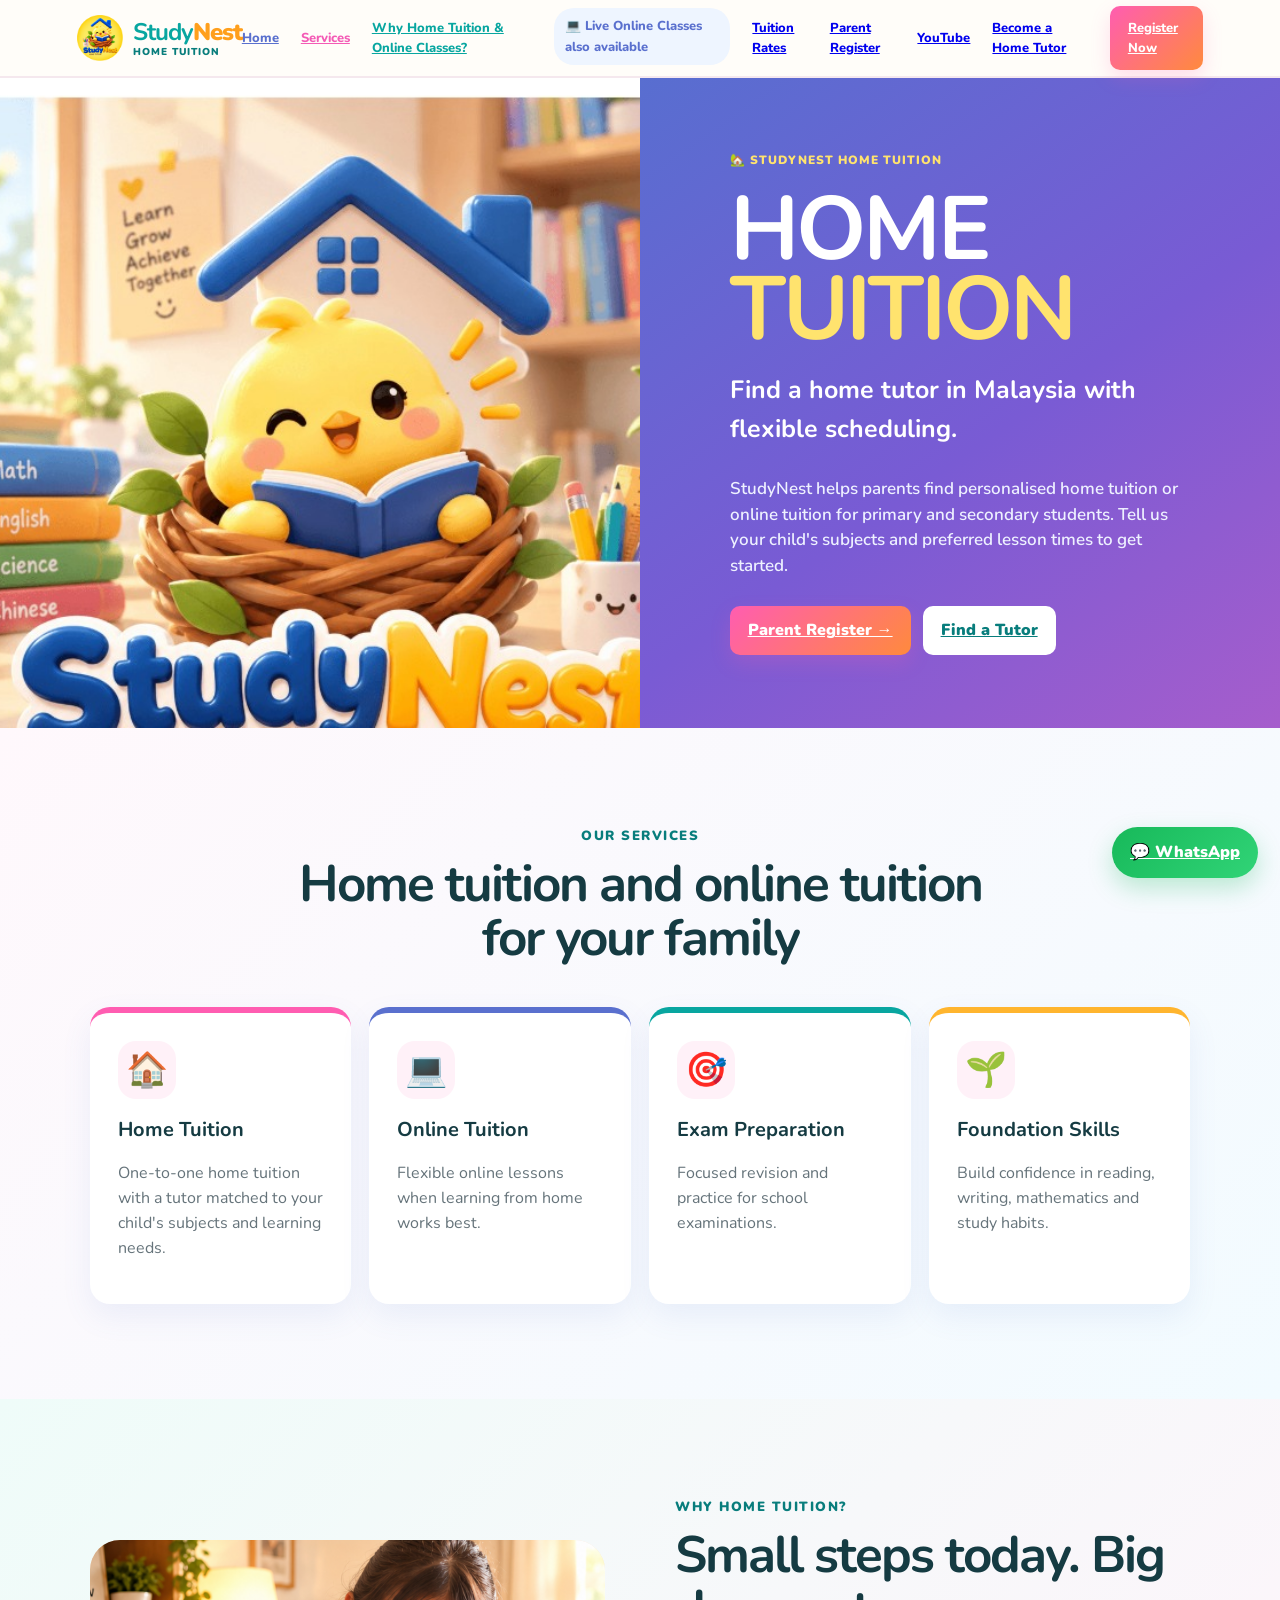
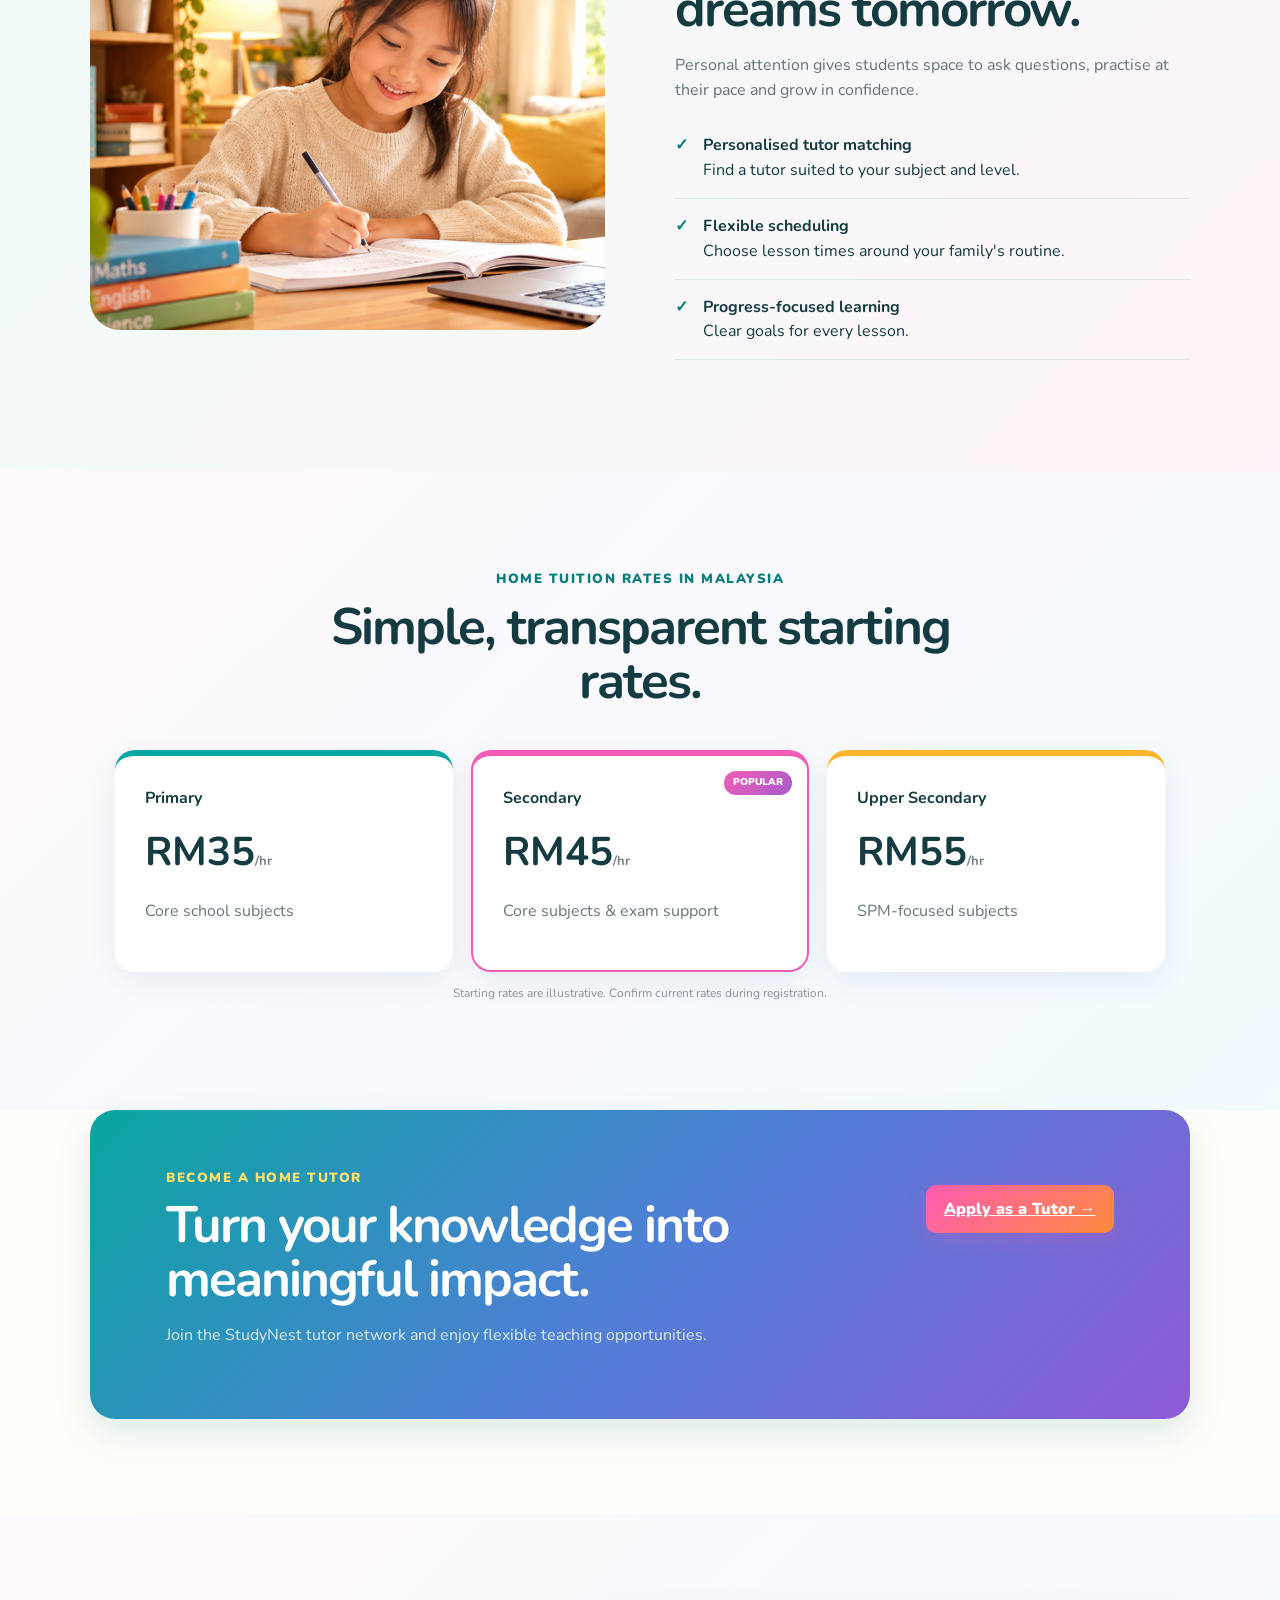
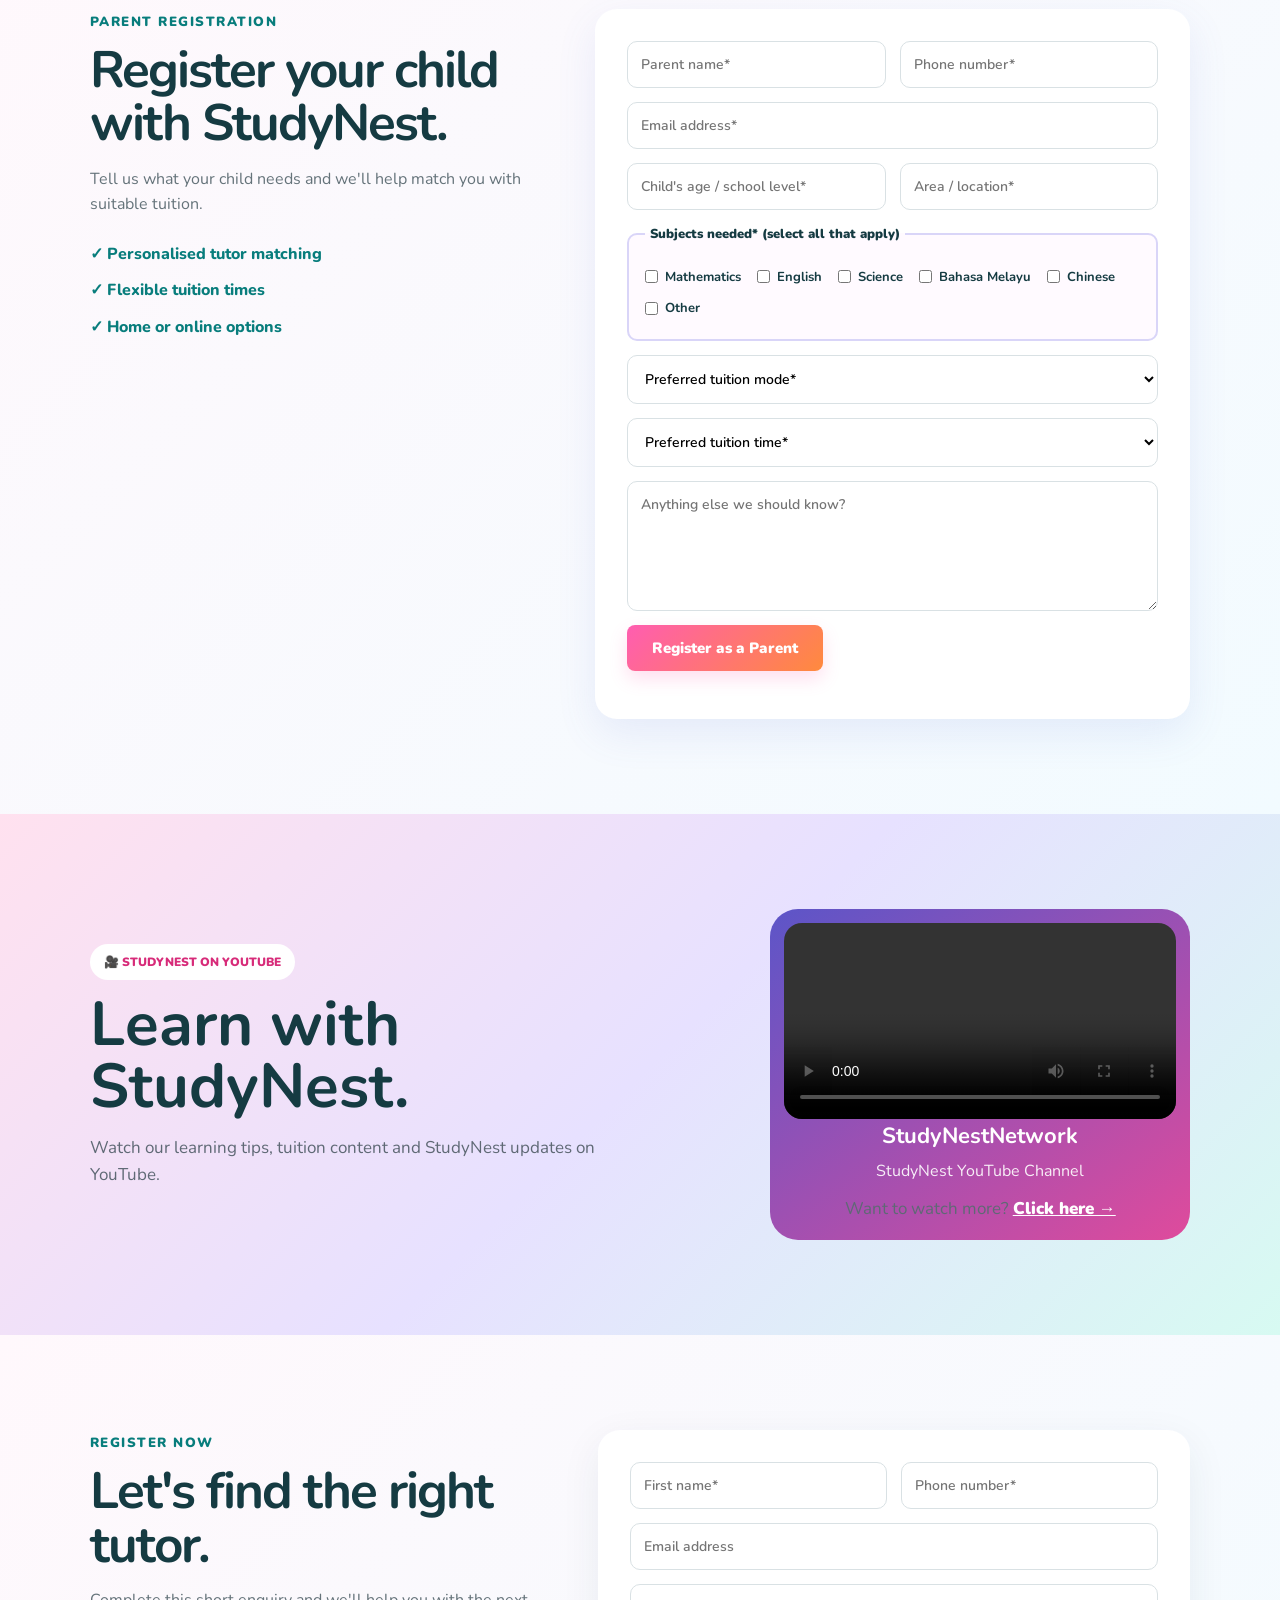
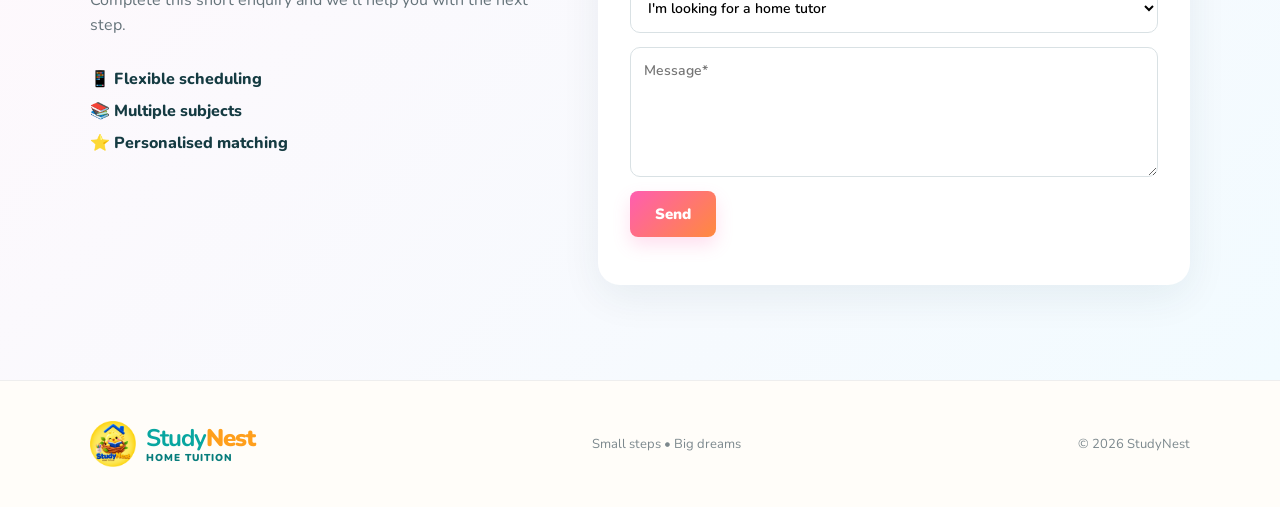
==== index.html @ 2bc78fc0 "Add files via upload" ====
<!DOCTYPE html>
<html lang="en-MY">
<head>
<meta charset="UTF-8">
<meta name="viewport" content="width=device-width,initial-scale=1">
<title>Home Tuition &amp; Online Tuition in Malaysia | StudyNest</title>
<meta name="description" content="Find a home tutor with StudyNest. Explore personalised home tuition, online tuition and exam preparation for primary and secondary students in Malaysia. Register as a parent or tutor.">
<link rel="canonical" href="https://studynest.cc/">
<link rel="icon" type="image/png" href="./favicon.png">
<link rel="preconnect" href="https://fonts.googleapis.com">
<link rel="preconnect" href="https://fonts.gstatic.com" crossorigin>
<link href="https://fonts.googleapis.com/css2?family=Nunito:wght@400;600;700;800;900&display=swap" rel="stylesheet">
<link rel="stylesheet" href="./styles.css">
</head>
<body>
<header>
  <a class="logo" href="#home"><img class="brand-mark" src="./favicon.png" alt=""><span class="brand-words"><span class="brand-name"><b>Study</b><span>Nest</span></span><small>Home Tuition</small></span></a>
  <button class="menu" aria-label="Menu">☰</button>
  <nav>
    <a href="#home">Home</a><a href="#services">Services</a><a href="#why">Why Home Tuition &amp; Online Classes?</a><p class="service-note">💻 Live Online Classes also available</p>
    <a href="#rates">Tuition Rates</a><a href="#parent-register">Parent Register</a><a href="#youtube">YouTube</a><a href="#tutor">Become a Home Tutor</a><a class="register" href="#contact">Register Now</a>
  </nav>
</header>

<main>
<section id="home" class="hero">
  <div class="hero-image"><img src="./studynest-hero.jpg" alt="StudyNest learning scene"></div>
  <div class="hero-content">
    <div class="badge">🏡 STUDYNEST HOME TUITION</div>
    <h1>HOME <span>TUITION</span></h1>
    <p>Find a home tutor in Malaysia with flexible scheduling.</p>
    <p class="sub">StudyNest helps parents find personalised home tuition or online tuition for primary and secondary students. Tell us your child's subjects and preferred lesson times to get started.</p>
    <div class="hero-buttons"><a class="cta" href="#parent-register">Parent Register →</a><a class="secondary-cta" href="#contact">Find a Tutor</a></div>
  </div>
</section>

<section id="services" class="section">
  <div class="heading"><small>OUR SERVICES</small><h2>Home tuition and online tuition for your family</h2></div>
  <div class="grid">
    <article><i>🏠</i><h3>Home Tuition</h3><p>One-to-one home tuition with a tutor matched to your child's subjects and learning needs.</p></article>
    <article><i>💻</i><h3>Online Tuition</h3><p>Flexible online lessons when learning from home works best.</p></article>
    <article><i>🎯</i><h3>Exam Preparation</h3><p>Focused revision and practice for school examinations.</p></article>
    <article><i>🌱</i><h3>Foundation Skills</h3><p>Build confidence in reading, writing, mathematics and study habits.</p></article>
  </div>
</section>

<section id="why" class="section why">
  <div class="why-art why-photo"><img src="./study-subjects.png" alt="Student studying at home with Maths, English and Science books"></div>
  <div><small>WHY HOME TUITION?</small><h2>Small steps today. Big dreams tomorrow.</h2>
  <p>Personal attention gives students space to ask questions, practise at their pace and grow in confidence.</p>
  <ul><li><b>Personalised tutor matching</b><br>Find a tutor suited to your subject and level.</li>
  <li><b>Flexible scheduling</b><br>Choose lesson times around your family's routine.</li>
  <li><b>Progress-focused learning</b><br>Clear goals for every lesson.</li></ul></div>
</section>

<section id="rates" class="section rates">
  <div class="heading"><small>HOME TUITION RATES IN MALAYSIA</small><h2>Simple, transparent starting rates.</h2></div>
  <div class="prices">
    <div><b>Primary</b><strong>RM35<em>/hr</em></strong><p>Core school subjects</p></div>
    <div class="featured"><label>POPULAR</label><b>Secondary</b><strong>RM45<em>/hr</em></strong><p>Core subjects &amp; exam support</p></div>
    <div><b>Upper Secondary</b><strong>RM55<em>/hr</em></strong><p>SPM-focused subjects</p></div>
  </div>
  <p class="note">Starting rates are illustrative. Confirm current rates during registration.</p>
</section>

<section id="tutor" class="tutor">
  <div><small>BECOME A HOME TUTOR</small><h2>Turn your knowledge into meaningful impact.</h2><p>Join the StudyNest tutor network and enjoy flexible teaching opportunities.</p></div>
  <a class="cta" href="#contact">Apply as a Tutor →</a>
</section>

<section id="parent-register" class="parent-register section">
  <div class="parent-intro">
    <small>PARENT REGISTRATION</small>
    <h2>Register your child with StudyNest.</h2>
    <p>Tell us what your child needs and we'll help match you with suitable tuition.</p>
    <div class="parent-benefits">
      <div>✓ Personalised tutor matching</div>
      <div>✓ Flexible tuition times</div>
      <div>✓ Home or online options</div>
    </div>
  </div>
  <form id="parentForm">
    <div class="row">
      <input required name="parentName" placeholder="Parent name*">
      <input required name="phone" placeholder="Phone number*">
    </div>
    <input required name="email" type="email" placeholder="Email address*">
    <div class="row">
      <input required name="childLevel" placeholder="Child's age / school level*">
      <input required name="location" placeholder="Area / location*">
    </div>
    <fieldset class="subjects">
      <legend>Subjects needed* (select all that apply)</legend>
      <label><input type="checkbox" name="subjects" value="Mathematics"> Mathematics</label>
      <label><input type="checkbox" name="subjects" value="English"> English</label>
      <label><input type="checkbox" name="subjects" value="Science"> Science</label>
      <label><input type="checkbox" name="subjects" value="Bahasa Melayu"> Bahasa Melayu</label>
      <label><input type="checkbox" name="subjects" value="Chinese"> Chinese</label>
      <label><input type="checkbox" name="subjects" value="Other"> Other</label>
    </fieldset>
    <select required name="classMode">
      <option value="">Preferred tuition mode*</option>
      <option>Home Tuition</option>
      <option>Online Class</option>
      <option>Either Home Tuition or Online Class</option>
    </select>
    <select required name="time">
      <option value="">Preferred tuition time*</option>
      <option>Weekday morning</option>
      <option>Weekday afternoon</option>
      <option>Weekday evening</option>
      <option>Weekend</option>
      <option>Flexible</option>
    </select>
    <textarea name="message" placeholder="Anything else we should know?"></textarea>
    <button class="send" type="submit">Register as a Parent</button>
    <p id="parentStatus"></p>
  </form>
</section>

<section id="youtube" class="youtube-section section">
  <div class="youtube-copy">
    <span class="youtube-kicker">🎥 STUDYNEST ON YOUTUBE</span>
    <h2>Learn with StudyNest.</h2>
    <p>Watch our learning tips, tuition content and StudyNest updates on YouTube.</p>
  </div>
  <div class="youtube-card">
    <div style="width:100%;padding:14px 14px 0;">
      <video controls playsinline preload="metadata" style="width:100%;border-radius:18px;display:block;">
        <source src="./Squishy%20squad_1%20short.mp4" type="video/mp4">
        Your browser does not support video playback.
      </video>
    </div>
    <strong>StudyNestNetwork</strong>
    <span>StudyNest YouTube Channel</span>
    <p style="margin:12px 0 18px;text-align:center;">
      Want to watch more?
      <a href="https://www.youtube.com/@StudyNest-CC" target="_blank" rel="noopener" style="color:#fff;text-decoration:underline;font-weight:900;">Click here →</a>
    </p>
  </div>
</section>

<section id="contact" class="contact section">
  <div><small>REGISTER NOW</small><h2>Let's find the right tutor.</h2><p>Complete this short enquiry and we'll help you with the next step.</p><div class="contact-info">📱 Flexible scheduling<br>📚 Multiple subjects<br>⭐ Personalised matching</div></div>
  <form id="form">
    <div class="row"><input required name="name" placeholder="First name*"><input required name="phone" placeholder="Phone number*"></div>
    <input name="email" type="email" placeholder="Email address">
    <select name="interest"><option>I'm looking for a home tutor</option><option>I'm interested in online tuition</option><option>I want to become a tutor</option></select>
    <textarea name="message" required placeholder="Message*"></textarea>
    <button class="send" type="submit">Send</button><p id="status"></p>
  </form>
</section>
<a class="whatsapp-button" href="#" onclick="openStudyNestWhatsApp(event)" aria-label="Chat with StudyNest on WhatsApp">💬 WhatsApp</a>
</main>

<footer><a class="logo" href="#home"><img class="brand-mark" src="./favicon.png" alt=""><span class="brand-words"><span class="brand-name"><b>Study</b><span>Nest</span></span><small>Home Tuition</small></span></a><p>Small steps • Big dreams</p><p>© <span id="year">2026</span> StudyNest</p></footer>

<script>
document.querySelector('.menu').onclick=()=>document.querySelector('nav').classList.toggle('open');
document.querySelectorAll('nav a').forEach(a=>a.onclick=()=>document.querySelector('nav').classList.remove('open'));
document.getElementById('year').textContent=new Date().getFullYear();
document.getElementById('form').onsubmit=e=>{e.preventDefault();document.getElementById('status').textContent='Thank you! Your enquiry has been recorded on this demo page.';e.target.reset()}
document.getElementById('parentForm').onsubmit=e=>{
  e.preventDefault();
  const selected=[...document.querySelectorAll('#parentForm input[name="subjects"]:checked')];
  if(!selected.length){document.getElementById('parentStatus').textContent='Please select at least one subject.';return;}
  document.getElementById('parentStatus').textContent='Thank you! Your parent registration is ready. Connect this form to email/WhatsApp before using it for real registrations.';
  e.target.reset();
};
function shareStudyNest(){
  const url='https://www.youtube.com/@StudyNest121';
  if(navigator.share){
    navigator.share({title:'StudyNest on YouTube',text:'Watch StudyNest learning content on YouTube.',url:url}).catch(()=>{});
  }else if(navigator.clipboard){
    navigator.clipboard.writeText(url).then(()=>{
      const s=document.getElementById('shareStatus');
      if(s) s.textContent='YouTube link copied — share it with your friends!';
    });
  }else{
    const s=document.getElementById('shareStatus');
    if(s) s.textContent=url;
  }
}
function openStudyNestWhatsApp(e){
  e.preventDefault();
  const choice = prompt("How can we help you?\n\n1 = Home Tuition\n2 = Online Class\n3 = Subjects & Fees\n4 = Become a Tutor\n\nPlease enter 1, 2, 3 or 4:");
  const messages = {
    "1":"Hi StudyNestNetwork, I would like to ask about Home Tuition.",
    "2":"Hi StudyNestNetwork, I would like to ask about Online Class.",
    "3":"Hi StudyNestNetwork, I would like to ask about Subjects & Fees.",
    "4":"Hi StudyNestNetwork, I would like to ask about becoming a Tutor."
  };
  if(messages[choice]){
    window.open("https://wa.me/60162818368?text="+encodeURIComponent(messages[choice]), "_blank");
  }
}
</script>
</body>
</html>
---- styles.css ----
*{box-sizing:border-box}html{scroll-behavior:smooth}body{margin:0;font-family:Nunito,Arial,sans-serif;color:#153b42;background:#fff;line-height:1.55}header{height:78px;padding:0 6vw;display:flex;align-items:center;justify-content:space-between;border-bottom:1px solid #eee;position:sticky;top:0;background:#fff;z-index:10}.logo{font-size:26px;font-weight:900;letter-spacing:-1px}.logo b{color:#087d7c}.logo span{color:#f2ad17}nav{display:flex;gap:22px;align-items:center;font-weight:800;font-size:13px}nav a:hover{color:#087d7c}.register,.cta{background:#f45bb6;color:#fff!important;padding:12px 18px;border-radius:10px}.menu{display:none;border:0;background:none;font-size:25px}.hero{min-height:650px;display:grid;grid-template-columns:1fr 1fr;background:#f7d2e8}.hero-image{overflow:hidden}.hero-image img{width:100%;height:100%;object-fit:cover}.hero-content{padding:70px 7vw;display:flex;flex-direction:column;justify-content:center;background:#5a70ce;color:white}.badge{font-size:12px;font-weight:900;letter-spacing:1px;margin-bottom:20px}.hero h1{font-size:clamp(52px,7vw,92px);line-height:.9;margin:0;letter-spacing:-3px}.hero h1 span{color:#ffe06a}.hero-content>p{font-size:25px;font-weight:700;margin:20px 0 8px}.hero-content .sub{font-size:17px;line-height:1.5;font-weight:600;max-width:580px;color:#eef1ff}.cta{display:inline-flex;align-self:flex-start;margin-top:20px;font-weight:900}.section{padding:95px 7vw}.heading{text-align:center;max-width:750px;margin:auto  auto 42px}.heading small,.section small,.tutor small{font-weight:900;letter-spacing:1.5px;color:#087d7c}.heading h2,.why h2,.contact h2,.tutor h2{font-size:clamp(34px,4vw,54px);line-height:1.05;letter-spacing:-2px;margin:10px 0}.grid{display:grid;grid-template-columns:repeat(4,1fr);gap:18px;max-width:1200px;margin:auto}.grid article{padding:28px;border:1px solid #e6ecee;border-radius:20px;box-shadow:0 10px 30px #153b4210}.grid i{font-size:34px;font-style:normal}.grid h3{font-size:20px;margin:15px 0 5px}.grid p,.why p,.contact p{color:#65737a}.why{display:grid;grid-template-columns:1fr 1fr;gap:70px;align-items:center;background:#f6faf9}.why-art{height:390px;position:relative;background:#dff2ef;border-radius:30px;overflow:hidden}.circle{position:absolute;right:65px;top:50px;font-size:110px}.book{position:absolute;left:55px;width:230px;padding:12px 18px;border-radius:7px;color:white;font-weight:900}.b1{bottom:120px;background:#5a70ce}.b2{bottom:75px;background:#f45bb6}.b3{bottom:30px;background:#67a955}.why ul{list-style:none;padding:0}.why li{padding:15px 0 15px 28px;border-bottom:1px solid #dbe6e4;position:relative}.why li:before{content:'✓';position:absolute;left:0;color:#087d7c;font-weight:900}.prices{display:grid;grid-template-columns:repeat(3,1fr);gap:18px;max-width:1050px;margin:auto}.prices>div{border:1px solid #e0e8e8;border-radius:20px;padding:30px;background:white;position:relative}.prices .featured{border:2px solid #f45bb6}.prices label{position:absolute;right:15px;top:15px;background:#f45bb6;color:white;border-radius:20px;padding:4px 9px;font-size:10px;font-weight:900}.prices b{display:block}.prices strong{display:block;font-size:40px;margin:10px 0}.prices em{font-size:13px;font-style:normal;color:#758087}.prices p{color:#68767c}.note{text-align:center;color:#899499;font-size:12px}.tutor{margin:0 7vw 95px;border-radius:25px;padding:55px 6vw;background:#087d7c;color:white;display:flex;align-items:center;justify-content:space-between;gap:30px}.tutor small{color:#ffe06a}.tutor h2{max-width:700px}.tutor p{color:#dceceb}.contact{background:#f7f8fb;display:grid;grid-template-columns:.85fr 1.15fr;gap:70px}.contact-info{margin-top:25px;line-height:2;font-weight:800}form{background:#fff;border-radius:22px;padding:32px;box-shadow:0 12px 40px #153b4212}input,select,textarea{display:block;width:100%;margin-bottom:14px;border:1px solid #d9e1e4;border-radius:10px;padding:13px;font:600 14px Nunito;background:white}textarea{min-height:130px;resize:vertical}.row{display:grid;grid-template-columns:1fr 1fr;gap:14px}.send{border:0;background:#f45bb6;color:white;padding:13px 25px;font:900 15px Nunito;cursor:pointer;border-radius:8px}#status{font-weight:800;color:#087d7c}footer{padding:40px 7vw;border-top:1px solid #eee;display:flex;gap:35px;align-items:center;justify-content:space-between}footer p{color:#7c888d;font-size:13px}@media(max-width:900px){nav{gap:10px}.grid{grid-template-columns:1fr 1fr}.hero{grid-template-columns:1fr}.hero-image{height:420px}.why,.contact{grid-template-columns:1fr}.prices{grid-template-columns:1fr}.tutor{margin-left:0;margin-right:0;border-radius:0}footer{flex-wrap:wrap}}@media(max-width:700px){header{height:68px}.menu{display:block}nav{display:none;position:absolute;top:68px;left:0;right:0;background:white;padding:15px 6vw;flex-direction:column;align-items:stretch;box-shadow:0 15px 30px #0001}nav.open{display:flex}.hero-content{padding:55px 7vw}.hero-image{height:330px}.grid{grid-template-columns:1fr}.section{padding:70px 7vw}.row{grid-template-columns:1fr}.tutor{padding:45px 7vw;display:block}.tutor .cta{margin-top:10px}footer{display:block}footer>*{margin:10px 0}}

.hero-buttons{display:flex;gap:12px;flex-wrap:wrap;align-items:center}
.secondary-cta{display:inline-flex;align-self:flex-start;margin-top:20px;background:#fff;color:#087d7c!important;padding:12px 18px;border-radius:10px;font-weight:900}
.parent-register{background:#eef8f6;display:grid;grid-template-columns:.85fr 1.15fr;gap:65px;align-items:start}
.parent-register h2{font-size:clamp(34px,4vw,54px);line-height:1.05;letter-spacing:-2px;margin:10px 0 14px}
.parent-register .parent-intro>p{color:#65737a}
.parent-benefits{display:grid;gap:12px;margin-top:25px;font-weight:800;color:#087d7c}
.parent-register form{margin:0}
.parent-register #parentStatus{font-weight:800;color:#087d7c}
.subjects{border:1px solid #d9e1e4;border-radius:10px;padding:16px;margin:0 0 14px;background:#fff}
.subjects legend{font-weight:900;font-size:13px;padding:0 5px}
.subjects label{display:inline-flex;align-items:center;gap:7px;margin:7px 12px 3px 0;font-weight:700;font-size:13px}
.subjects input{width:auto;margin:0}
.whatsapp-button{position:fixed;right:22px;bottom:22px;z-index:30;background:#20b95a;color:#fff!important;padding:13px 18px;border-radius:30px;font-weight:900;box-shadow:0 10px 25px rgba(0,0,0,.18)}
@media(max-width:900px){.parent-register{grid-template-columns:1fr;gap:35px}}
@media(max-width:700px){.hero-buttons{flex-direction:column;align-items:flex-start}.whatsapp-button{right:14px;bottom:14px}}

/* StudyNest colourful refresh */
body{background:#fffdf9}
header{background:#fffdf9;border-bottom:2px solid #f5e8ee}
.logo b{color:#08a6a0}.logo span{color:#ff9f1c}
nav a{transition:.2s}
nav a:nth-child(1){color:#5a70ce}nav a:nth-child(2){color:#f45bb6}nav a:nth-child(3){color:#08a6a0}
.register,.cta{background:linear-gradient(135deg,#ff5db1,#ff8a3d);box-shadow:0 8px 20px #ff5db133}
.hero{background:linear-gradient(135deg,#ffd7eb 0%,#e1ddff 50%,#d5f8f0 100%)}
.hero-content{background:linear-gradient(145deg,#586ed0,#795bd4 55%,#a65dcc)}
.hero h1 span{color:#ffe36e}
.badge{color:#ffe36e}
.section:nth-of-type(even){background:linear-gradient(135deg,#fff8fc,#f2fbff)}
.grid article{background:#fff;border:0;box-shadow:0 12px 30px #5a70ce18;transition:transform .2s,box-shadow .2s}
.grid article:hover{transform:translateY(-6px);box-shadow:0 18px 35px #f45bb633}
.grid article:nth-child(1){border-top:6px solid #ff5db1}.grid article:nth-child(2){border-top:6px solid #5a70ce}.grid article:nth-child(3){border-top:6px solid #08a6a0}.grid article:nth-child(4){border-top:6px solid #ffb52e}
.grid i{display:inline-flex;width:58px;height:58px;align-items:center;justify-content:center;border-radius:18px;background:#fff1f8}
.why{background:linear-gradient(135deg,#effcf9,#fff4fb)}
.why-art{background:linear-gradient(145deg,#d8f7f0,#e8ddff,#ffdceb)}
.b1{background:#5a70ce}.b2{background:#f45bb6}.b3{background:#08a6a0}
.prices>div{border:0;box-shadow:0 10px 30px #153b4212}
.prices>div:nth-child(1){border-top:6px solid #08a6a0}.prices>div:nth-child(2){border-top:6px solid #f45bb6}.prices>div:nth-child(3){border-top:6px solid #ffb52e}
.prices .featured{border-left:2px solid #f45bb6;border-right:2px solid #f45bb6}
.prices label{background:linear-gradient(135deg,#f45bb6,#a65dcc)}
.tutor{background:linear-gradient(135deg,#08a6a0,#4f7fd6,#8d5bd6);box-shadow:0 15px 35px #087d7c22}
.contact{background:linear-gradient(135deg,#f5fbff,#fff5fa)}
.parent-register{background:linear-gradient(135deg,#fff0f8,#eef5ff,#eafff8)}
.parent-register form{box-shadow:0 15px 40px #5a70ce1c}
.subjects{border:2px solid #d9d5f8;background:#fffaff}
.send{background:linear-gradient(135deg,#ff5db1,#ff8a3d);box-shadow:0 8px 18px #ff5db133}
.whatsapp-button{background:linear-gradient(135deg,#17b95a,#31d477);box-shadow:0 10px 25px #17b95a44}
footer{background:#fffdf9}
.logo{display:inline-flex;align-items:center;gap:10px;text-decoration:none;white-space:nowrap;line-height:1}
.brand-mark{width:46px;height:46px;object-fit:contain;flex:none}
.brand-words{display:flex;flex-direction:column;gap:3px}
.brand-name{display:block;font-size:24px;font-weight:900}
.brand-words small{font-size:10px;font-weight:900;letter-spacing:1px;color:#087d7c;text-transform:uppercase}
.why-photo{background:#f9e9d7}
.why-photo img{width:100%;height:100%;object-fit:cover;object-position:center 76%;display:block;transform:scale(1.45)}
@media(max-width:700px){.brand-mark{width:38px;height:38px}.brand-name{font-size:21px}.brand-words small{font-size:9px}.why-art{height:330px}}

.youtube-section{background:linear-gradient(135deg,#ffe1ef,#e7e1ff,#d7faf2);display:grid;grid-template-columns:1.2fr .8fr;gap:50px;align-items:center}
.youtube-kicker{display:inline-block;background:#fff;border-radius:30px;padding:9px 14px;font-size:12px;font-weight:900;color:#d72b79}
.youtube-section h2{font-size:clamp(38px,5vw,62px);line-height:1;margin:14px 0}
.youtube-section p{color:#5f6975;max-width:520px;font-size:17px}
.youtube-button{display:inline-flex;margin-top:16px;padding:14px 20px;border-radius:12px;background:linear-gradient(135deg,#ff3d78,#ff5a3d);color:#fff!important;font-weight:900}
.youtube-card{min-height:240px;border-radius:28px;background:linear-gradient(145deg,#5c55c8,#df4b9c);display:flex;flex-direction:column;align-items:center;justify-content:center;color:#fff}
.youtube-icon{width:76px;height:54px;border-radius:17px;background:#fff;color:#ef3e58;display:flex;align-items:center;justify-content:center;font-size:28px;margin-bottom:18px}
.youtube-card strong{font-size:22px}.youtube-card span{margin-top:6px;opacity:.9}
@media(max-width:900px){.youtube-section{grid-template-columns:1fr;gap:30px}}

.service-note{display:inline-block;margin-top:10px;padding:8px 11px;border-radius:20px;background:#eef5ff;color:#5a70ce;font-weight:800;font-size:13px}

.youtube-support{margin-top:28px;padding-top:24px;border-top:1px solid #ffffff66}
.youtube-support h3{margin:0 0 7px;font-size:22px}.youtube-support p{font-size:14px;margin:0 0 14px}
.youtube-actions{display:flex;gap:10px;flex-wrap:wrap}
.youtube-actions a,.youtube-actions button{border:0;text-decoration:none!important;padding:11px 14px;border-radius:10px;font-weight:900;font:inherit;cursor:pointer}
.share-video{background:#fff;color:#5c55c8}.subscribe-video{background:#ff416c;color:#fff!important}.support-video{background:#ffd75a;color:#4a3b00!important}
.share-status{margin-top:10px!important;font-weight:800!important}
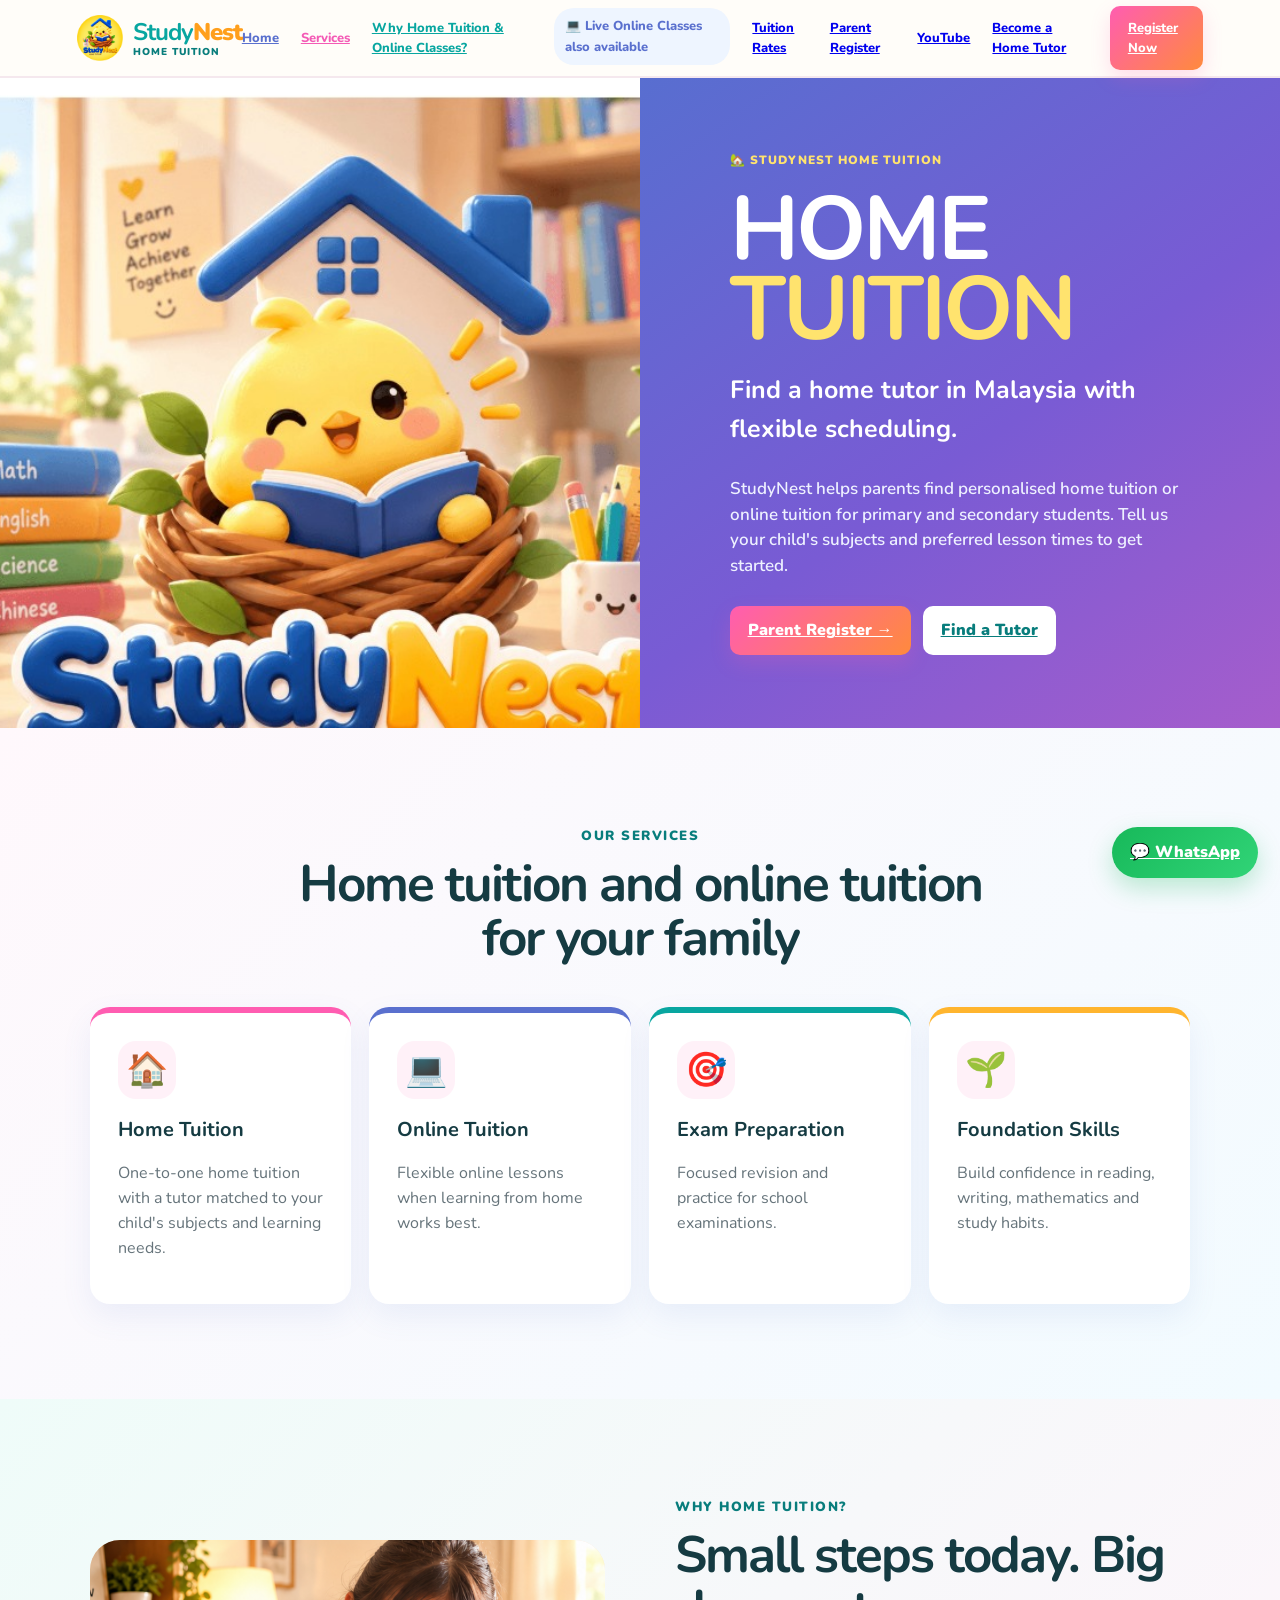
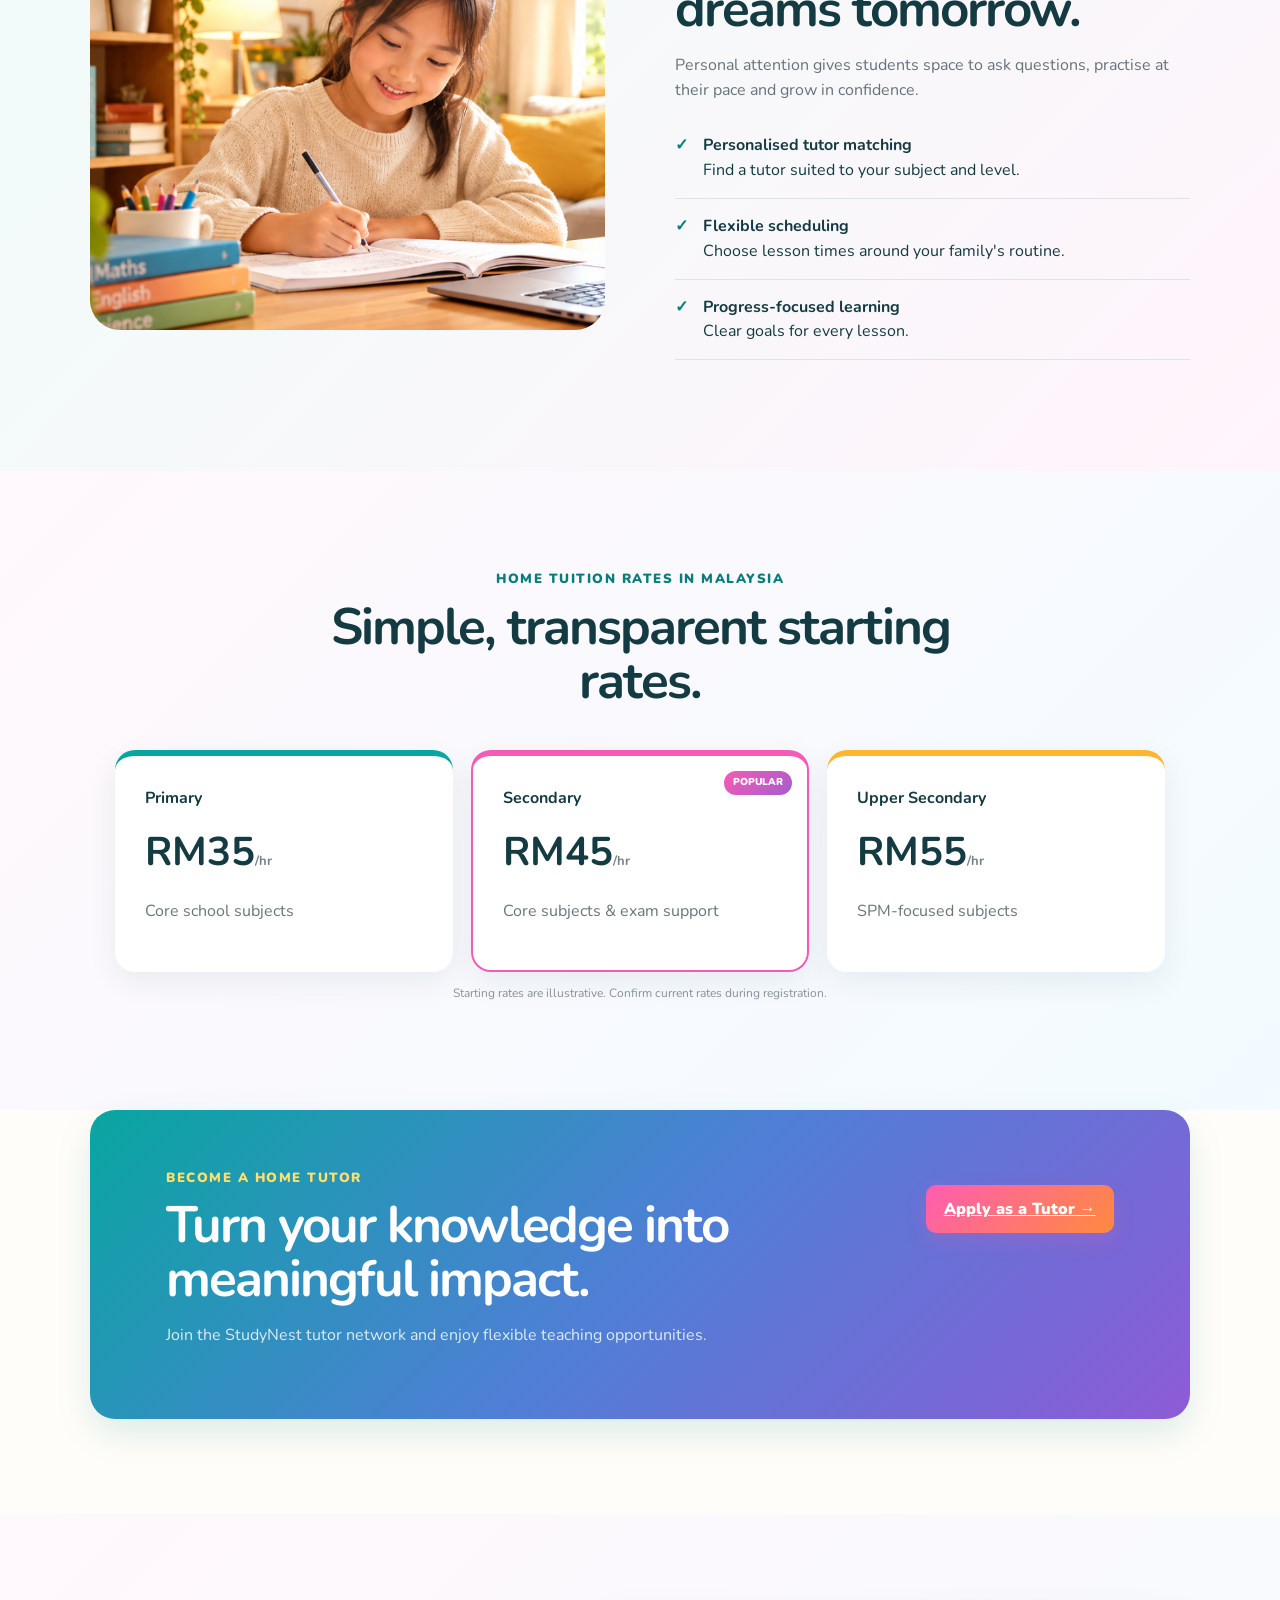
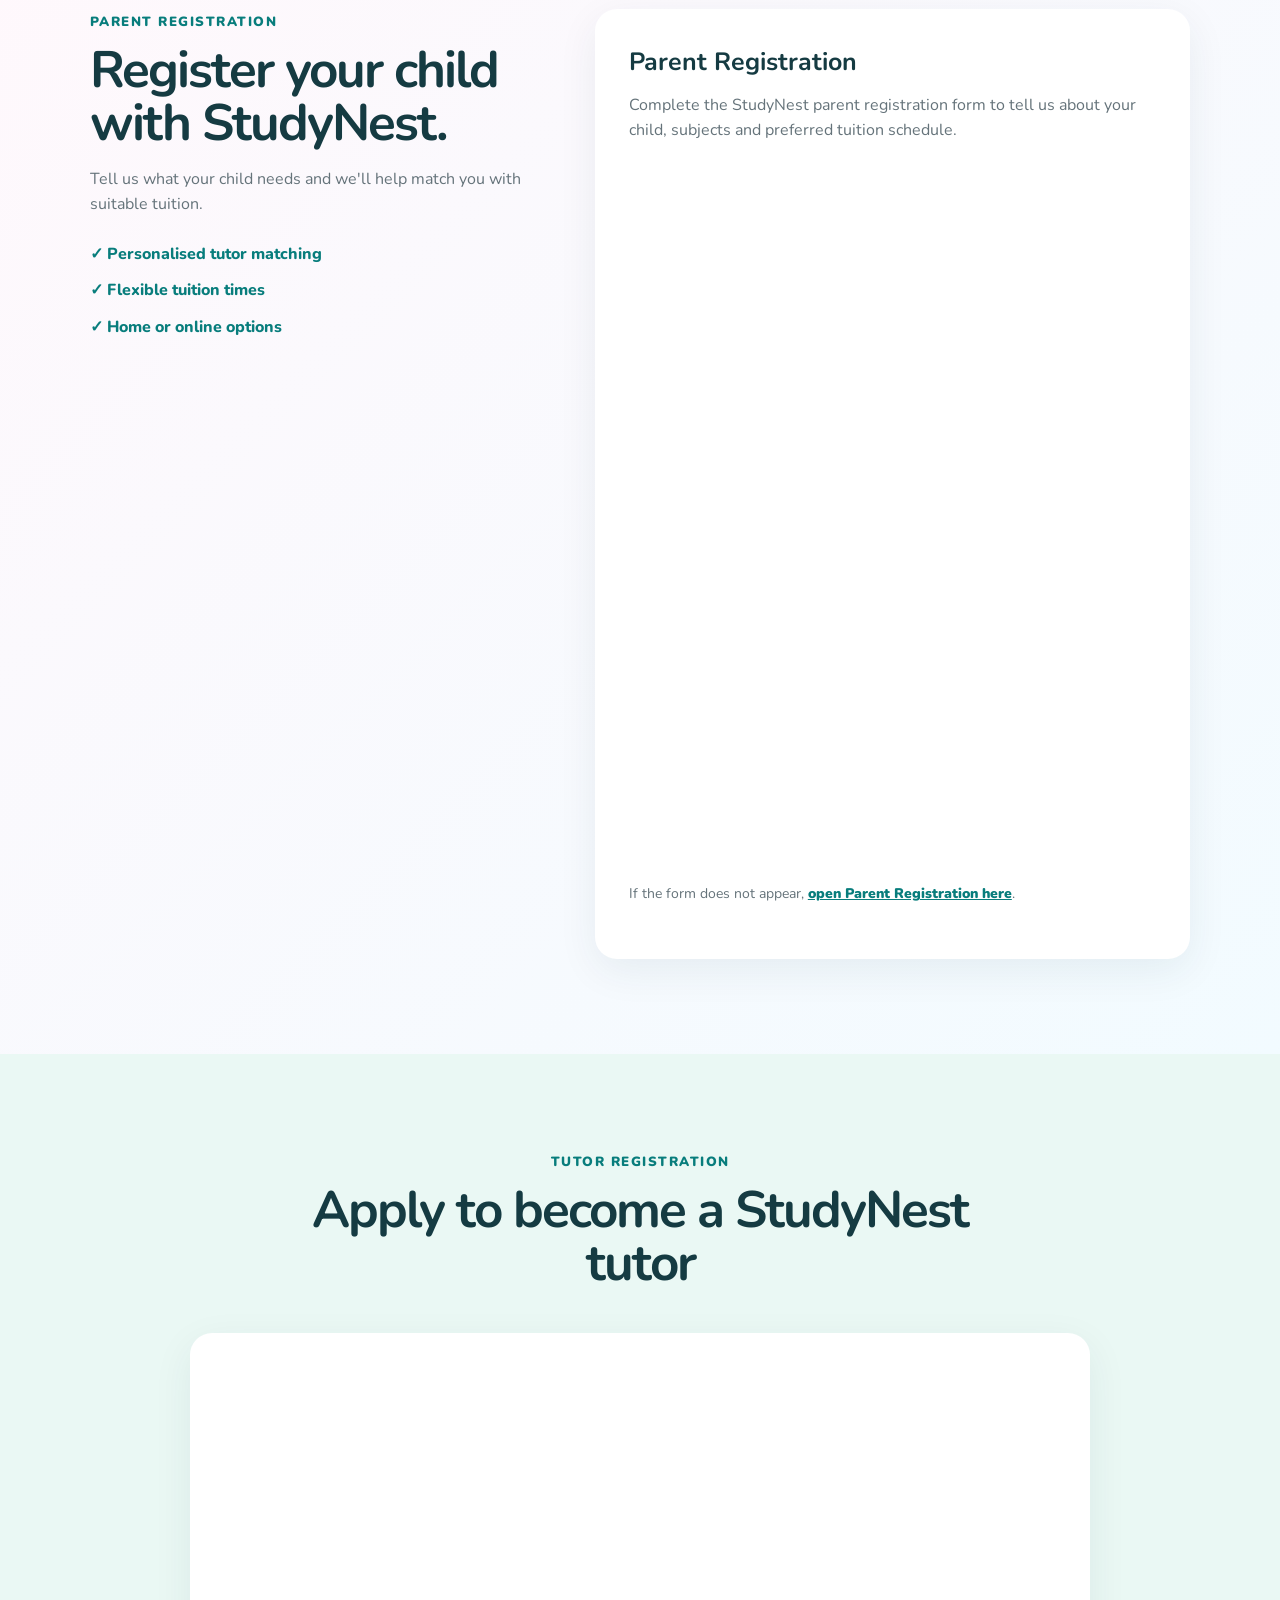
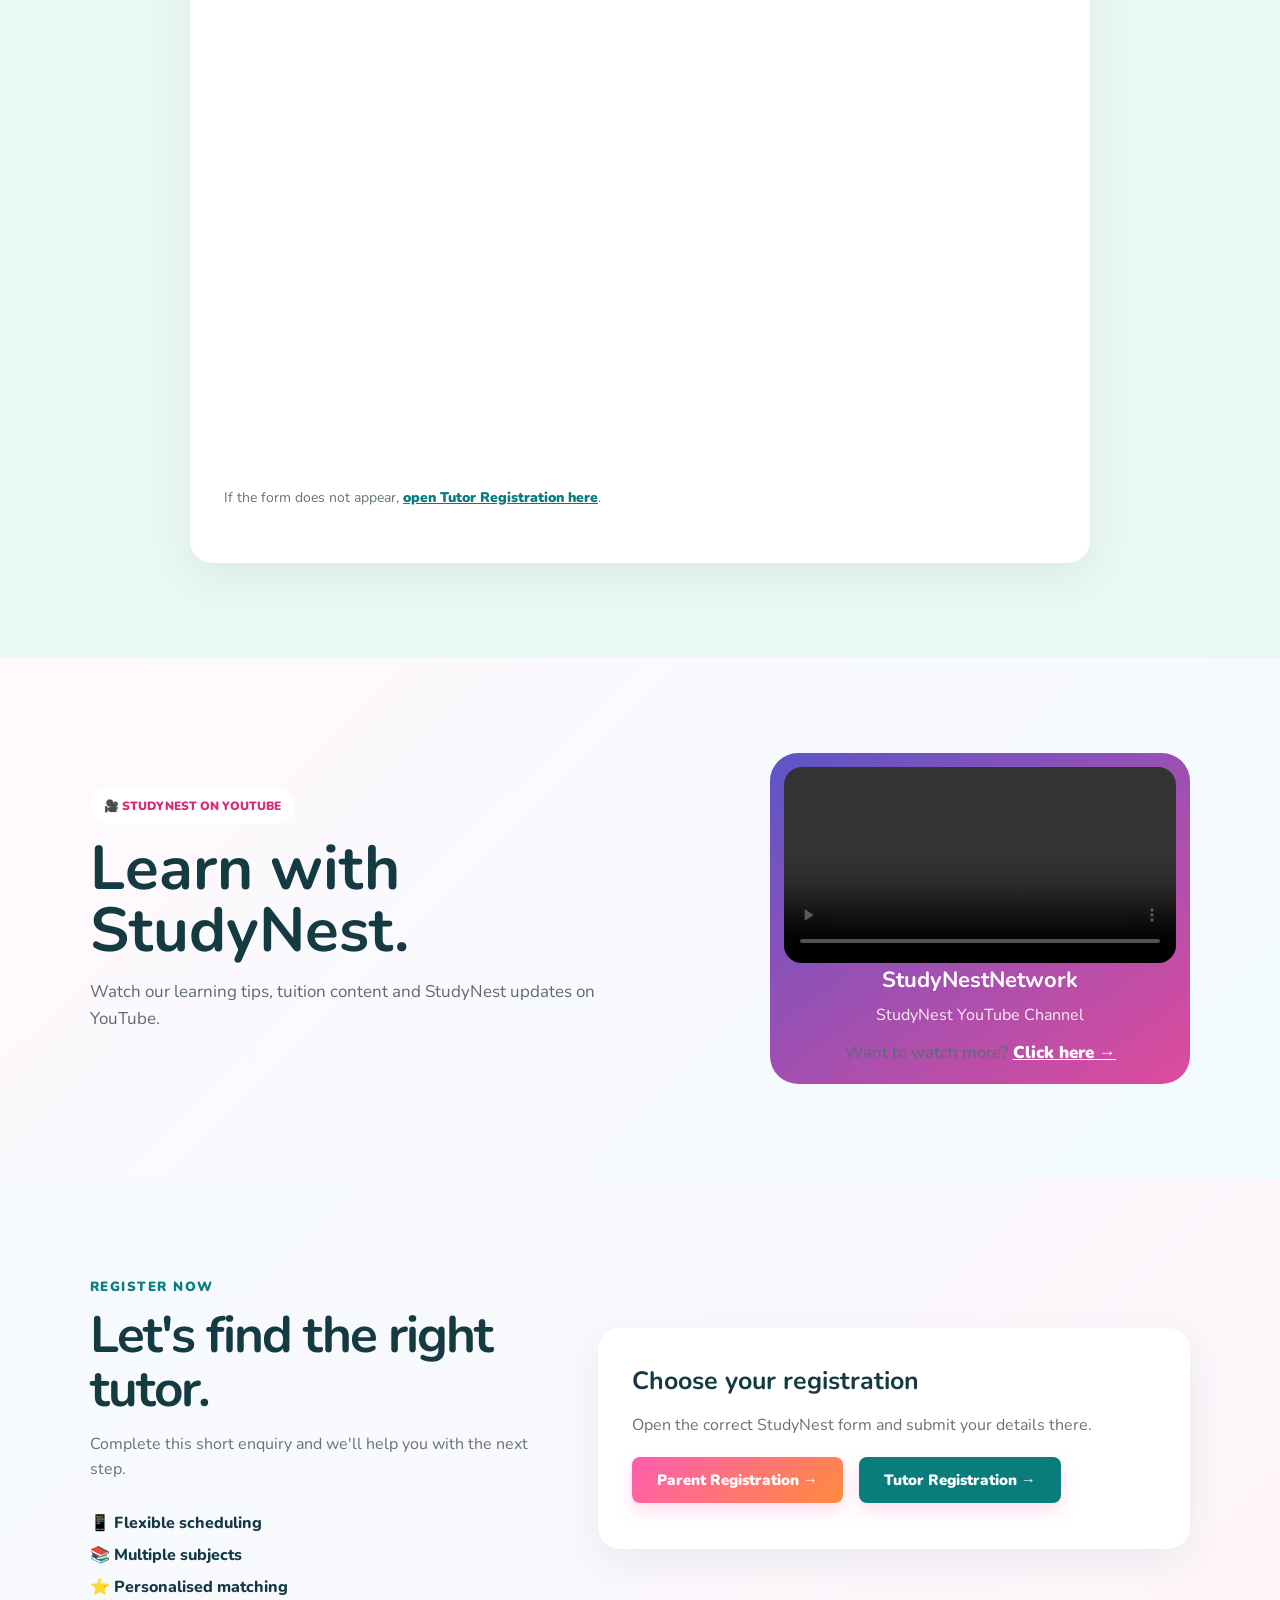
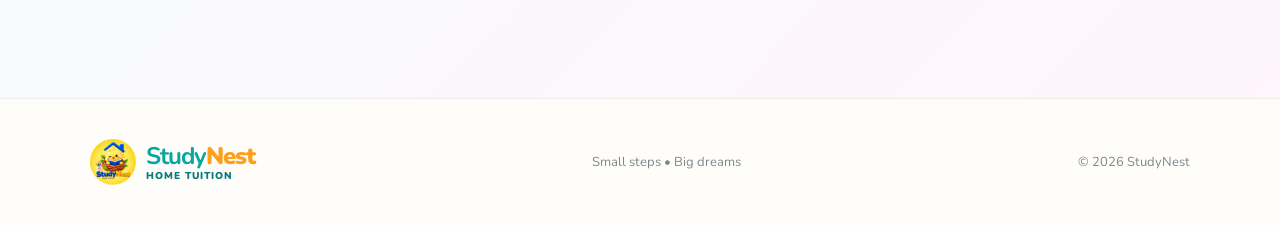
==== commit fc50c28c: "Add files via upload" ====
--- a/index.html
+++ b/index.html
@@ -65,7 +65,7 @@
 
 <section id="tutor" class="tutor">
   <div><small>BECOME A HOME TUTOR</small><h2>Turn your knowledge into meaningful impact.</h2><p>Join the StudyNest tutor network and enjoy flexible teaching opportunities.</p></div>
-  <a class="cta" href="#contact">Apply as a Tutor →</a>
+  <a class="cta" href="#tutor-register">Apply as a Tutor →</a>
 </section>
 
 <section id="parent-register" class="parent-register section">
@@ -79,43 +79,20 @@
       <div>✓ Home or online options</div>
     </div>
   </div>
-  <form id="parentForm">
-    <div class="row">
-      <input required name="parentName" placeholder="Parent name*">
-      <input required name="phone" placeholder="Phone number*">
-    </div>
-    <input required name="email" type="email" placeholder="Email address*">
-    <div class="row">
-      <input required name="childLevel" placeholder="Child's age / school level*">
-      <input required name="location" placeholder="Area / location*">
-    </div>
-    <fieldset class="subjects">
-      <legend>Subjects needed* (select all that apply)</legend>
-      <label><input type="checkbox" name="subjects" value="Mathematics"> Mathematics</label>
-      <label><input type="checkbox" name="subjects" value="English"> English</label>
-      <label><input type="checkbox" name="subjects" value="Science"> Science</label>
-      <label><input type="checkbox" name="subjects" value="Bahasa Melayu"> Bahasa Melayu</label>
-      <label><input type="checkbox" name="subjects" value="Chinese"> Chinese</label>
-      <label><input type="checkbox" name="subjects" value="Other"> Other</label>
-    </fieldset>
-    <select required name="classMode">
-      <option value="">Preferred tuition mode*</option>
-      <option>Home Tuition</option>
-      <option>Online Class</option>
-      <option>Either Home Tuition or Online Class</option>
-    </select>
-    <select required name="time">
-      <option value="">Preferred tuition time*</option>
-      <option>Weekday morning</option>
-      <option>Weekday afternoon</option>
-      <option>Weekday evening</option>
-      <option>Weekend</option>
-      <option>Flexible</option>
-    </select>
-    <textarea name="message" placeholder="Anything else we should know?"></textarea>
-    <button class="send" type="submit">Register as a Parent</button>
-    <p id="parentStatus"></p>
-  </form>
+  <div class="google-form-card">
+    <h3>Parent Registration</h3>
+    <p>Complete the StudyNest parent registration form to tell us about your child, subjects and preferred tuition schedule.</p>
+    <iframe class="registration-frame" title="StudyNest Parent Registration" src="https://docs.google.com/forms/d/11pi2UzPlisWPpMq-Kglst6LLaXJRZHJDyqkiLo8fSUY/viewform?embedded=true" loading="lazy">Loading Parent Registration…</iframe>
+    <p class="form-fallback">If the form does not appear, <a href="https://docs.google.com/forms/d/11pi2UzPlisWPpMq-Kglst6LLaXJRZHJDyqkiLo8fSUY/viewform" target="_blank" rel="noopener">open Parent Registration here</a>.</p>
+  </div>
+</section>
+
+<section id="tutor-register" class="section tutor-registration">
+  <div class="heading"><small>TUTOR REGISTRATION</small><h2>Apply to become a StudyNest tutor</h2></div>
+  <div class="google-form-card">
+    <iframe class="registration-frame" title="StudyNest Tutor Registration" src="https://docs.google.com/forms/d/1vL3PT4thulQlzmq-fTE9Gz2mO_TA7KZsceokpOAn-kY/viewform?embedded=true" loading="lazy">Loading Tutor Registration…</iframe>
+    <p class="form-fallback">If the form does not appear, <a href="https://docs.google.com/forms/d/1vL3PT4thulQlzmq-fTE9Gz2mO_TA7KZsceokpOAn-kY/viewform" target="_blank" rel="noopener">open Tutor Registration here</a>.</p>
+  </div>
 </section>
 
 <section id="youtube" class="youtube-section section">
@@ -142,13 +119,12 @@
 
 <section id="contact" class="contact section">
   <div><small>REGISTER NOW</small><h2>Let's find the right tutor.</h2><p>Complete this short enquiry and we'll help you with the next step.</p><div class="contact-info">📱 Flexible scheduling<br>📚 Multiple subjects<br>⭐ Personalised matching</div></div>
-  <form id="form">
-    <div class="row"><input required name="name" placeholder="First name*"><input required name="phone" placeholder="Phone number*"></div>
-    <input name="email" type="email" placeholder="Email address">
-    <select name="interest"><option>I'm looking for a home tutor</option><option>I'm interested in online tuition</option><option>I want to become a tutor</option></select>
-    <textarea name="message" required placeholder="Message*"></textarea>
-    <button class="send" type="submit">Send</button><p id="status"></p>
-  </form>
+  <div class="google-form-card contact-actions">
+    <h3>Choose your registration</h3>
+    <p>Open the correct StudyNest form and submit your details there.</p>
+    <a class="send google-form-button" href="https://docs.google.com/forms/d/11pi2UzPlisWPpMq-Kglst6LLaXJRZHJDyqkiLo8fSUY/viewform" target="_blank" rel="noopener">Parent Registration →</a>
+    <a class="send google-form-button tutor-form-button" href="https://docs.google.com/forms/d/1vL3PT4thulQlzmq-fTE9Gz2mO_TA7KZsceokpOAn-kY/viewform" target="_blank" rel="noopener">Tutor Registration →</a>
+  </div>
 </section>
 <a class="whatsapp-button" href="#" onclick="openStudyNestWhatsApp(event)" aria-label="Chat with StudyNest on WhatsApp">💬 WhatsApp</a>
 </main>
@@ -159,16 +135,8 @@
 document.querySelector('.menu').onclick=()=>document.querySelector('nav').classList.toggle('open');
 document.querySelectorAll('nav a').forEach(a=>a.onclick=()=>document.querySelector('nav').classList.remove('open'));
 document.getElementById('year').textContent=new Date().getFullYear();
-document.getElementById('form').onsubmit=e=>{e.preventDefault();document.getElementById('status').textContent='Thank you! Your enquiry has been recorded on this demo page.';e.target.reset()}
-document.getElementById('parentForm').onsubmit=e=>{
-  e.preventDefault();
-  const selected=[...document.querySelectorAll('#parentForm input[name="subjects"]:checked')];
-  if(!selected.length){document.getElementById('parentStatus').textContent='Please select at least one subject.';return;}
-  document.getElementById('parentStatus').textContent='Thank you! Your parent registration is ready. Connect this form to email/WhatsApp before using it for real registrations.';
-  e.target.reset();
-};
 function shareStudyNest(){
-  const url='https://www.youtube.com/@StudyNest121';
+  const url='https://www.youtube.com/@StudyNest-CC';
   if(navigator.share){
     navigator.share({title:'StudyNest on YouTube',text:'Watch StudyNest learning content on YouTube.',url:url}).catch(()=>{});
   }else if(navigator.clipboard){
@@ -191,7 +159,7 @@
     "4":"Hi StudyNestNetwork, I would like to ask about becoming a Tutor."
   };
   if(messages[choice]){
-    window.open("https://wa.me/60162818368?text="+encodeURIComponent(messages[choice]), "_blank");
+    window.open("https://wa.me/60166013282?text="+encodeURIComponent(messages[choice]), "_blank");
   }
 }
 </script>
--- a/styles.css
+++ b/styles.css
@@ -74,3 +74,14 @@
 .youtube-actions a,.youtube-actions button{border:0;text-decoration:none!important;padding:11px 14px;border-radius:10px;font-weight:900;font:inherit;cursor:pointer}
 .share-video{background:#fff;color:#5c55c8}.subscribe-video{background:#ff416c;color:#fff!important}.support-video{background:#ffd75a;color:#4a3b00!important}
 .share-status{margin-top:10px!important;font-weight:800!important}
+
+.google-form-card{background:#fff;border-radius:22px;padding:34px;box-shadow:0 12px 40px #153b4212;align-self:center}
+.google-form-card h3{font-size:25px;margin:0 0 12px}.google-form-card p{color:#65737a;margin:0 0 20px}
+.google-form-button{display:inline-block;text-decoration:none;color:#fff!important;font-weight:900}
+
+.contact-actions .google-form-button{margin:0 12px 12px 0}.tutor-form-button{background:#087d7c}
+
+.registration-frame{display:block;width:100%;height:720px;border:0;background:#fff;border-radius:12px}
+.form-fallback{font-size:14px}.form-fallback a{color:#087d7c;font-weight:900}
+.tutor-registration{background:#eaf8f4}.tutor-registration .google-form-card{max-width:900px;margin:auto}
+@media(max-width:700px){.registration-frame{height:780px}.google-form-card{padding:14px}}
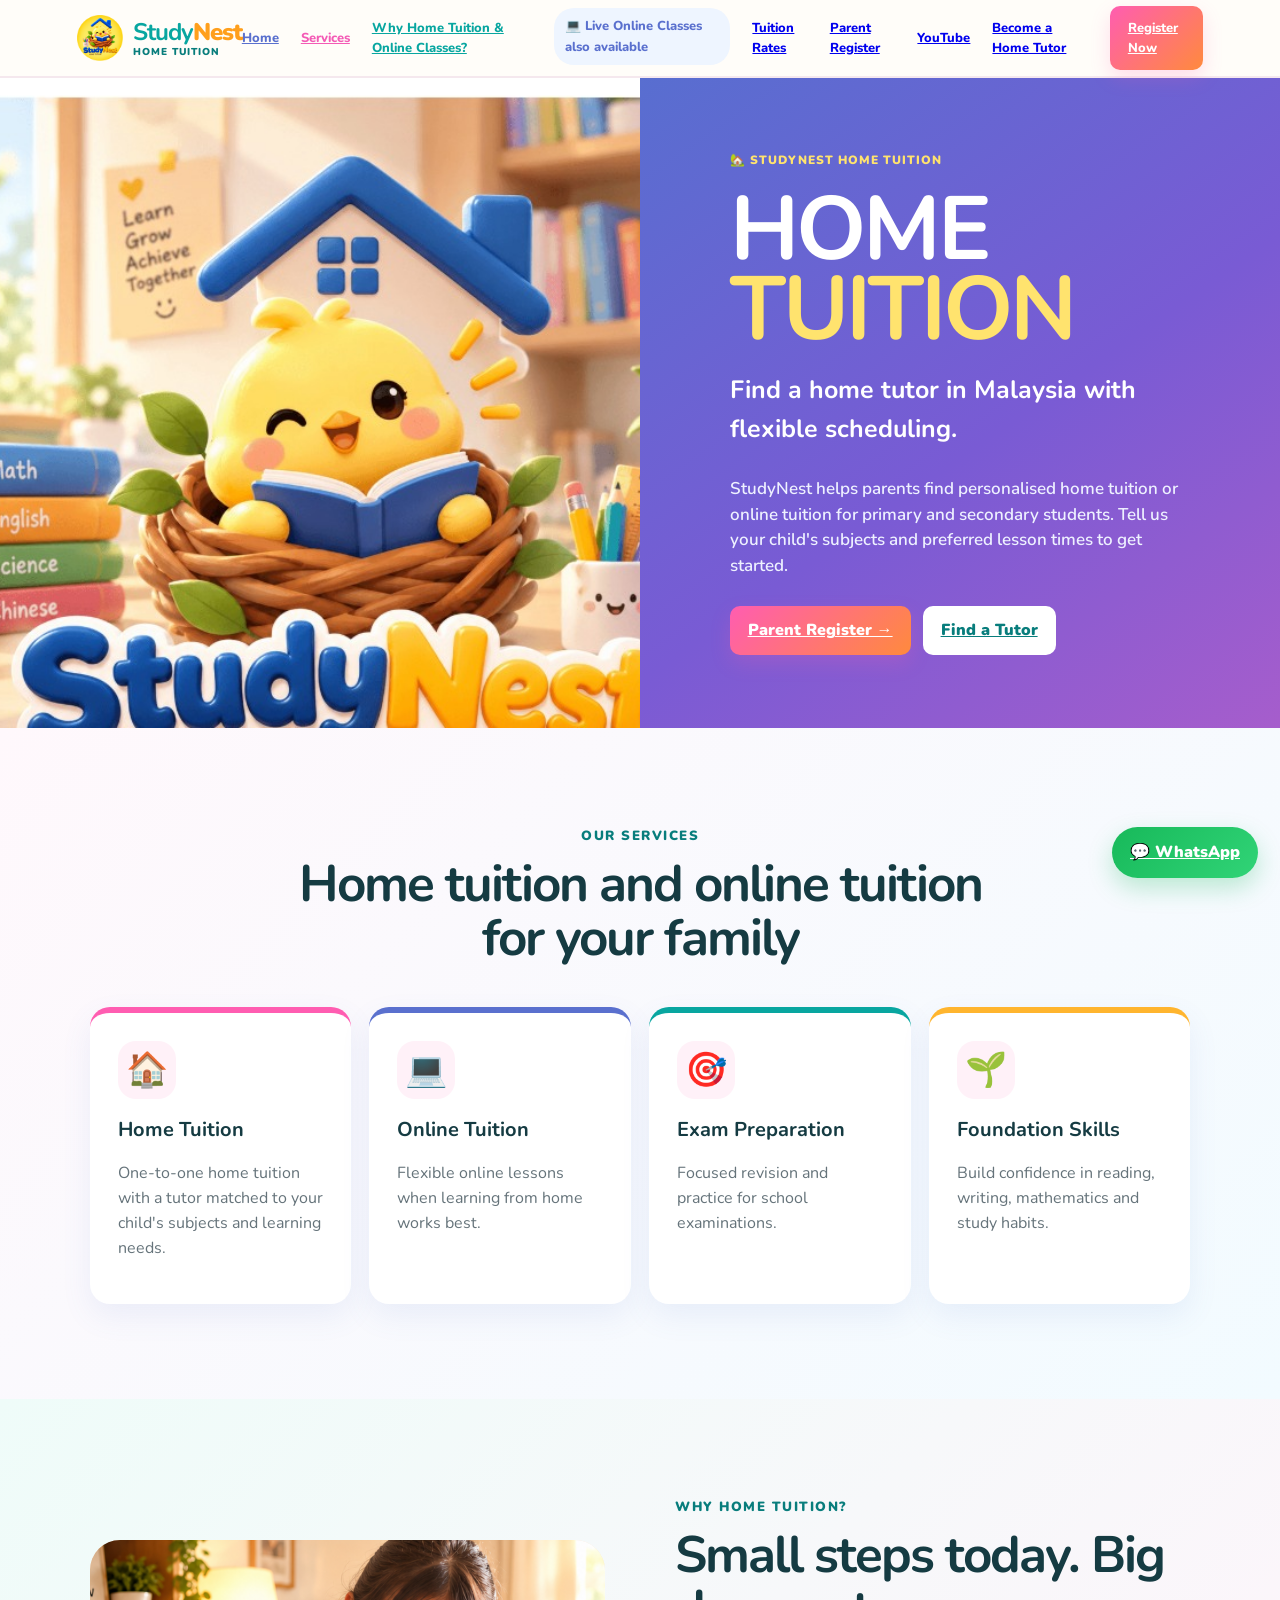
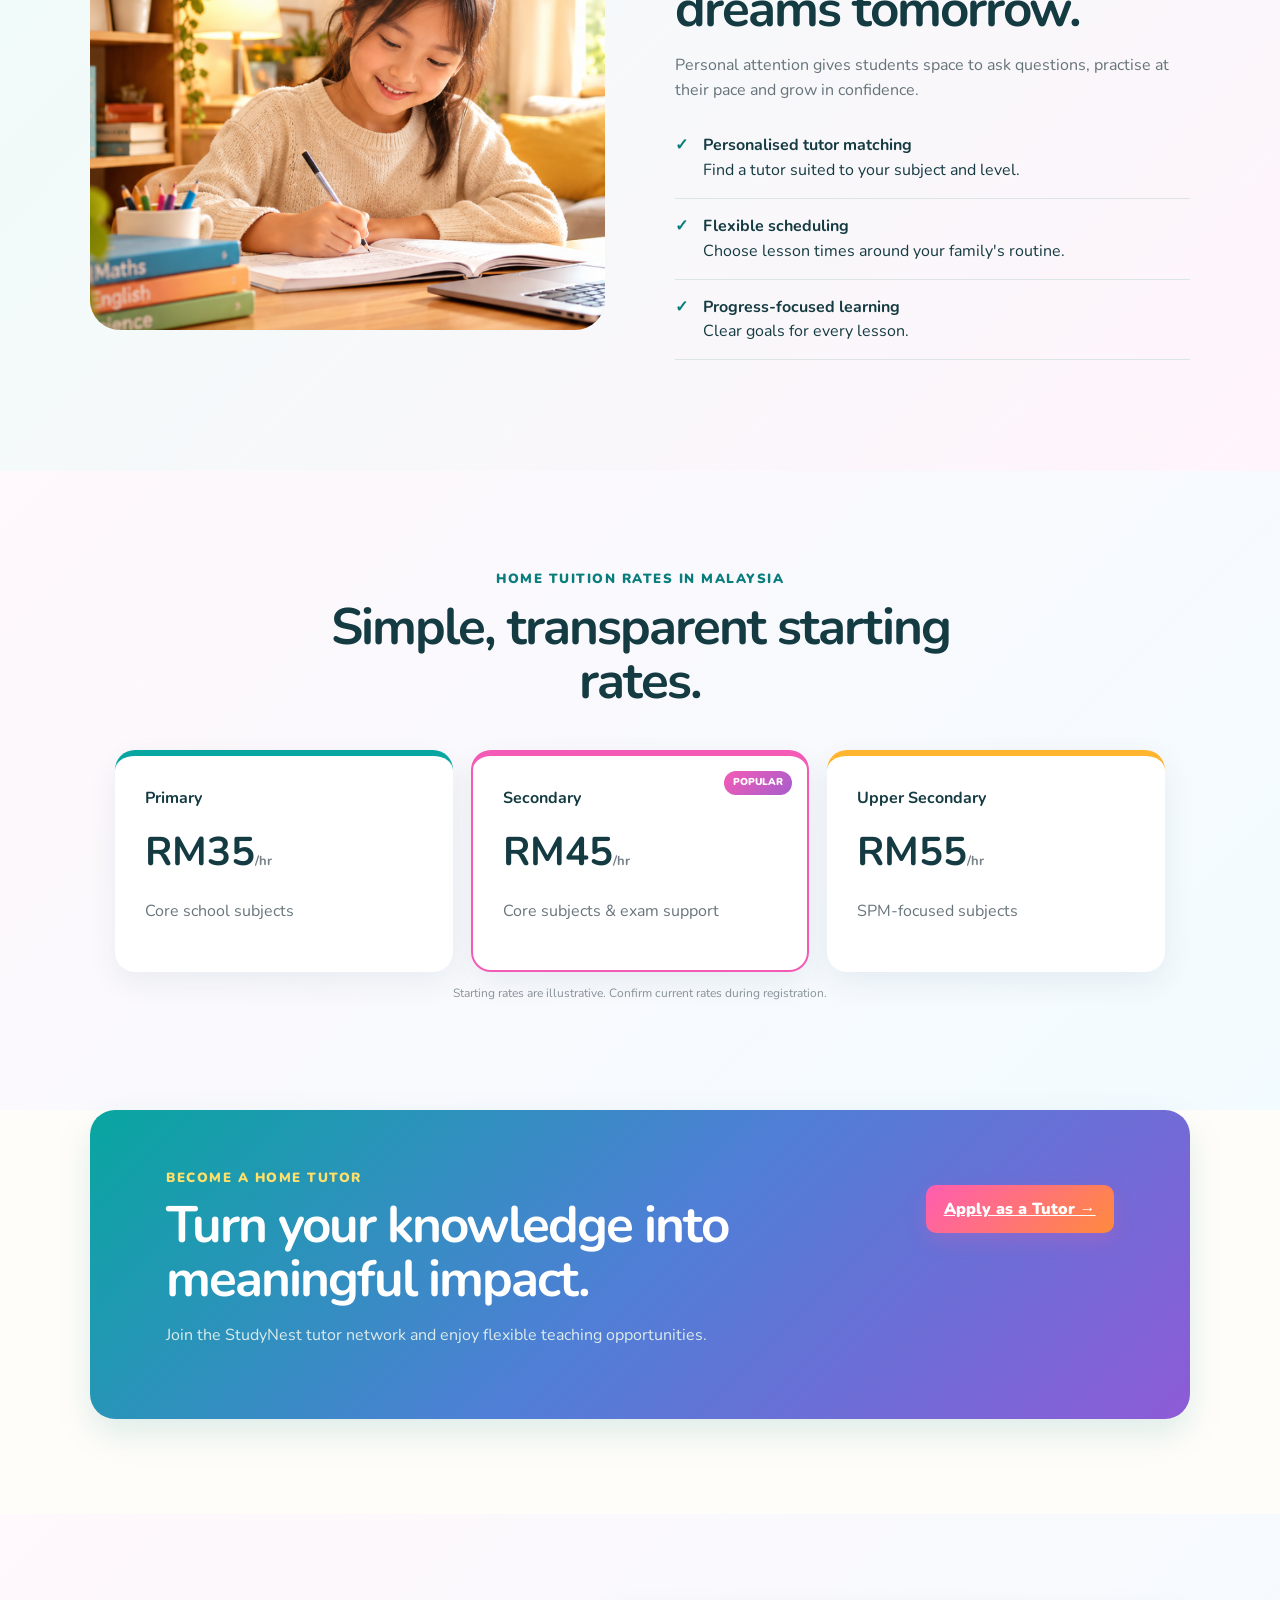
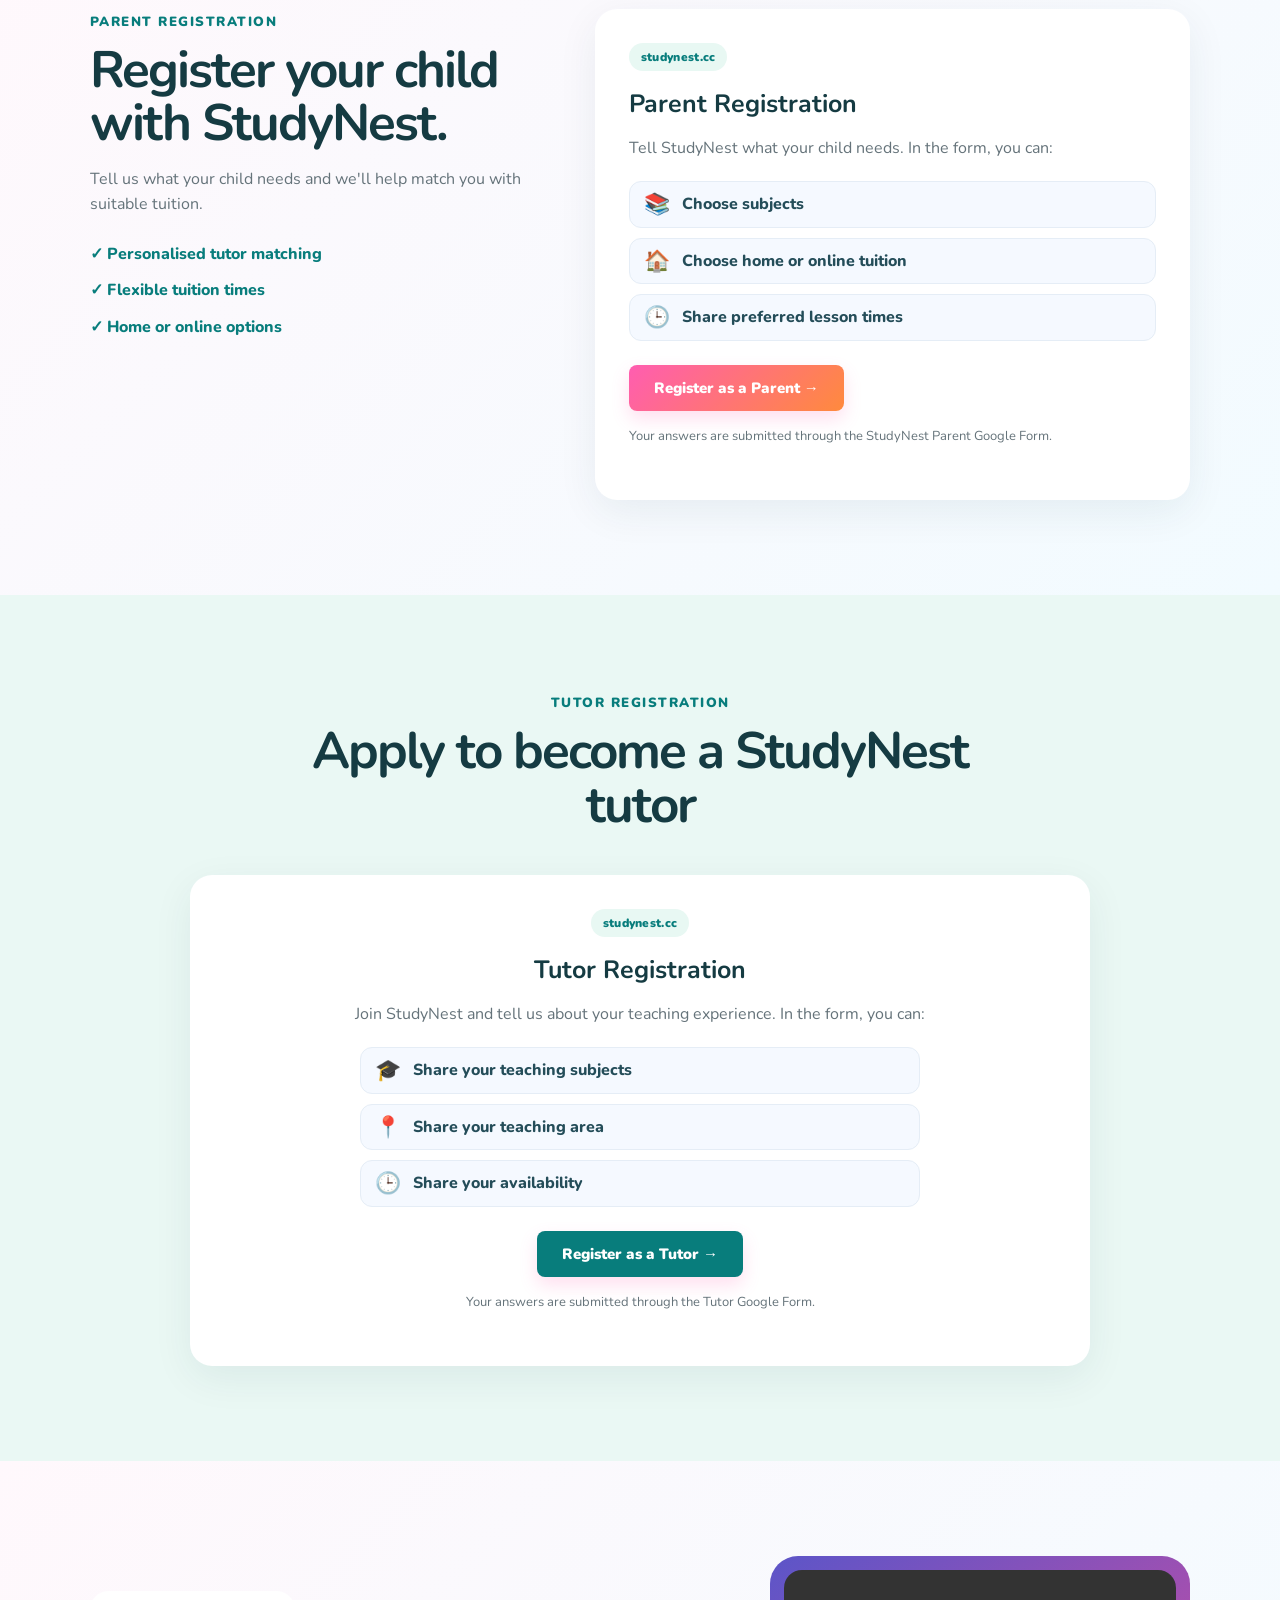
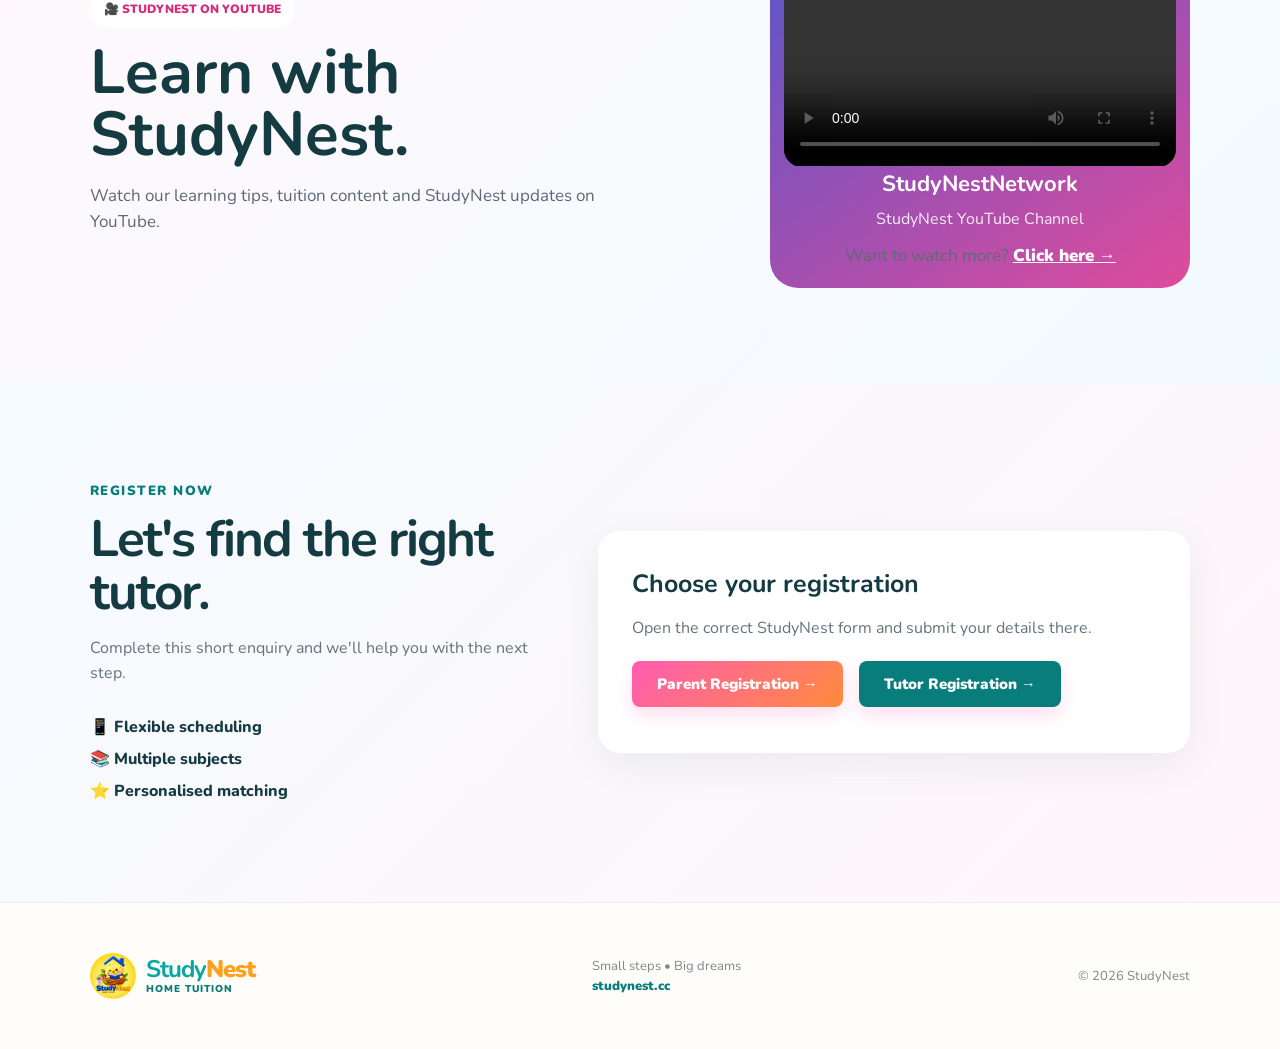
==== commit 036f1b9f: "Add files via upload" ====
--- a/index.html
+++ b/index.html
@@ -80,18 +80,32 @@
     </div>
   </div>
   <div class="google-form-card">
+    <span class="card-domain">studynest.cc</span>
     <h3>Parent Registration</h3>
-    <p>Complete the StudyNest parent registration form to tell us about your child, subjects and preferred tuition schedule.</p>
-    <iframe class="registration-frame" title="StudyNest Parent Registration" src="https://docs.google.com/forms/d/11pi2UzPlisWPpMq-Kglst6LLaXJRZHJDyqkiLo8fSUY/viewform?embedded=true" loading="lazy">Loading Parent Registration…</iframe>
-    <p class="form-fallback">If the form does not appear, <a href="https://docs.google.com/forms/d/11pi2UzPlisWPpMq-Kglst6LLaXJRZHJDyqkiLo8fSUY/viewform" target="_blank" rel="noopener">open Parent Registration here</a>.</p>
+    <p>Tell StudyNest what your child needs. In the form, you can:</p>
+    <ul class="registration-points">
+      <li><span>📚</span> Choose subjects</li>
+      <li><span>🏠</span> Choose home or online tuition</li>
+      <li><span>🕒</span> Share preferred lesson times</li>
+    </ul>
+    <a class="send google-form-button" href="https://docs.google.com/forms/d/11pi2UzPlisWPpMq-Kglst6LLaXJRZHJDyqkiLo8fSUY/viewform" target="_blank" rel="noopener">Register as a Parent →</a>
+    <p class="form-note">Your answers are submitted through the StudyNest Parent Google Form.</p>
   </div>
 </section>
 
 <section id="tutor-register" class="section tutor-registration">
   <div class="heading"><small>TUTOR REGISTRATION</small><h2>Apply to become a StudyNest tutor</h2></div>
   <div class="google-form-card">
-    <iframe class="registration-frame" title="StudyNest Tutor Registration" src="https://docs.google.com/forms/d/1vL3PT4thulQlzmq-fTE9Gz2mO_TA7KZsceokpOAn-kY/viewform?embedded=true" loading="lazy">Loading Tutor Registration…</iframe>
-    <p class="form-fallback">If the form does not appear, <a href="https://docs.google.com/forms/d/1vL3PT4thulQlzmq-fTE9Gz2mO_TA7KZsceokpOAn-kY/viewform" target="_blank" rel="noopener">open Tutor Registration here</a>.</p>
+    <span class="card-domain">studynest.cc</span>
+    <h3>Tutor Registration</h3>
+    <p>Join StudyNest and tell us about your teaching experience. In the form, you can:</p>
+    <ul class="registration-points">
+      <li><span>🎓</span> Share your teaching subjects</li>
+      <li><span>📍</span> Share your teaching area</li>
+      <li><span>🕒</span> Share your availability</li>
+    </ul>
+    <a class="send google-form-button tutor-form-button" href="https://docs.google.com/forms/d/1vL3PT4thulQlzmq-fTE9Gz2mO_TA7KZsceokpOAn-kY/viewform" target="_blank" rel="noopener">Register as a Tutor →</a>
+    <p class="form-note">Your answers are submitted through the Tutor Google Form.</p>
   </div>
 </section>
 
@@ -129,7 +143,7 @@
 <a class="whatsapp-button" href="#" onclick="openStudyNestWhatsApp(event)" aria-label="Chat with StudyNest on WhatsApp">💬 WhatsApp</a>
 </main>
 
-<footer><a class="logo" href="#home"><img class="brand-mark" src="./favicon.png" alt=""><span class="brand-words"><span class="brand-name"><b>Study</b><span>Nest</span></span><small>Home Tuition</small></span></a><p>Small steps • Big dreams</p><p>© <span id="year">2026</span> StudyNest</p></footer>
+<footer><a class="logo" href="#home"><img class="brand-mark" src="./favicon.png" alt=""><span class="brand-words"><span class="brand-name"><b>Study</b><span>Nest</span></span><small>Home Tuition</small></span></a><p>Small steps • Big dreams<br><a href="https://studynest.cc/">studynest.cc</a></p><p>© <span id="year">2026</span> StudyNest</p></footer>
 
 <script>
 document.querySelector('.menu').onclick=()=>document.querySelector('nav').classList.toggle('open');
--- a/styles.css
+++ b/styles.css
@@ -85,3 +85,11 @@
 .form-fallback{font-size:14px}.form-fallback a{color:#087d7c;font-weight:900}
 .tutor-registration{background:#eaf8f4}.tutor-registration .google-form-card{max-width:900px;margin:auto}
 @media(max-width:700px){.registration-frame{height:780px}.google-form-card{padding:14px}}
+
+.form-note{font-size:13px;margin-top:15px!important}.tutor-registration .google-form-card{text-align:center}
+.card-domain{display:inline-block;color:#087d7c;background:#e8f8f3;border-radius:99px;padding:5px 12px;font-size:12px;font-weight:900;letter-spacing:.3px;margin-bottom:14px}
+.registration-points{list-style:none;padding:0;margin:20px 0 24px;display:grid;gap:10px;text-align:left}
+.registration-points li{display:flex;align-items:center;gap:12px;background:#f5f9ff;border:1px solid #e5edf6;border-radius:12px;padding:10px 14px;font-weight:800;color:#244d59}
+.registration-points li span{font-size:21px;line-height:1}
+.tutor-registration .registration-points{max-width:560px;margin-left:auto;margin-right:auto}
+footer p a{color:#087d7c;font-weight:900;text-decoration:none}
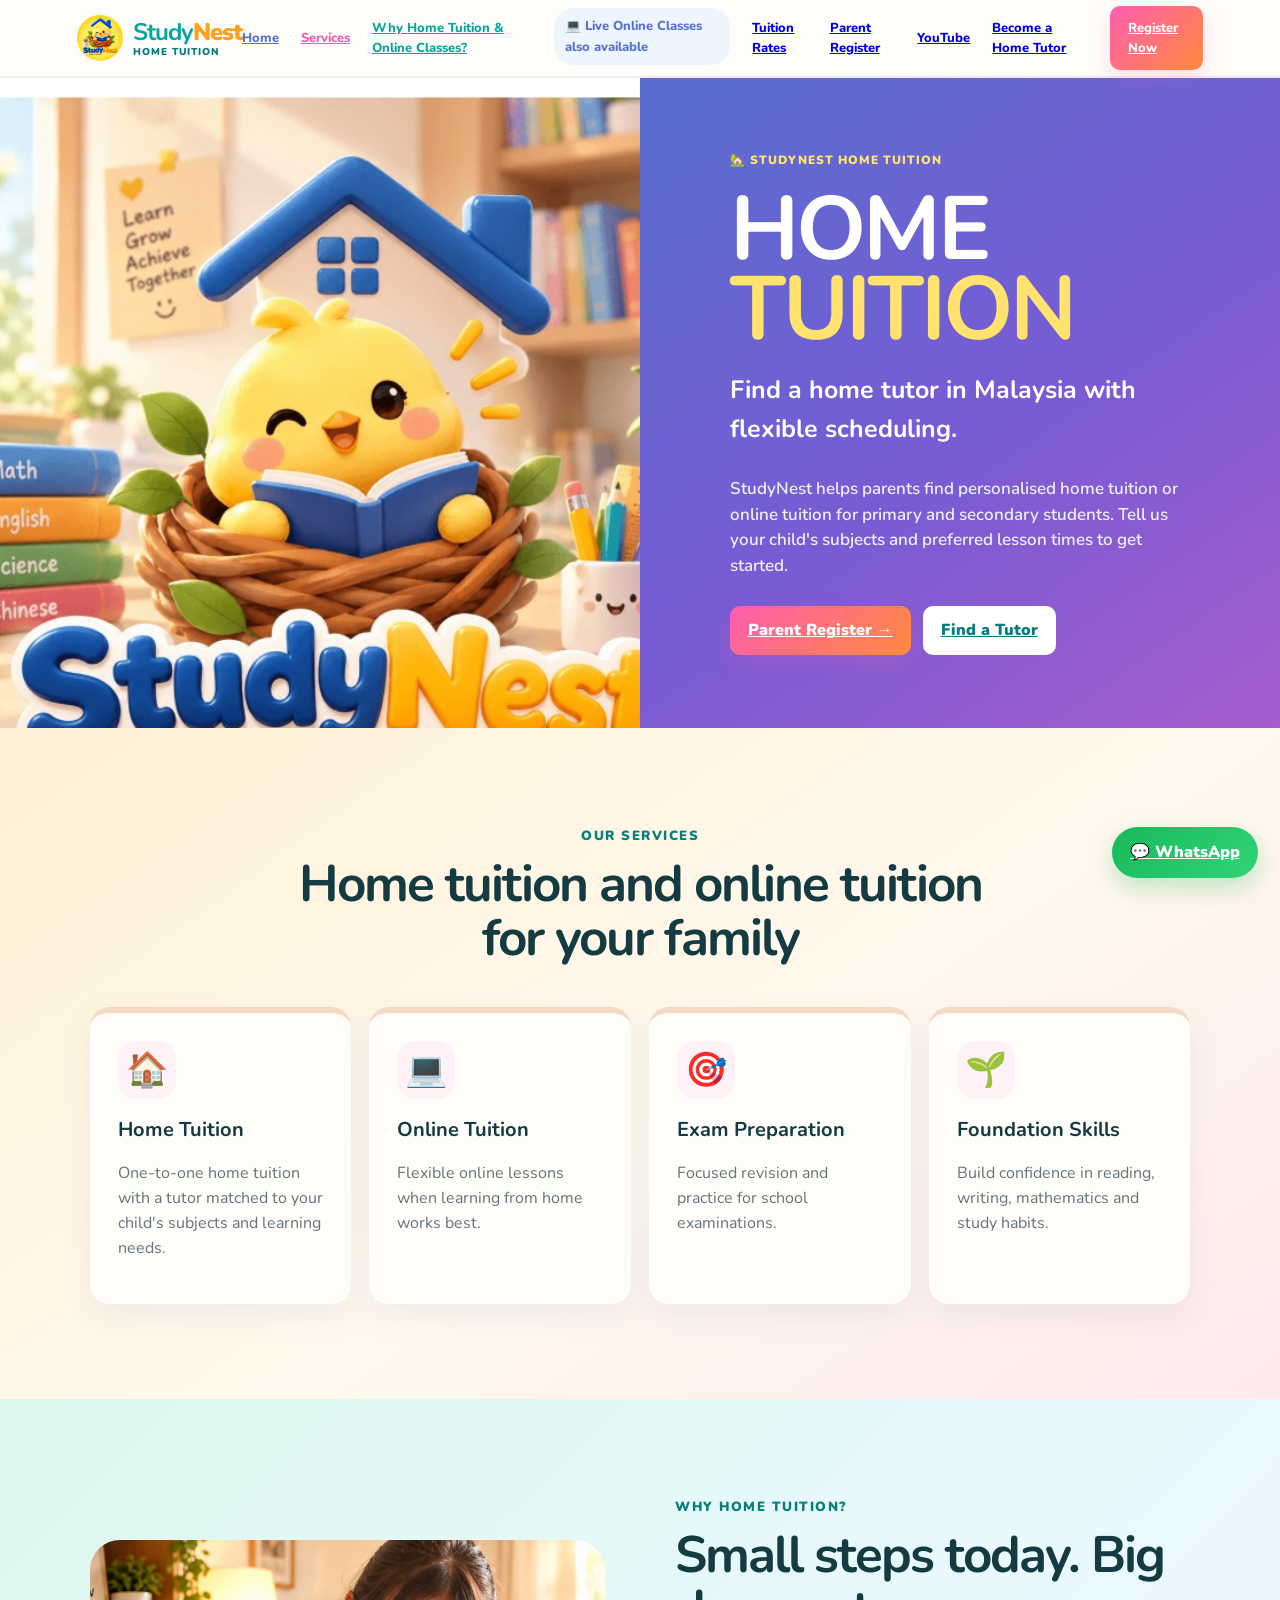
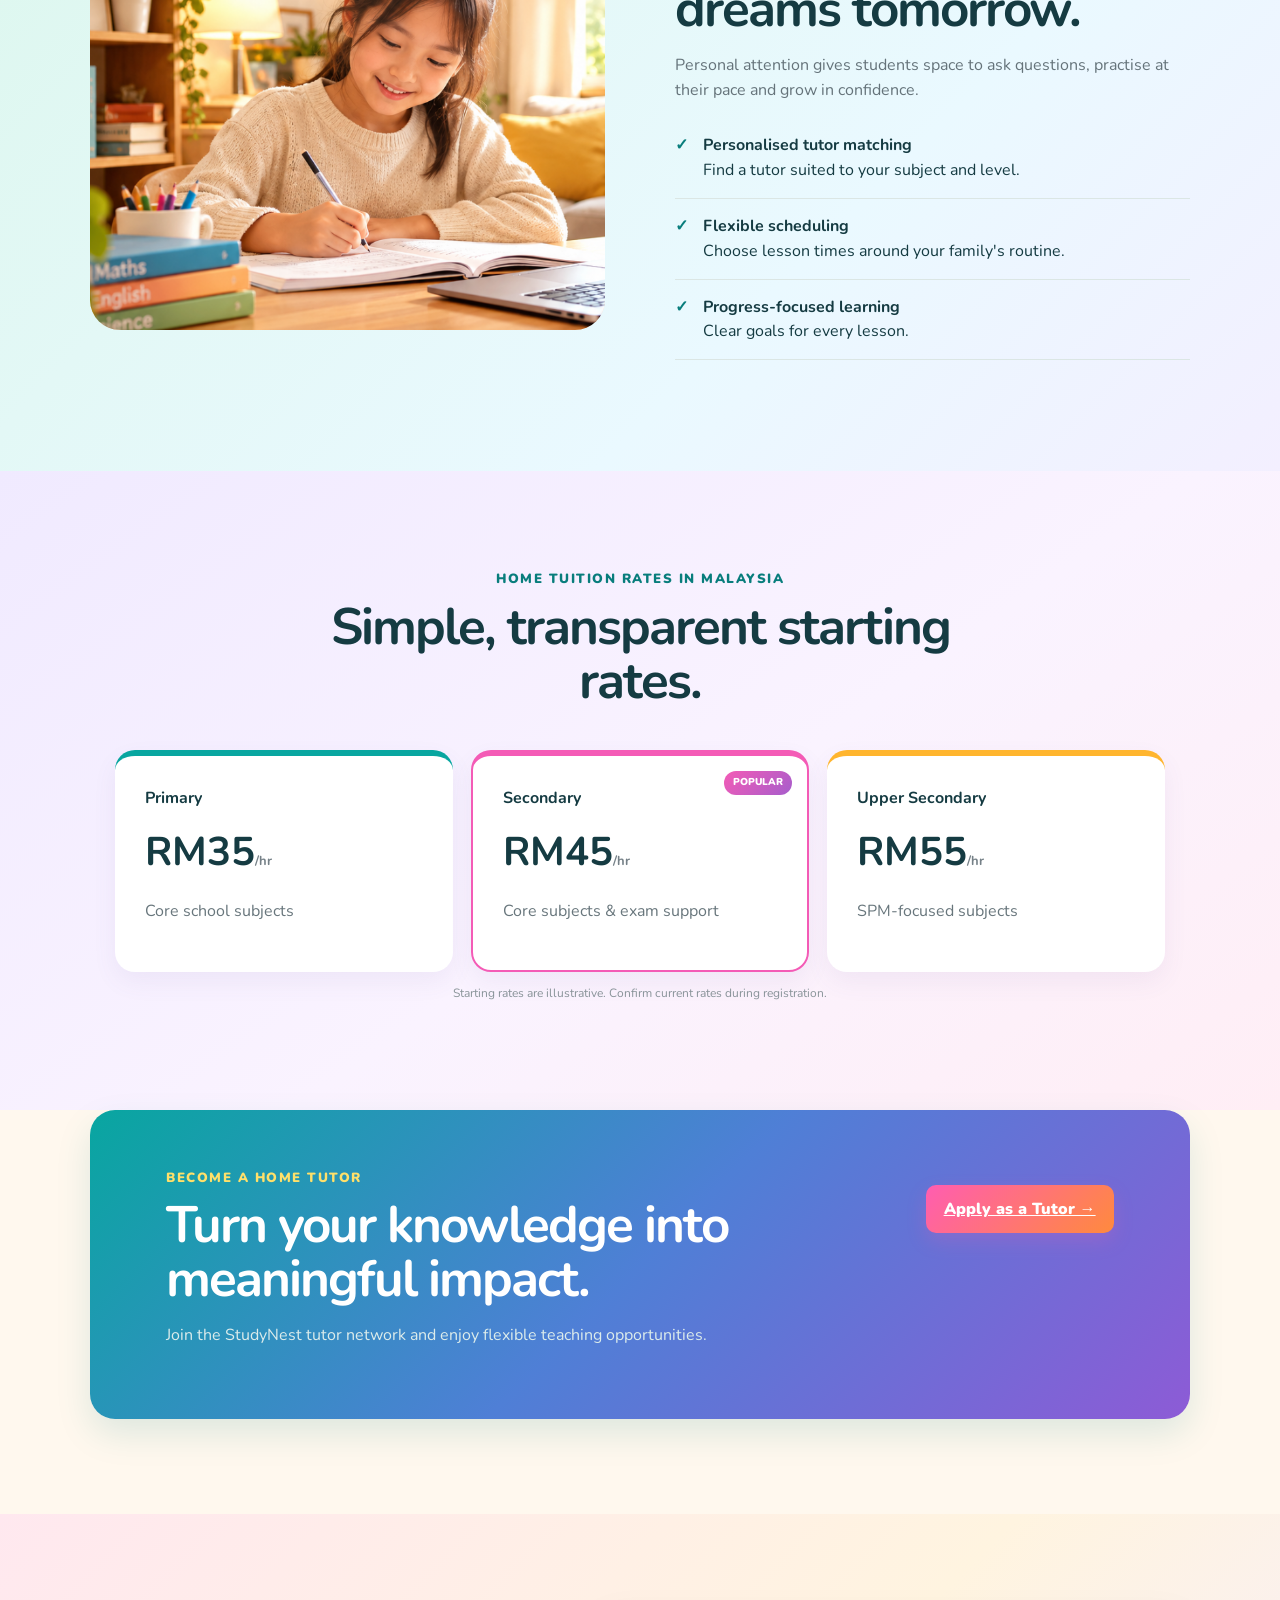
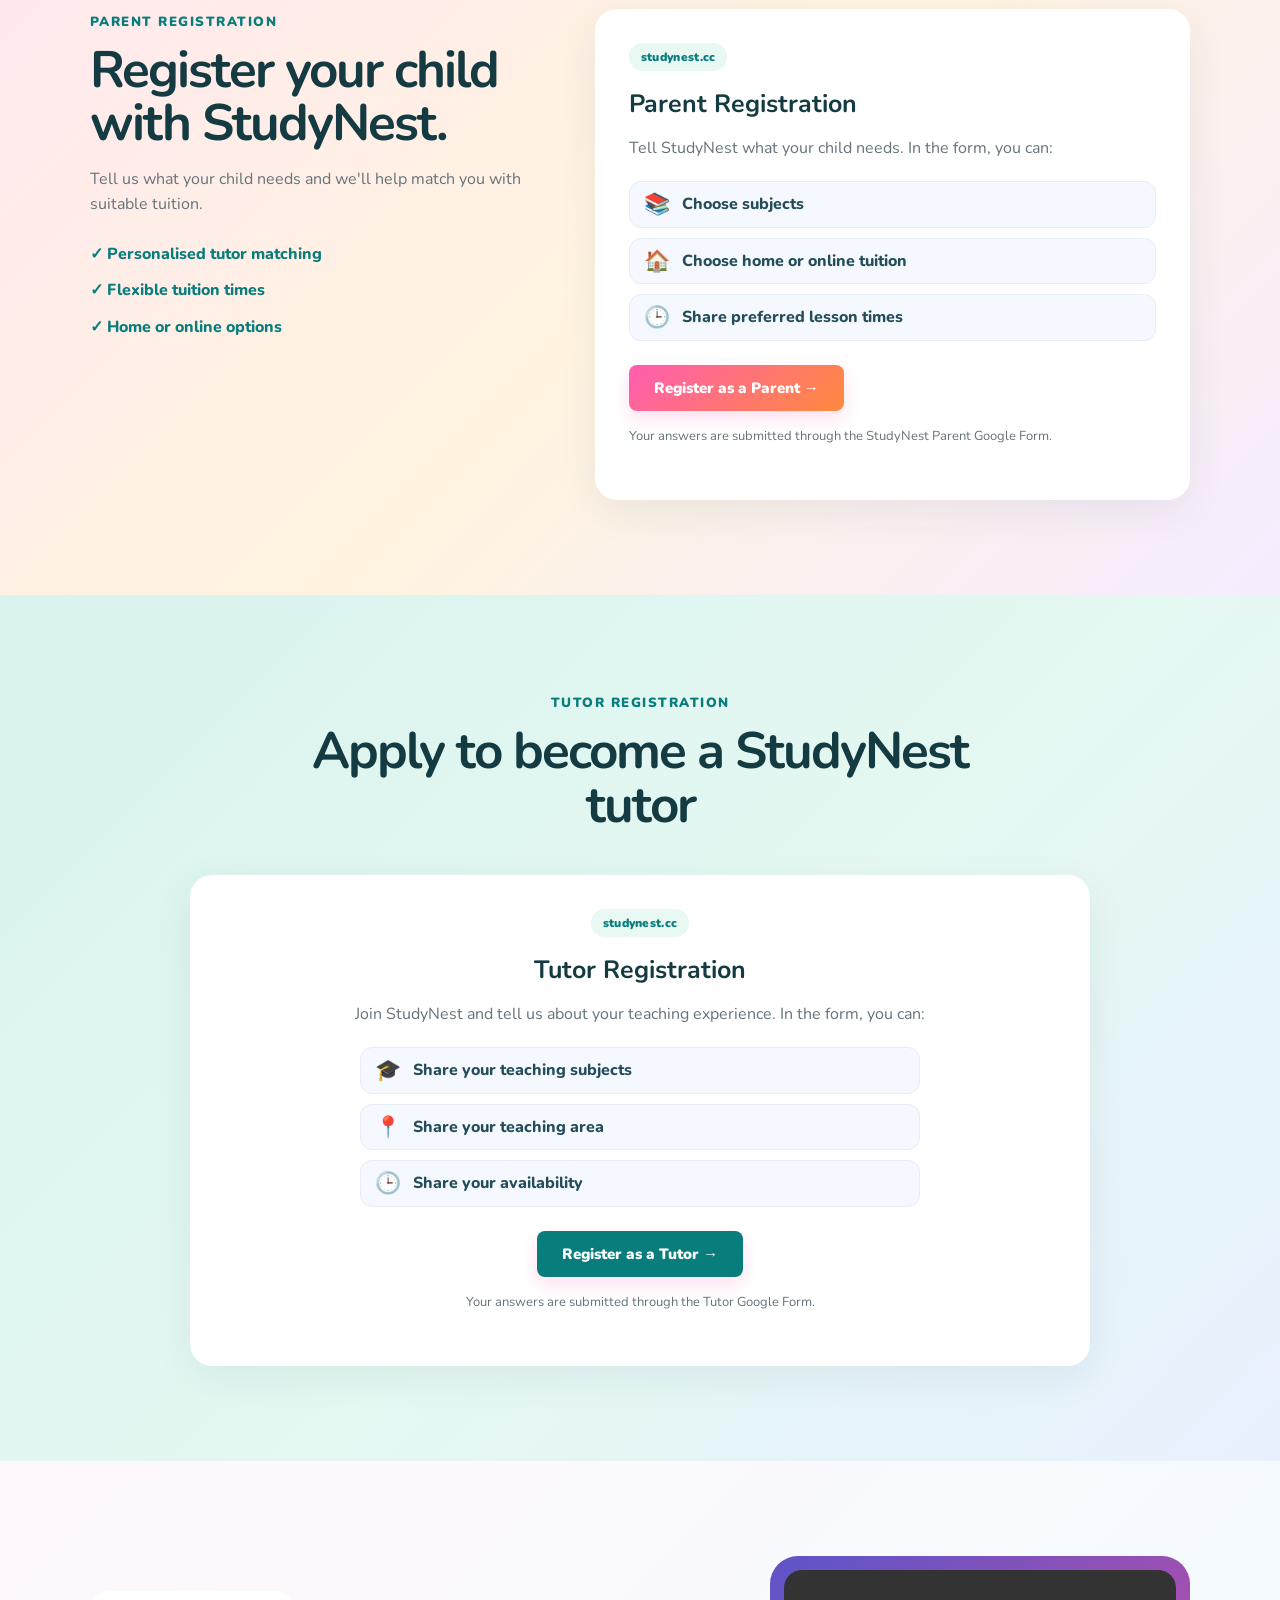
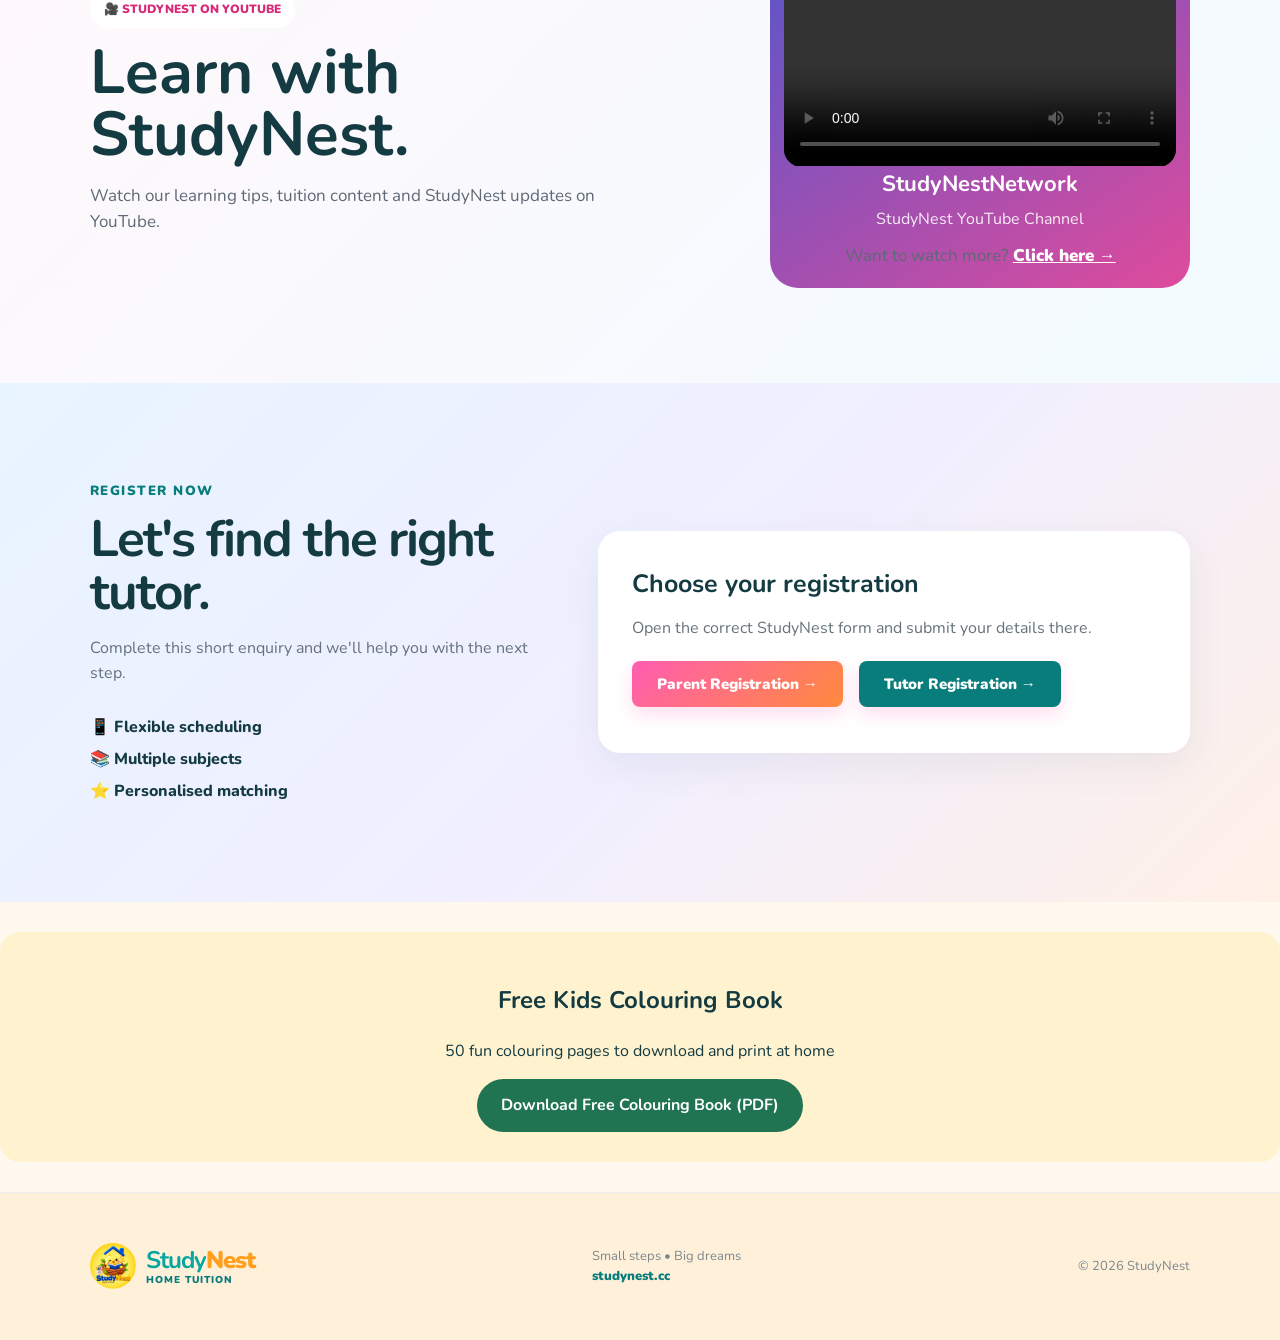
==== commit 3cdeeeaf: "Update index.html" ====
--- a/index.html
+++ b/index.html
@@ -141,6 +141,17 @@
   </div>
 </section>
 <a class="whatsapp-button" href="#" onclick="openStudyNestWhatsApp(event)" aria-label="Chat with StudyNest on WhatsApp">💬 WhatsApp</a>
+
+  <section style="padding:30px 20px;background:#fff3cf;text-align:center;border-radius:20px;margin:30px auto;">
+  <h2>Free Kids Colouring Book</h2>
+  <p>50 fun colouring pages to download and print at home</p>
+  <a href="/kids_coloring_book.pdf" download
+     style="display:inline-block;padding:14px 24px;background:#207451;color:white;border-radius:30px;text-decoration:none;font-weight:bold;">
+    Download Free Colouring Book (PDF)
+  </a>
+</section>
+
+
 </main>
 
 <footer><a class="logo" href="#home"><img class="brand-mark" src="./favicon.png" alt=""><span class="brand-words"><span class="brand-name"><b>Study</b><span>Nest</span></span><small>Home Tuition</small></span></a><p>Small steps • Big dreams<br><a href="https://studynest.cc/">studynest.cc</a></p><p>© <span id="year">2026</span> StudyNest</p></footer>
--- a/styles.css
+++ b/styles.css
@@ -93,3 +93,15 @@
 .registration-points li span{font-size:21px;line-height:1}
 .tutor-registration .registration-points{max-width:560px;margin-left:auto;margin-right:auto}
 footer p a{color:#087d7c;font-weight:900;text-decoration:none}
+/* Distinct, soft colour for each StudyNest section */
+body{background:#fff8ee}
+#services{background:linear-gradient(145deg,#fff1d6 0%,#fff9ed 55%,#ffe9ec 100%)}
+#services .grid article{background:#fffdf9;border-color:#f5d9c2}
+#why{background:linear-gradient(135deg,#dcf7ed 0%,#eaf9ff 65%,#f3efff 100%)}
+#rates{background:linear-gradient(145deg,#f0eaff 0%,#faf3ff 55%,#ffeef5 100%)}
+#rates .prices>div{box-shadow:0 10px 25px #6a55a012}
+#parent-register{background:linear-gradient(135deg,#ffe8ef 0%,#fff4e0 52%,#f5ecff 100%)}
+#tutor-register{background:linear-gradient(135deg,#d9f3ee 0%,#e5f8f2 55%,#e9f1ff 100%)}
+#contact{background:linear-gradient(135deg,#e8f4ff 0%,#f1efff 55%,#fff0e7 100%)}
+footer{background:#fff0da}
+@media(max-width:700px){#services,#why,#rates,#parent-register,#tutor-register,#contact{background-size:cover}.google-form-card{box-shadow:0 12px 30px #153b4217}}
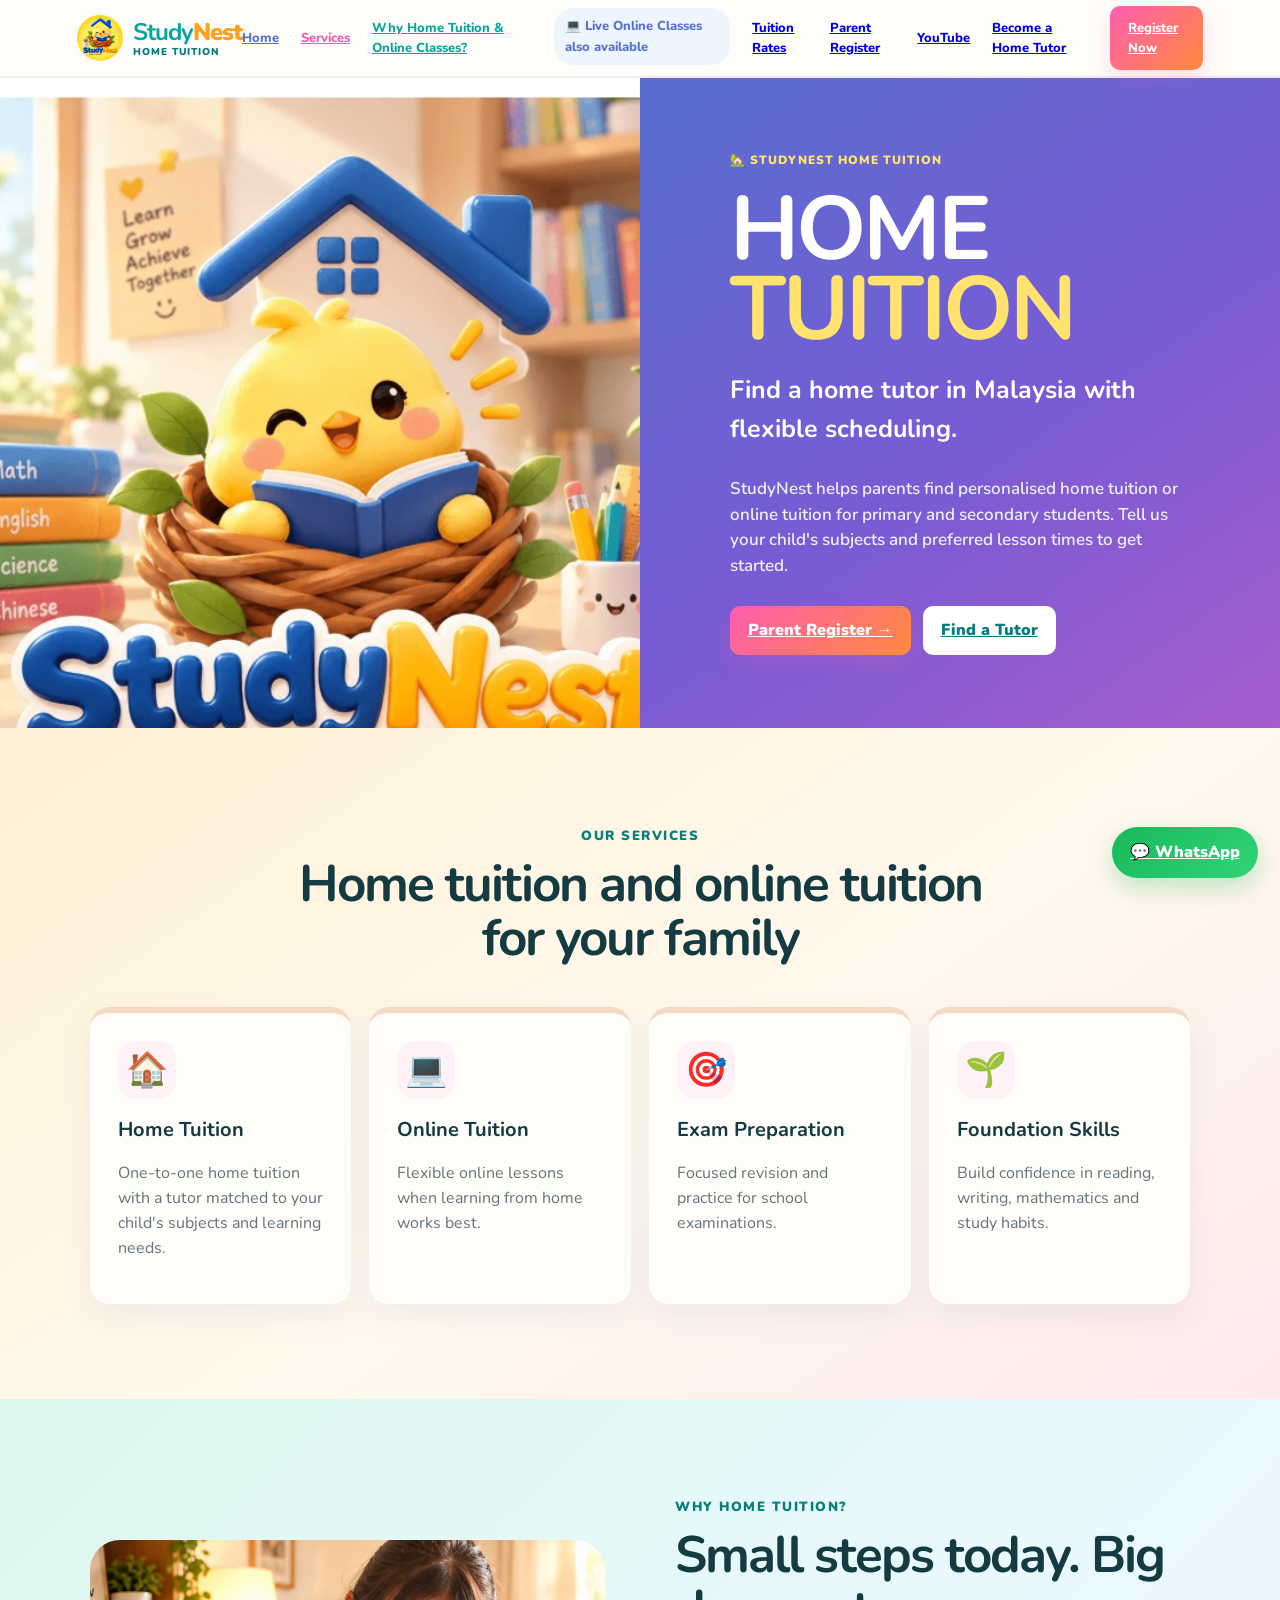
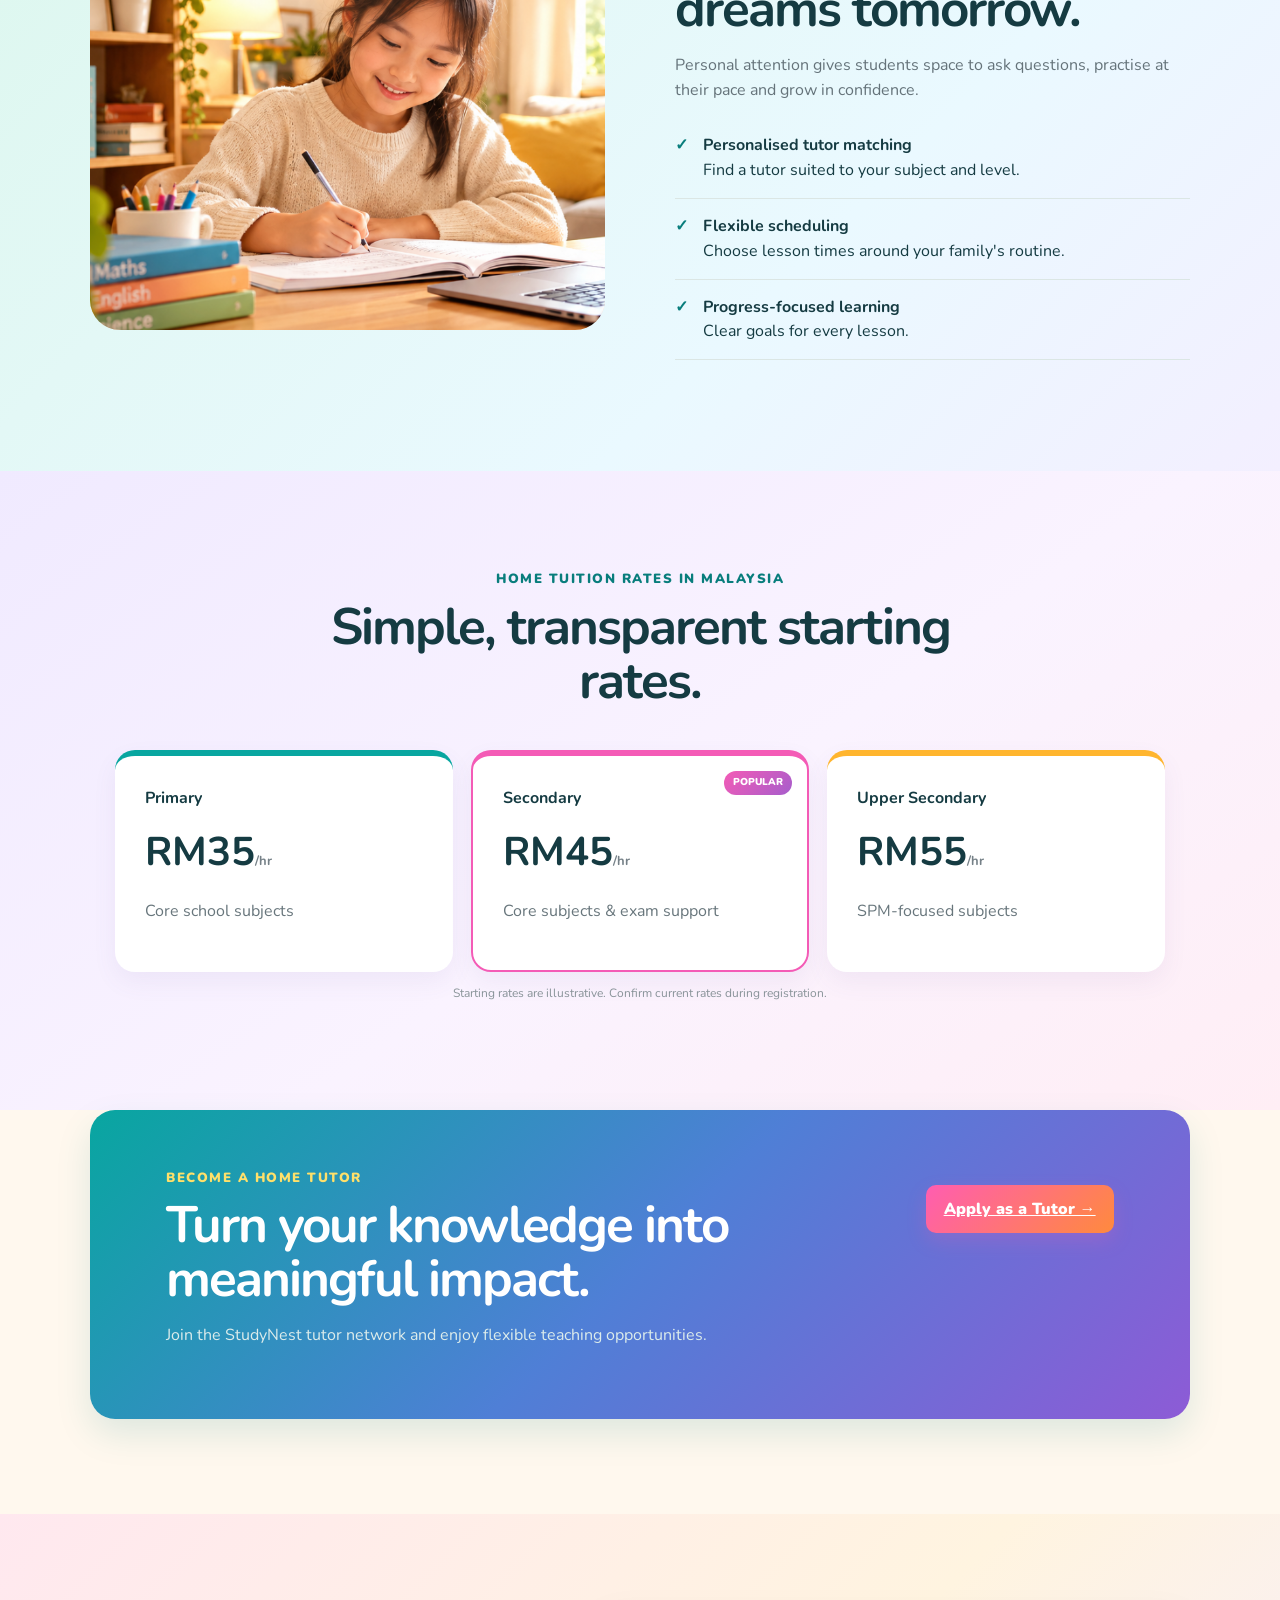
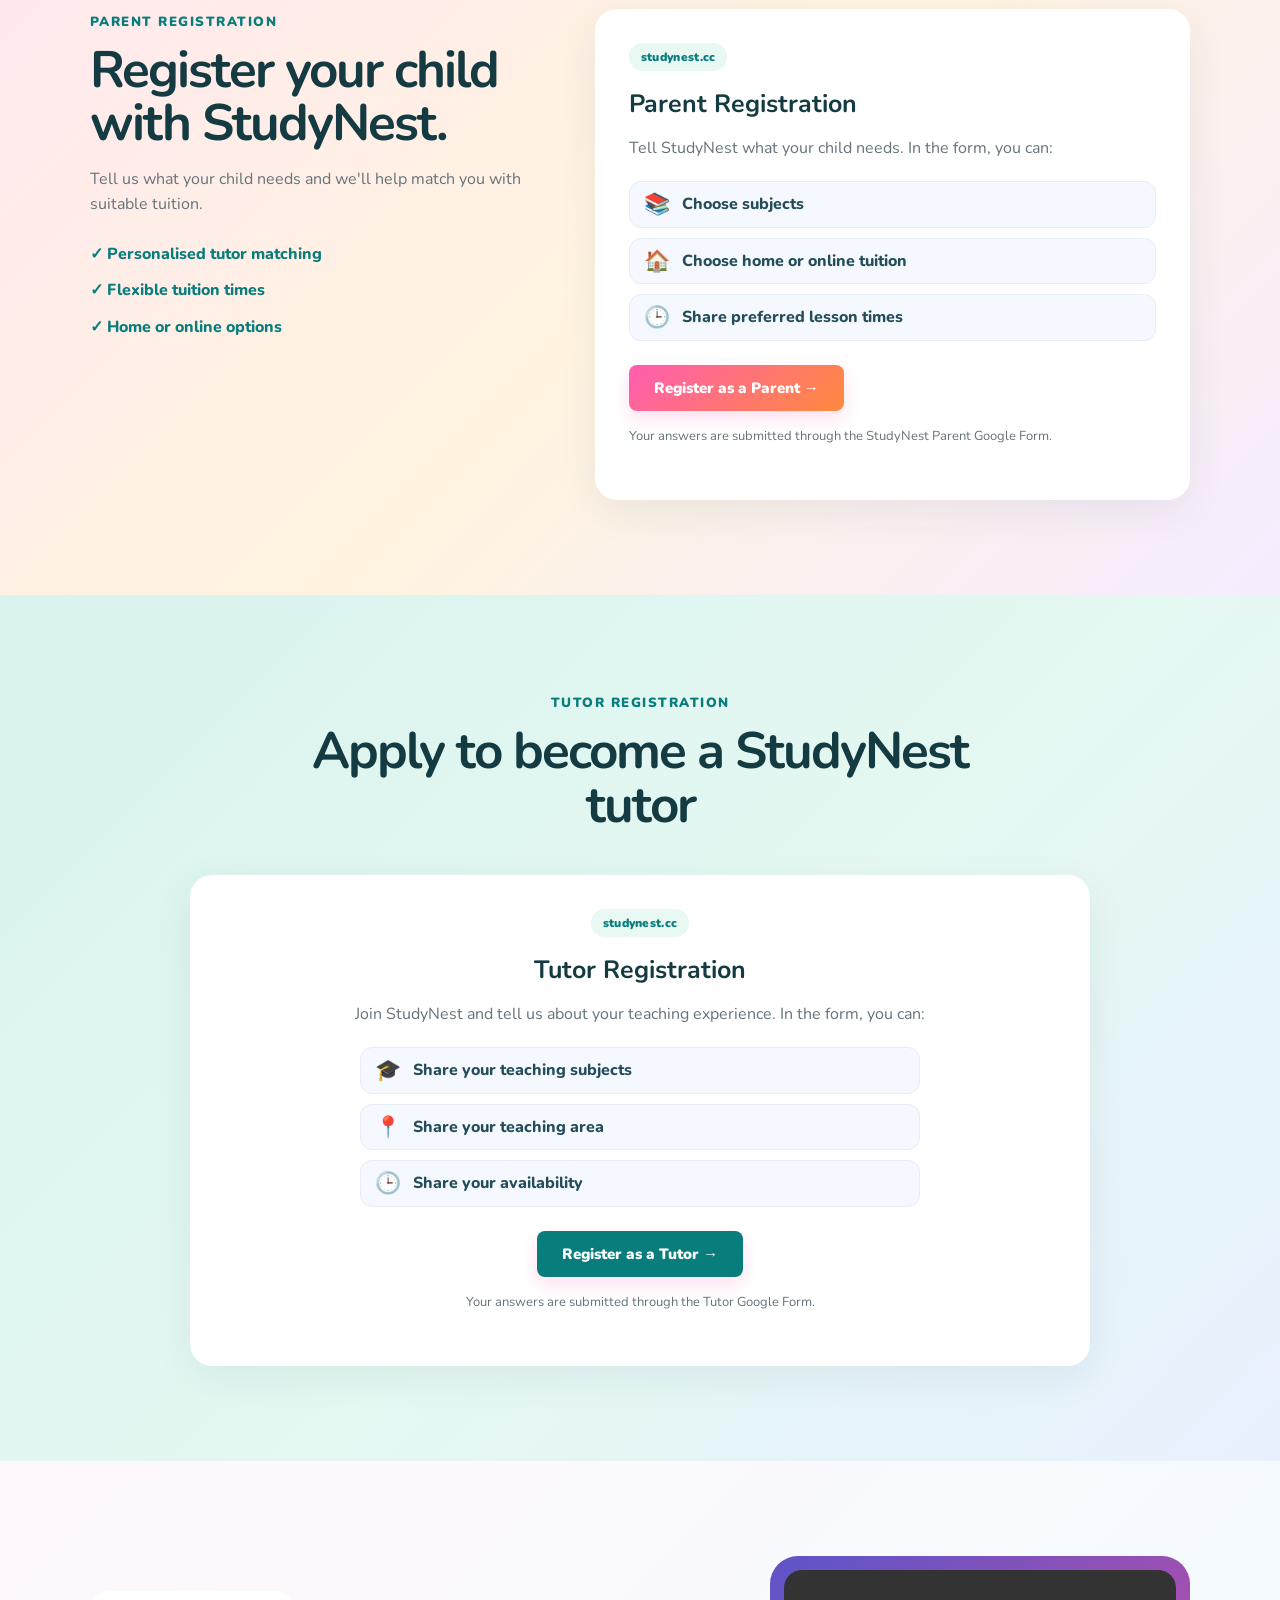
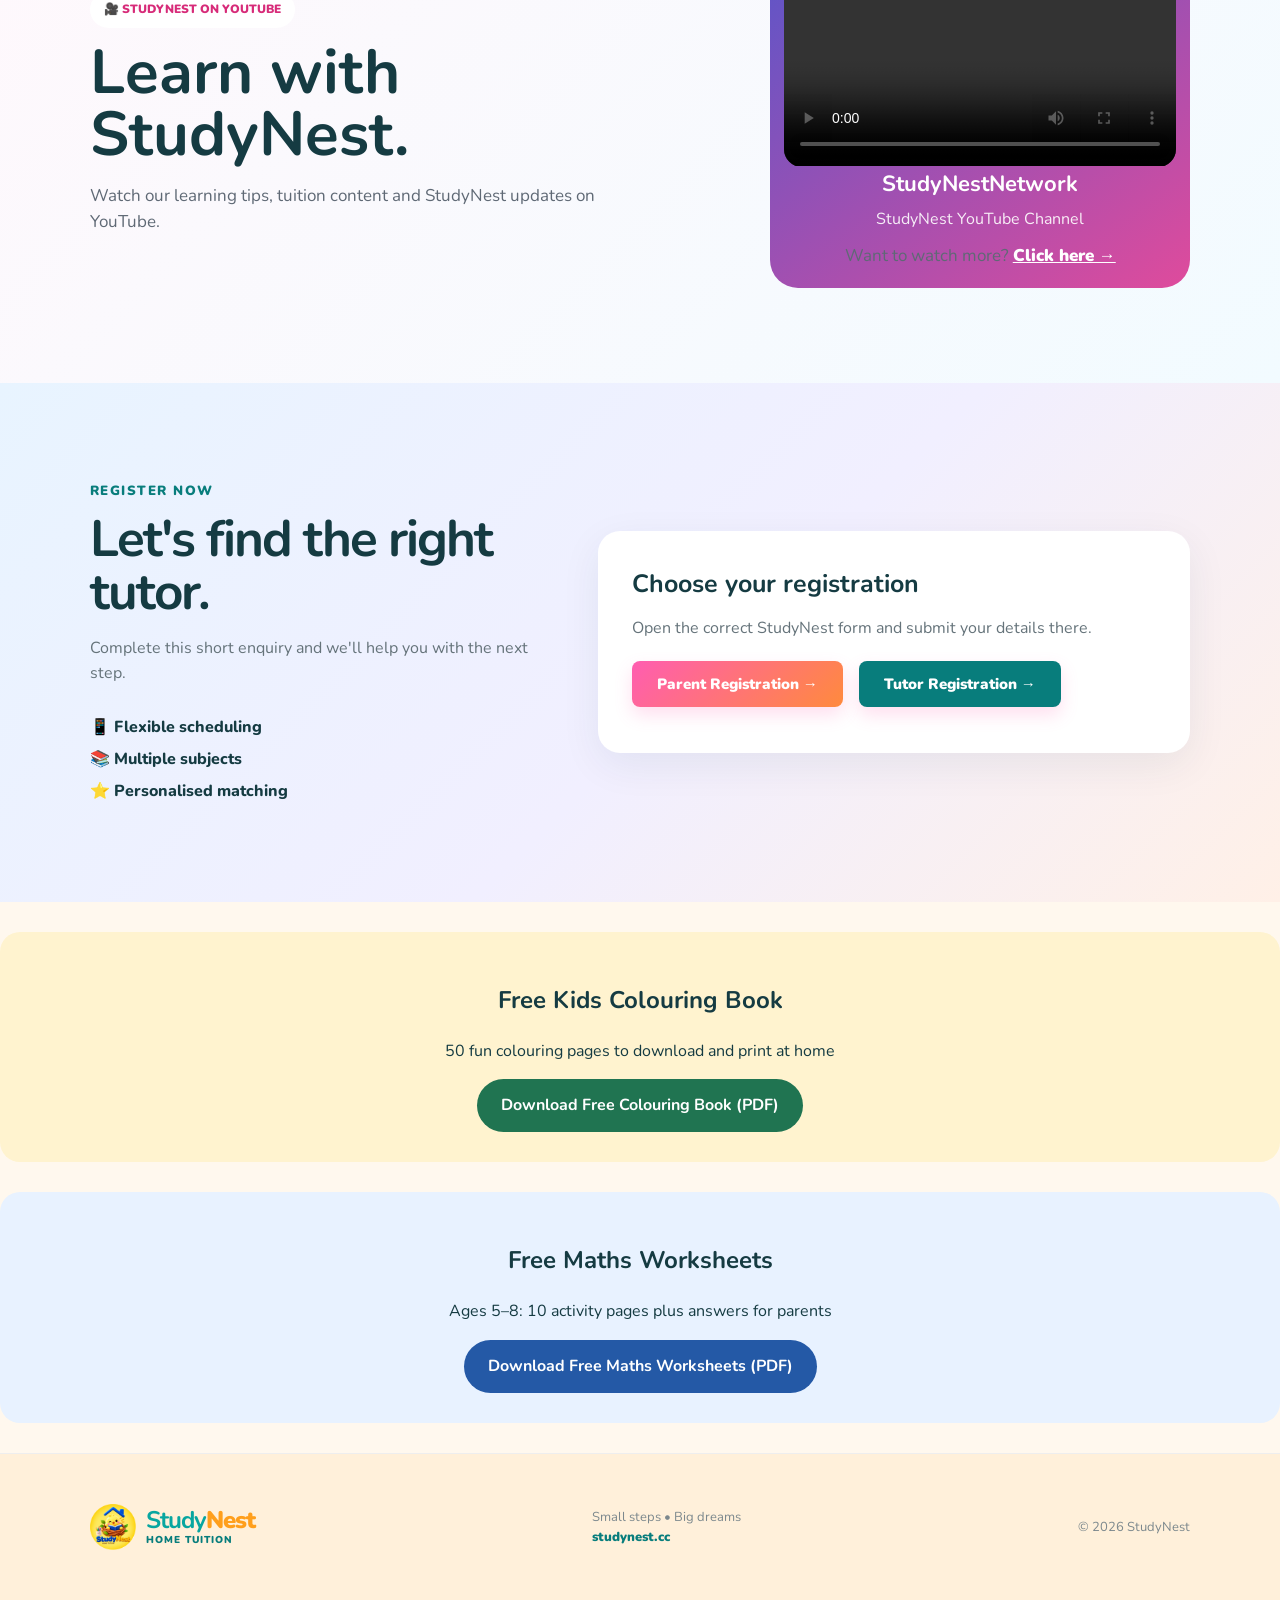
==== commit 60f4ff91: "Update index.html" ====
--- a/index.html
+++ b/index.html
@@ -142,7 +142,7 @@
 </section>
 <a class="whatsapp-button" href="#" onclick="openStudyNestWhatsApp(event)" aria-label="Chat with StudyNest on WhatsApp">💬 WhatsApp</a>
 
-  <section style="padding:30px 20px;background:#fff3cf;text-align:center;border-radius:20px;margin:30px auto;">
+<section style="padding:30px 20px;background:#fff3cf;text-align:center;border-radius:20px;margin:30px auto;">
   <h2>Free Kids Colouring Book</h2>
   <p>50 fun colouring pages to download and print at home</p>
   <a href="/kids_coloring_book.pdf" download
@@ -151,6 +151,14 @@
   </a>
 </section>
 
+<section style="padding:30px 20px;background:#e8f2ff;text-align:center;border-radius:20px;margin:30px auto;">
+  <h2>Free Maths Worksheets</h2>
+  <p>Ages 5–8: 10 activity pages plus answers for parents</p>
+  <a href="/StudyNest-Maths-Ages-5-8.pdf" download
+     style="display:inline-block;padding:14px 24px;background:#2459a6;color:white;border-radius:30px;text-decoration:none;font-weight:bold;">
+    Download Free Maths Worksheets (PDF)
+  </a>
+</section>
 
 </main>
 
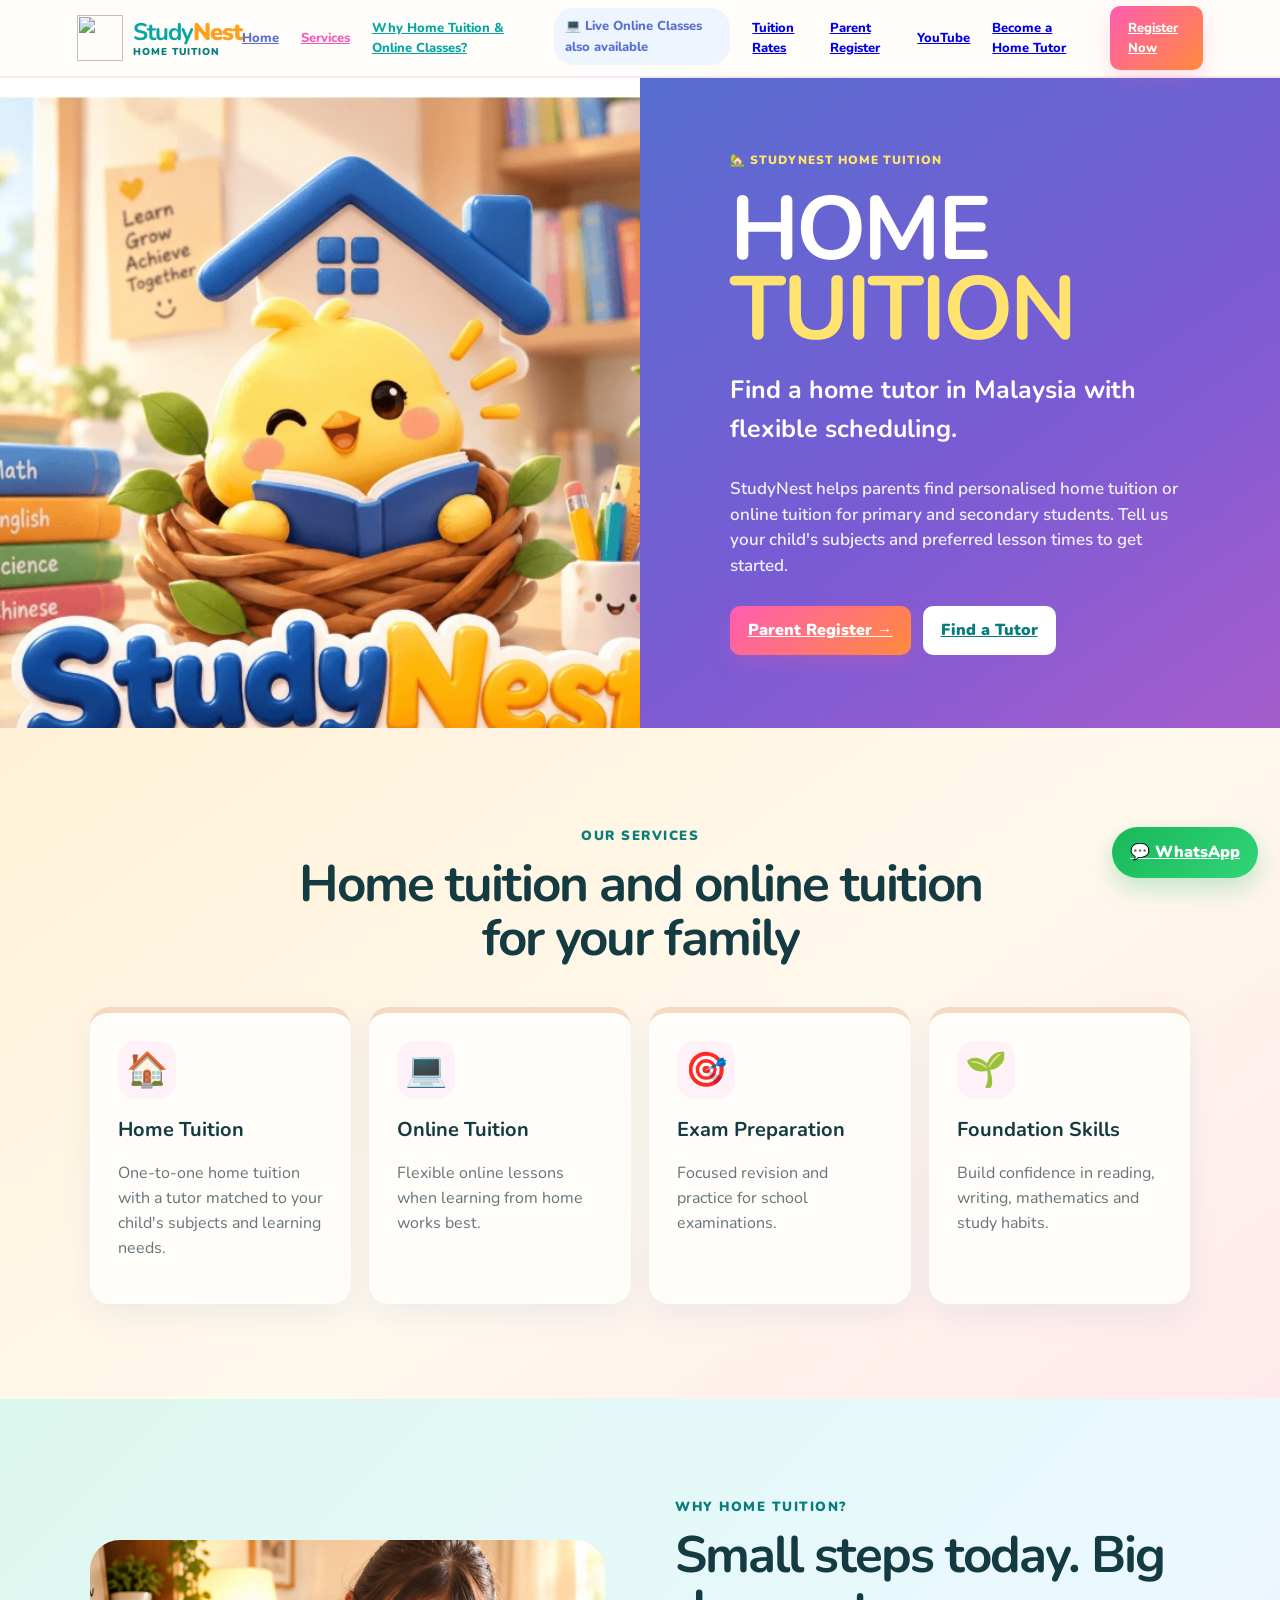
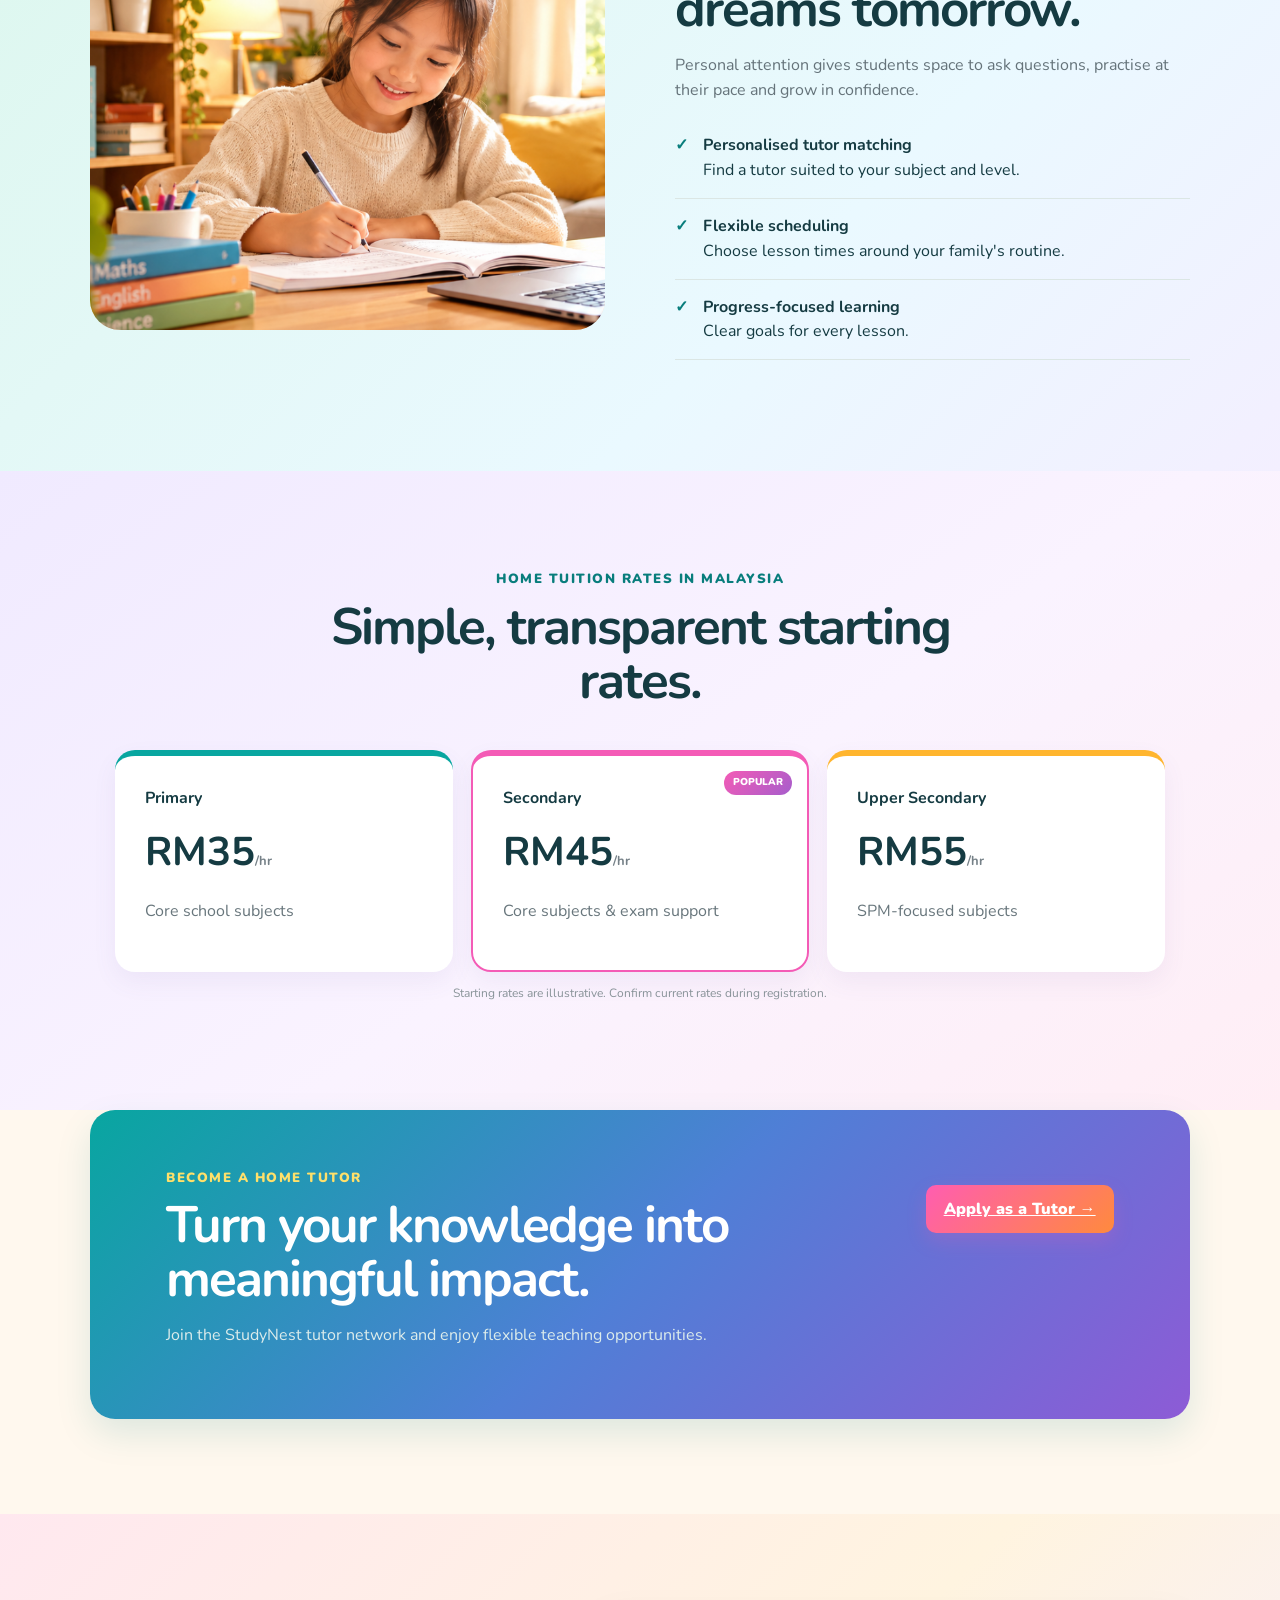
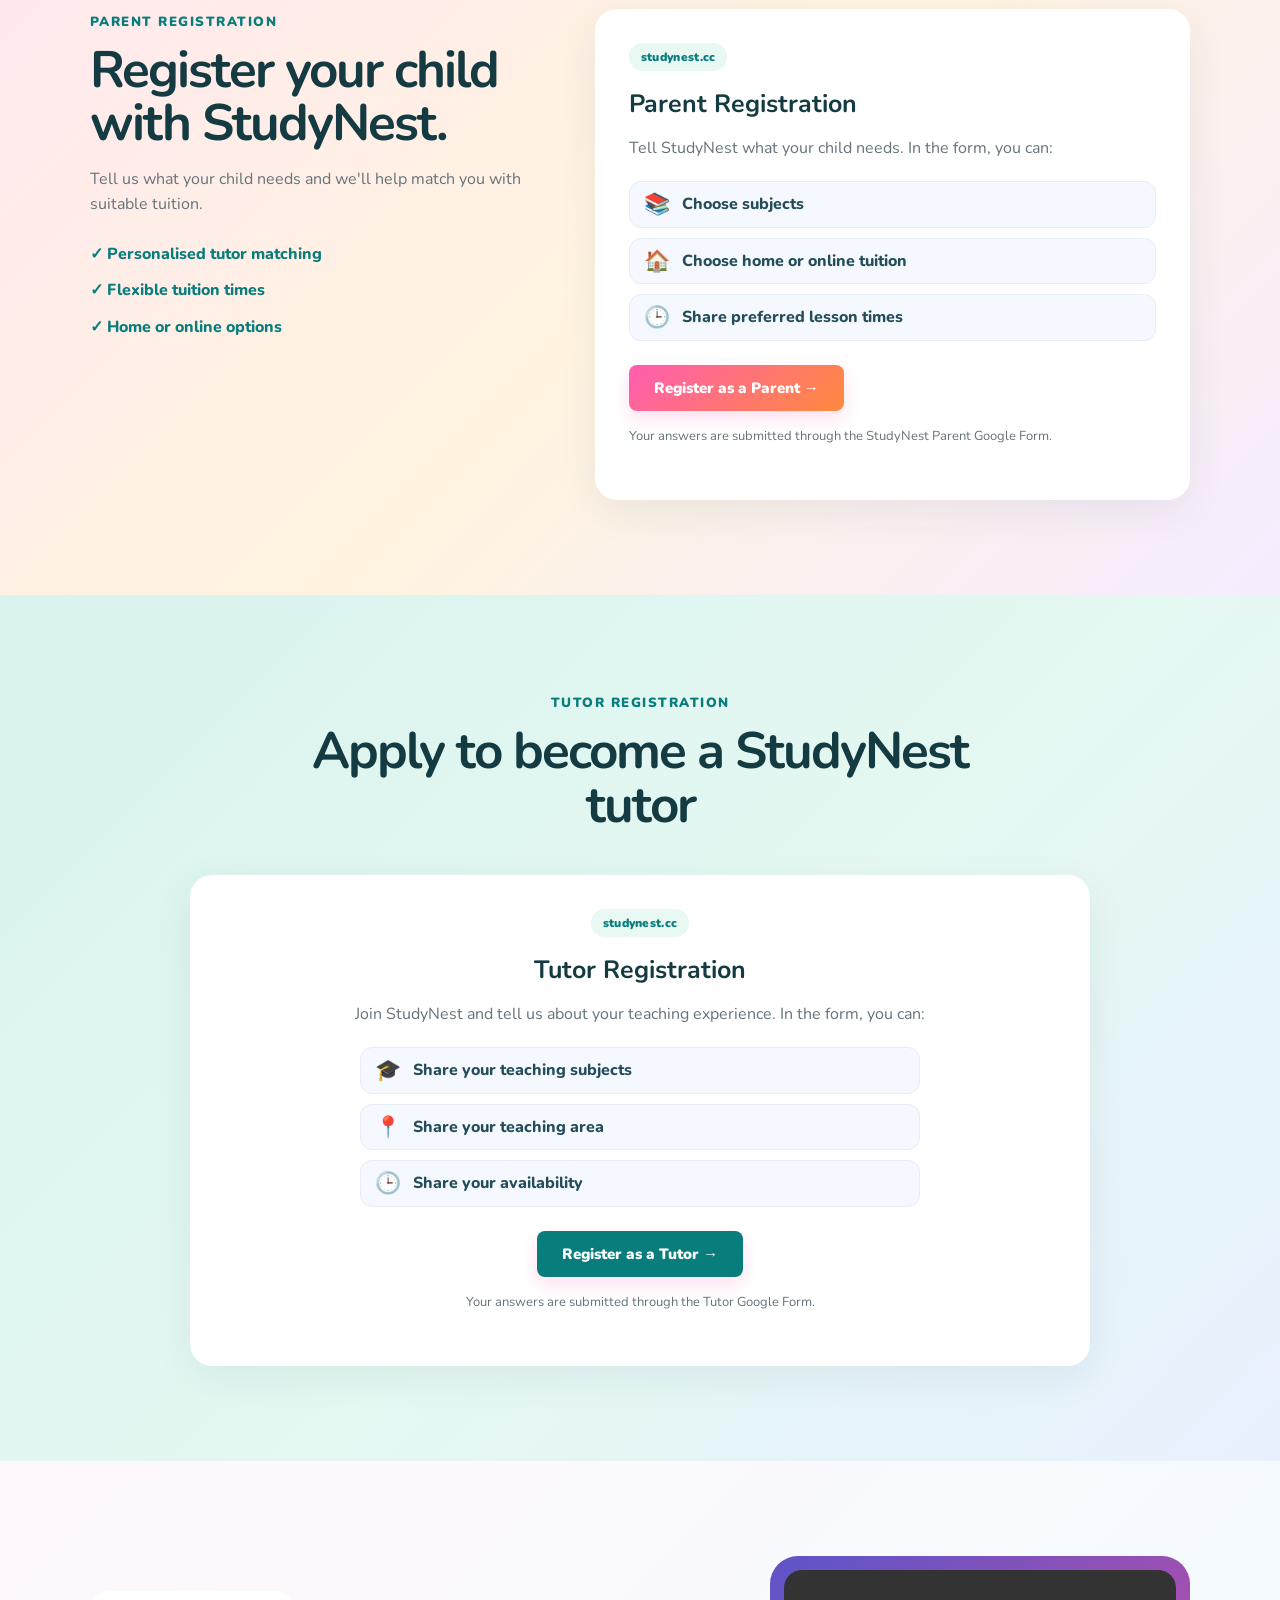
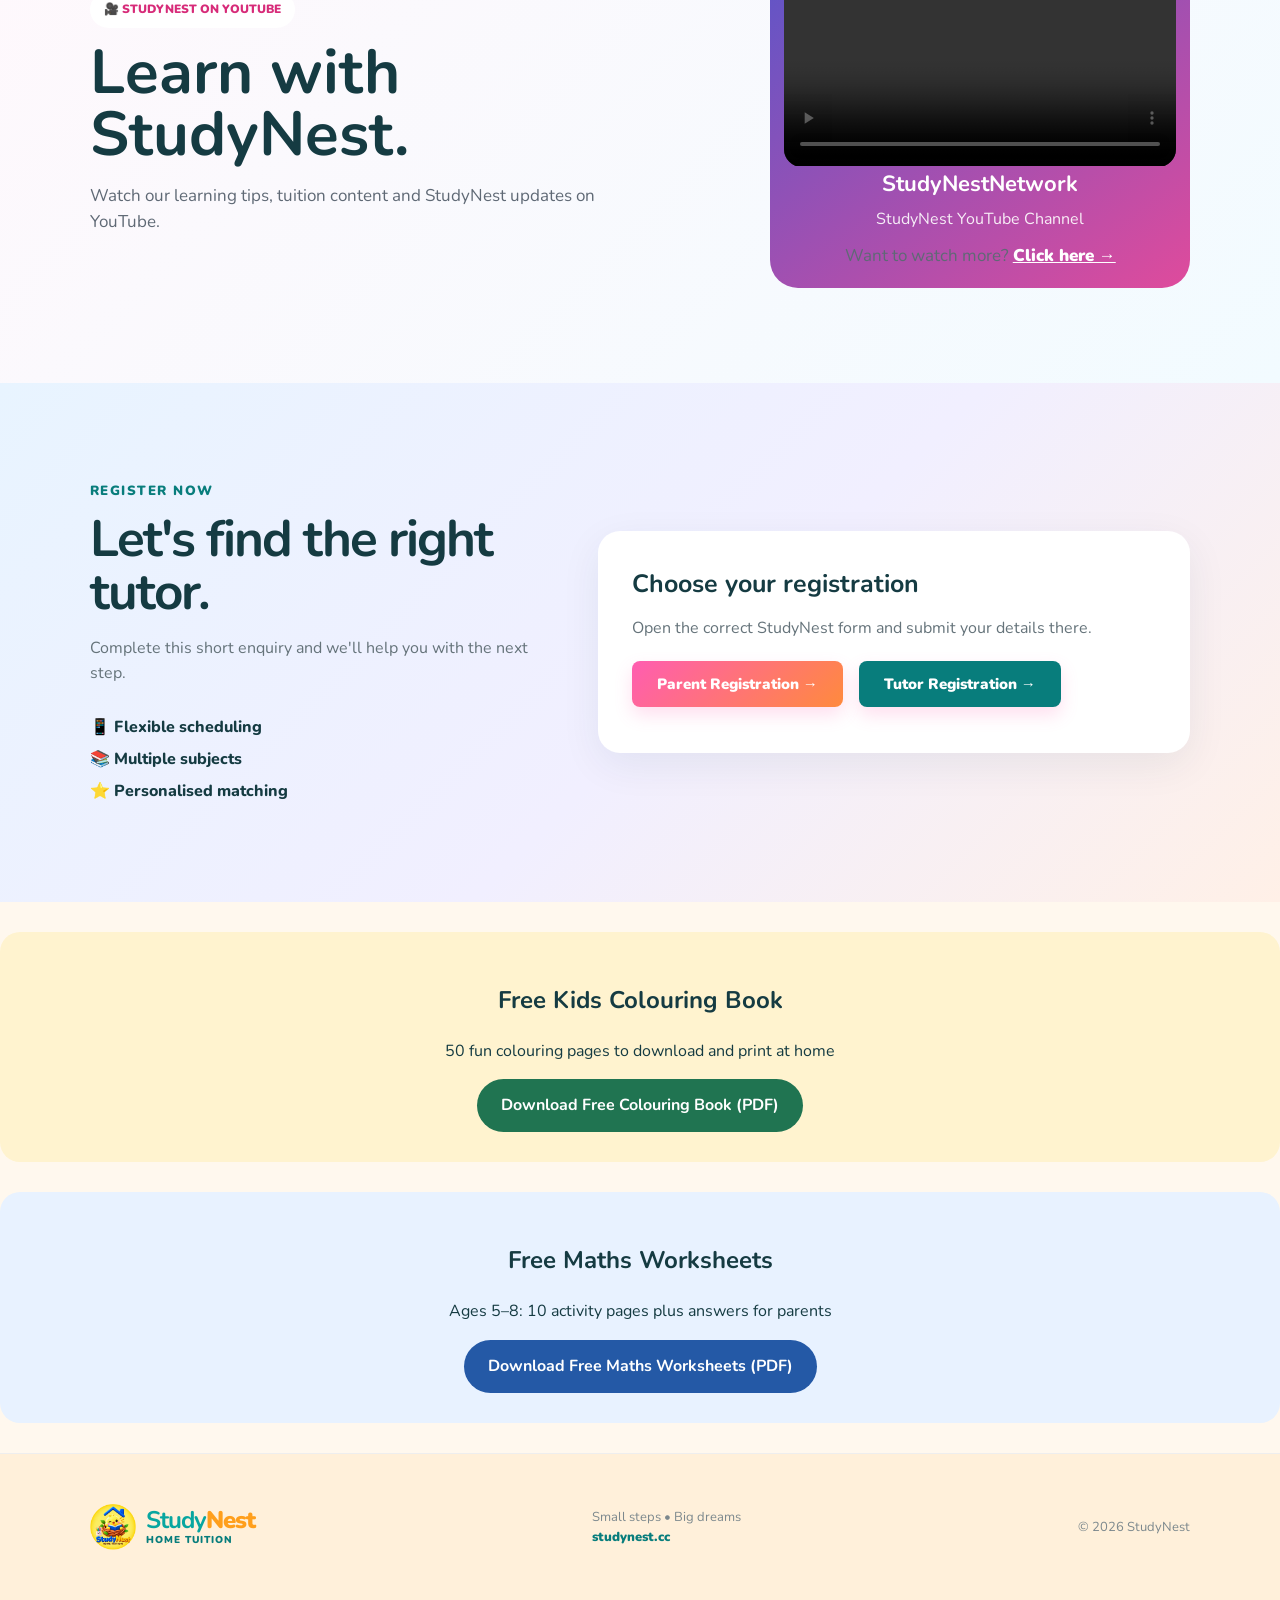
==== commit 3ab93c2d: "Update index.html" ====
--- a/index.html
+++ b/index.html
@@ -6,7 +6,8 @@
 <title>Home Tuition &amp; Online Tuition in Malaysia | StudyNest</title>
 <meta name="description" content="Find a home tutor with StudyNest. Explore personalised home tuition, online tuition and exam preparation for primary and secondary students in Malaysia. Register as a parent or tutor.">
 <link rel="canonical" href="https://studynest.cc/">
-<link rel="icon" type="image/png" href="./favicon.png">
+<link rel="icon" type="image/png" href="./ChatGPT%20Image%20Sep%2027%2C%202026%2C%2010_38_42%20PM.png">
+<link rel="icon" type="image/png" href="">
 <link rel="preconnect" href="https://fonts.googleapis.com">
 <link rel="preconnect" href="https://fonts.gstatic.com" crossorigin>
 <link href="https://fonts.googleapis.com/css2?family=Nunito:wght@400;600;700;800;900&display=swap" rel="stylesheet">
@@ -14,7 +15,8 @@
 </head>
 <body>
 <header>
-  <a class="logo" href="#home"><img class="brand-mark" src="./favicon.png" alt=""><span class="brand-words"><span class="brand-name"><b>Study</b><span>Nest</span></span><small>Home Tuition</small></span></a>
+<link rel="icon" type="image/png" href="./ChatGPT%20Image%20Sep%2027%2C%202026%2C%2010_38_42%20PM.png">
+  <a class="logo" href="#home"><img class="brand-mark" src="" alt=""><span class="brand-words"><span class="brand-name"><b>Study</b><span>Nest</span></span><small>Home Tuition</small></span></a>
   <button class="menu" aria-label="Menu">☰</button>
   <nav>
     <a href="#home">Home</a><a href="#services">Services</a><a href="#why">Why Home Tuition &amp; Online Classes?</a><p class="service-note">💻 Live Online Classes also available</p>
@@ -162,7 +164,7 @@
 
 </main>
 
-<footer><a class="logo" href="#home"><img class="brand-mark" src="./favicon.png" alt=""><span class="brand-words"><span class="brand-name"><b>Study</b><span>Nest</span></span><small>Home Tuition</small></span></a><p>Small steps • Big dreams<br><a href="https://studynest.cc/">studynest.cc</a></p><p>© <span id="year">2026</span> StudyNest</p></footer>
+<footer><a class="logo" href="#home"><img class="brand-mark" src="./ChatGPT%20Image%20Sep%2027%2C%202026%2C%2010_38_42%20PM.png" alt=""><span class="brand-words"><span class="brand-name"><b>Study</b><span>Nest</span></span><small>Home Tuition</small></span></a><p>Small steps • Big dreams<br><a href="https://studynest.cc/">studynest.cc</a></p><p>© <span id="year">2026</span> StudyNest</p></footer>
 
 <script>
 document.querySelector('.menu').onclick=()=>document.querySelector('nav').classList.toggle('open');
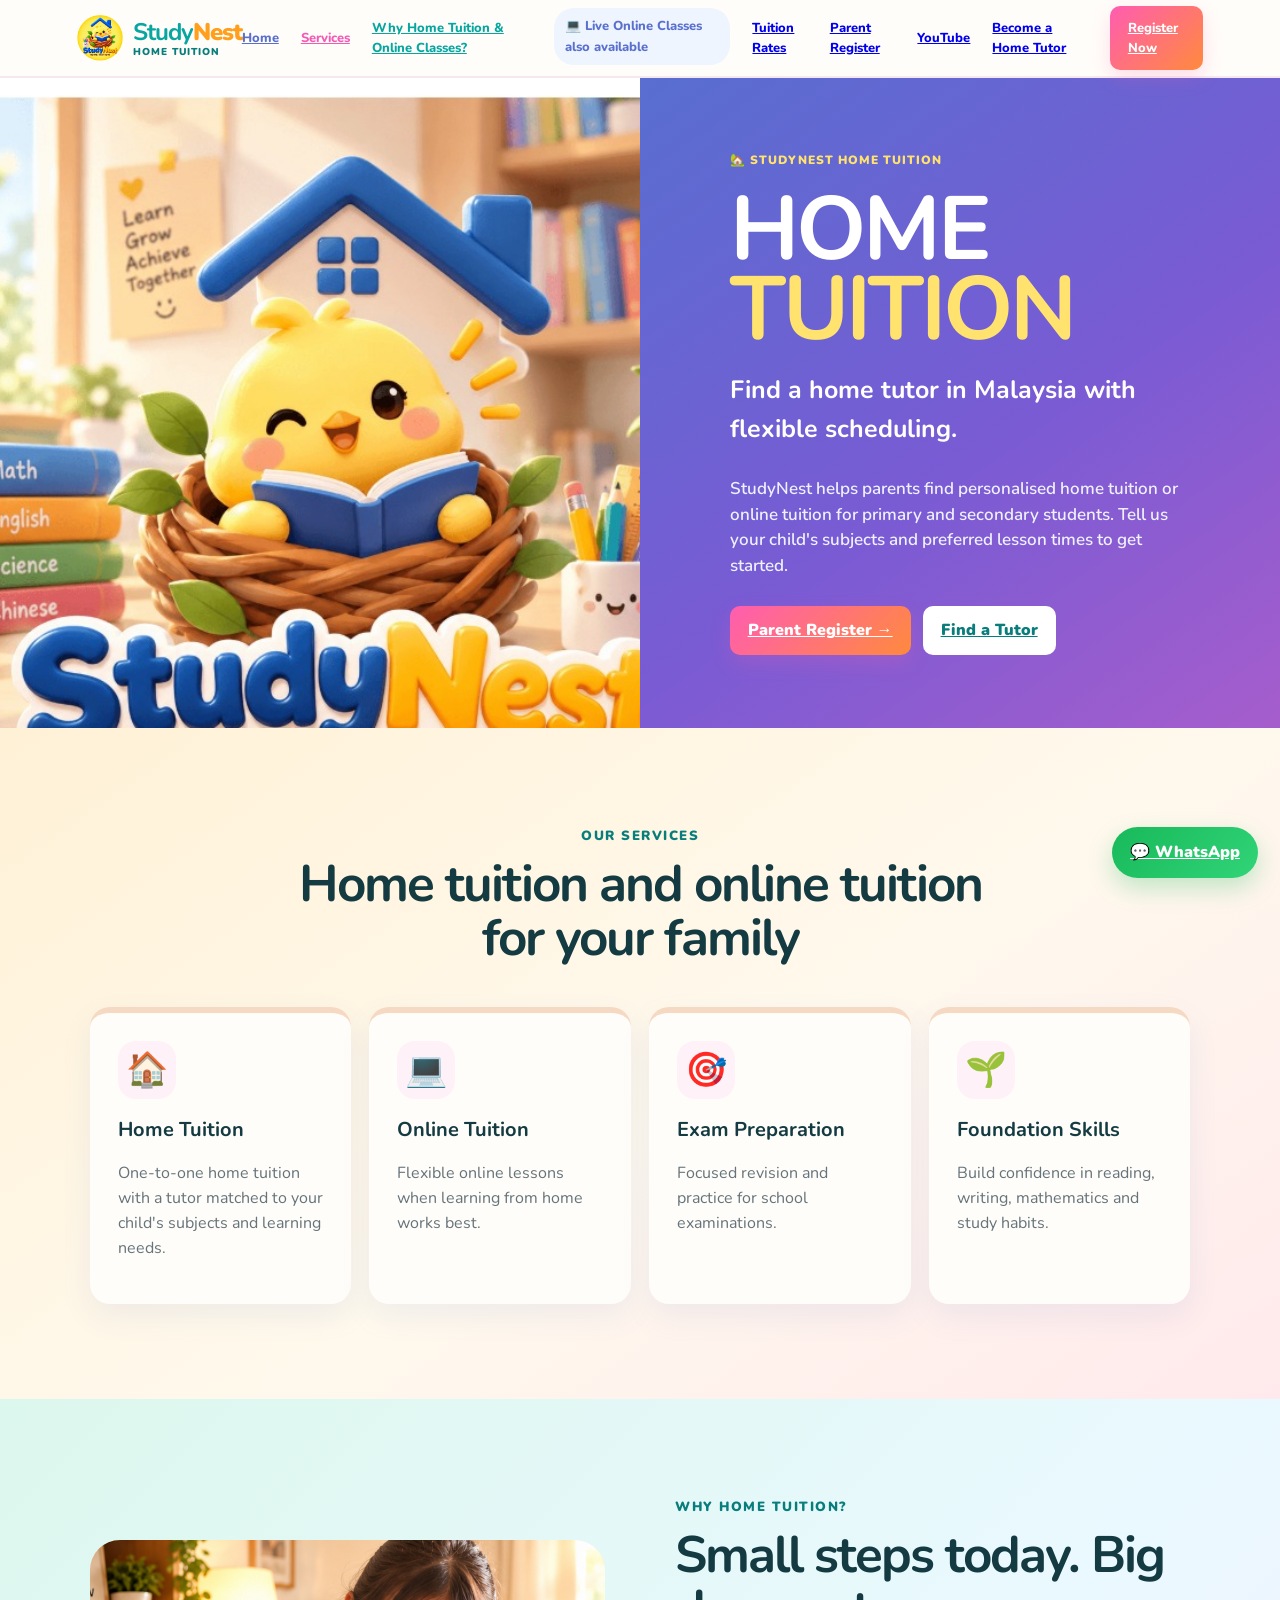
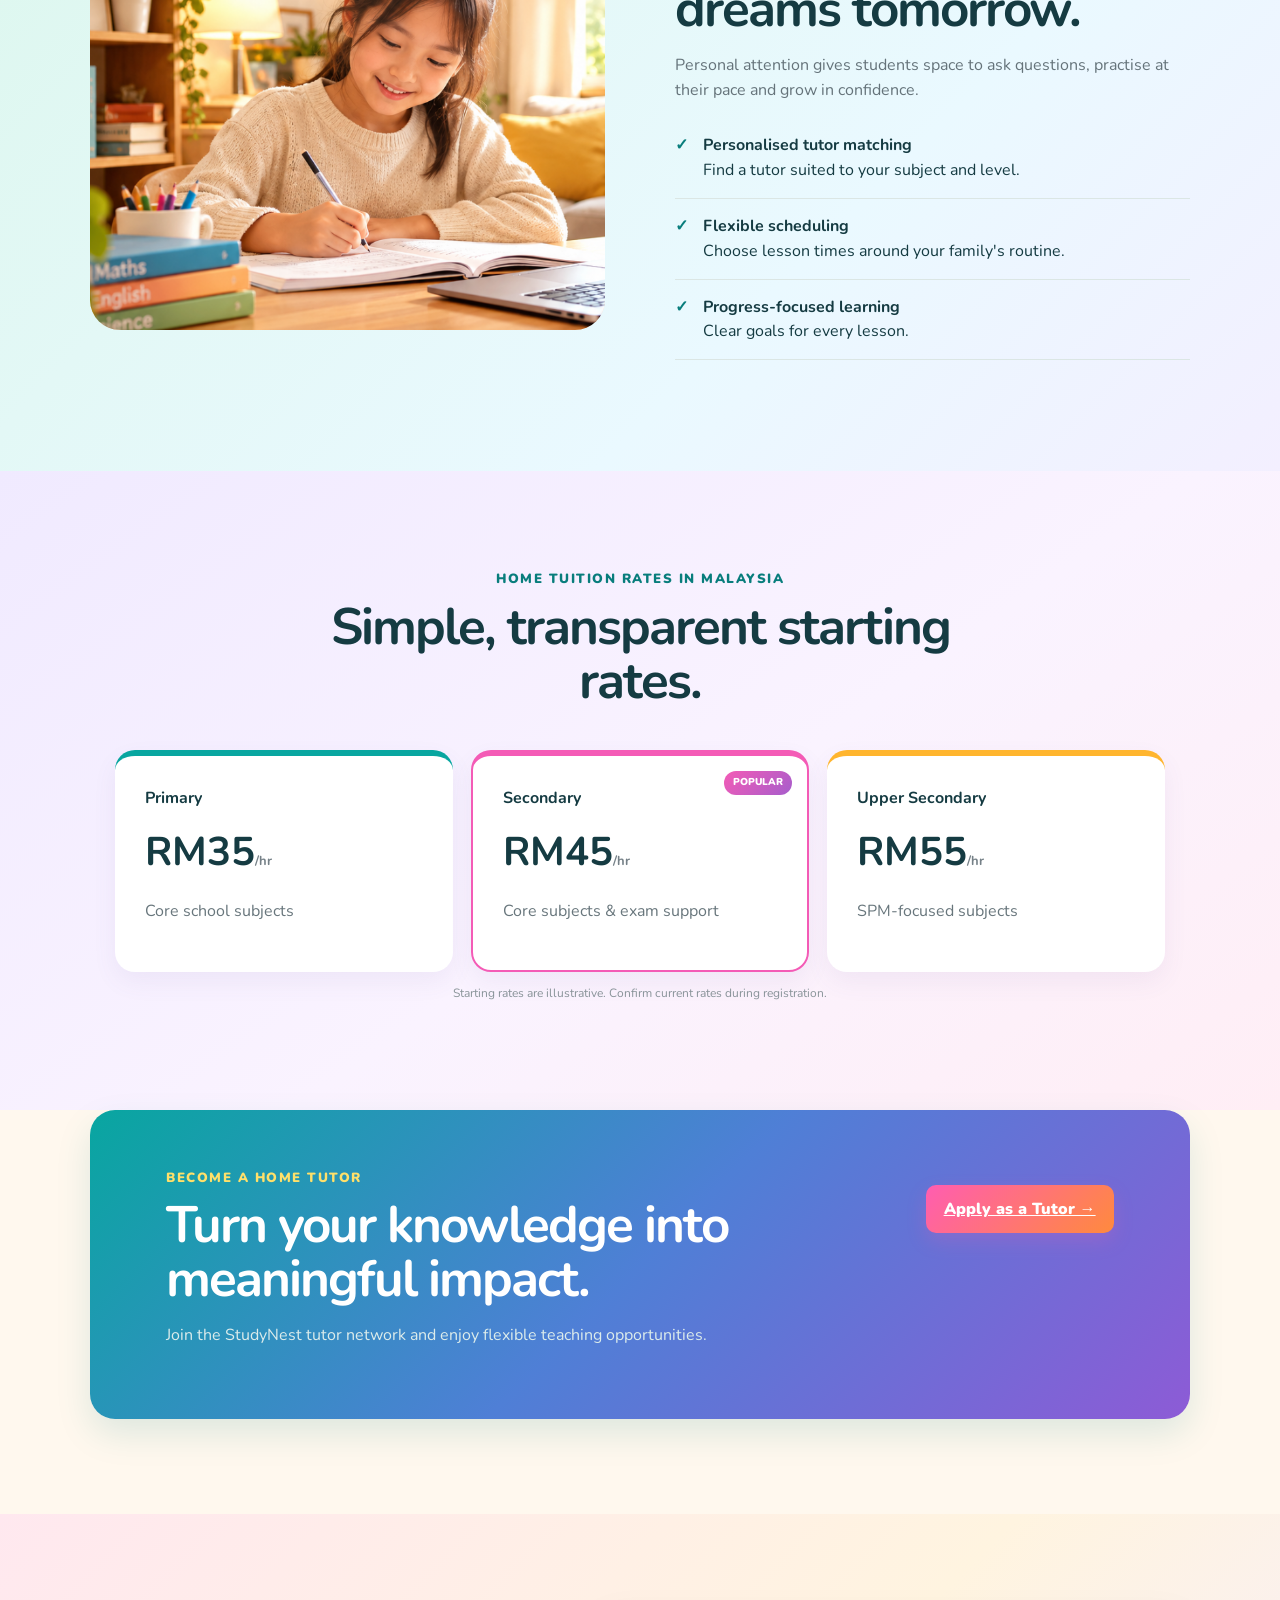
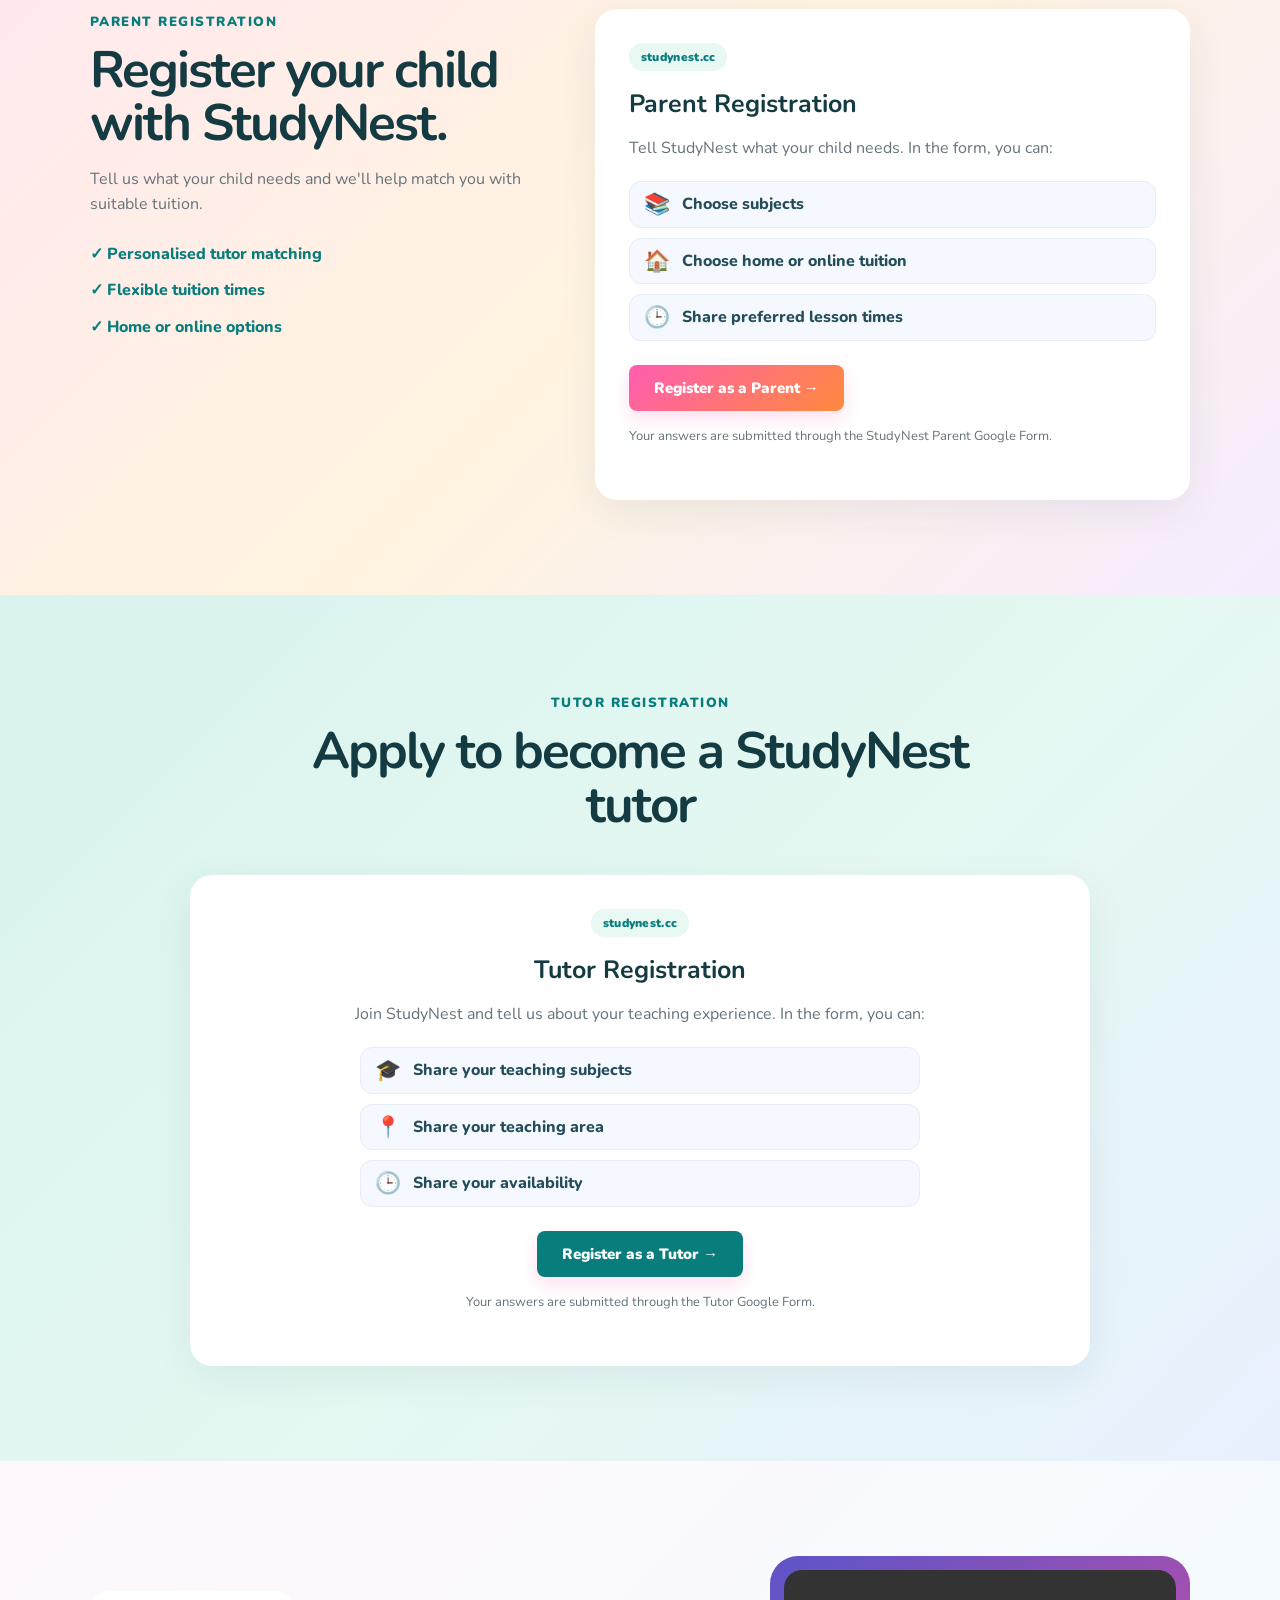
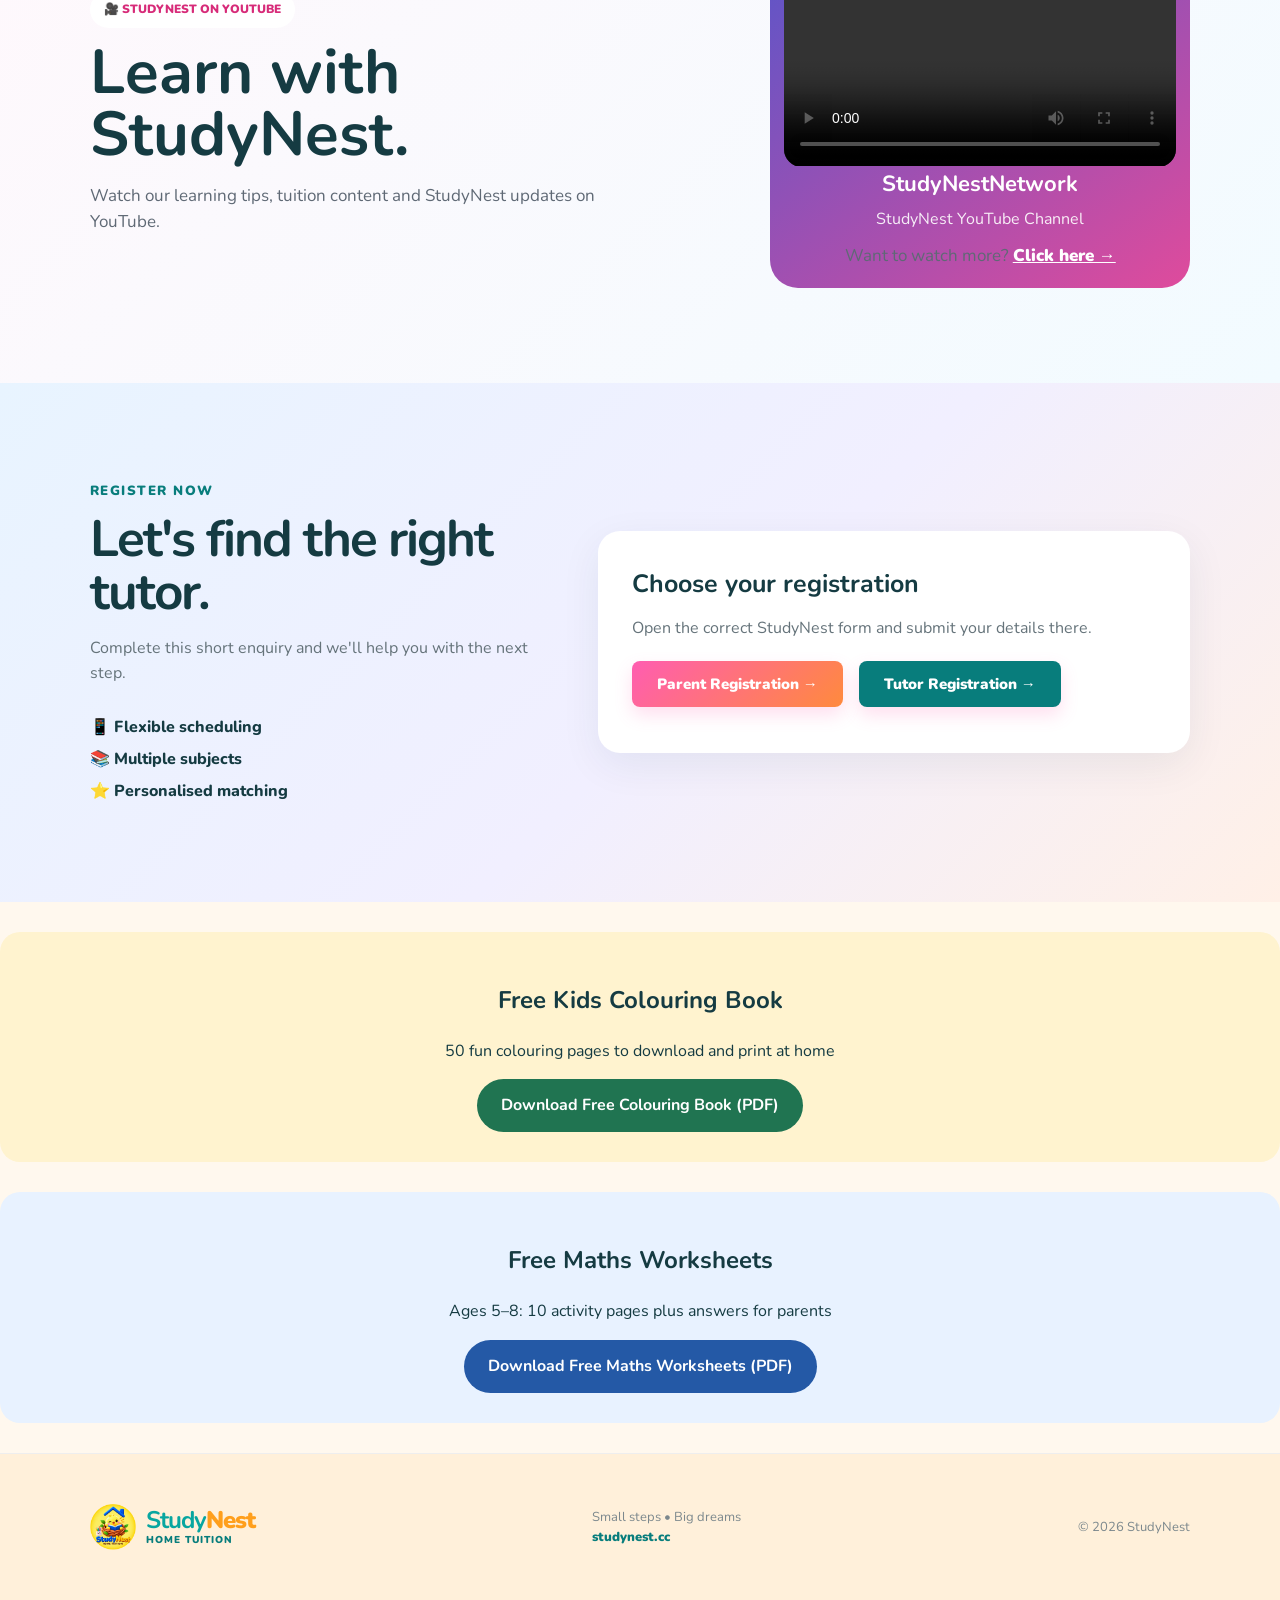
==== commit 8e03b68f: "Update index.html" ====
--- a/index.html
+++ b/index.html
@@ -16,7 +16,9 @@
 <body>
 <header>
 <link rel="icon" type="image/png" href="./ChatGPT%20Image%20Sep%2027%2C%202026%2C%2010_38_42%20PM.png">
-  <a class="logo" href="#home"><img class="brand-mark" src="" alt=""><span class="brand-words"><span class="brand-name"><b>Study</b><span>Nest</span></span><small>Home Tuition</small></span></a>
+  
+<a class="logo" href="#home"><img class="brand-mark" src="./ChatGPT%20Image%20Sep%2027%2C%202026%2C%2010_38_42%20PM.png" alt="StudyNest Home Tuition"><span class="brand-words"><span class="brand-name"><b>Study</b><span>Nest</span></span><small>Home Tuition</small></span></a>
+ 
   <button class="menu" aria-label="Menu">☰</button>
   <nav>
     <a href="#home">Home</a><a href="#services">Services</a><a href="#why">Why Home Tuition &amp; Online Classes?</a><p class="service-note">💻 Live Online Classes also available</p>
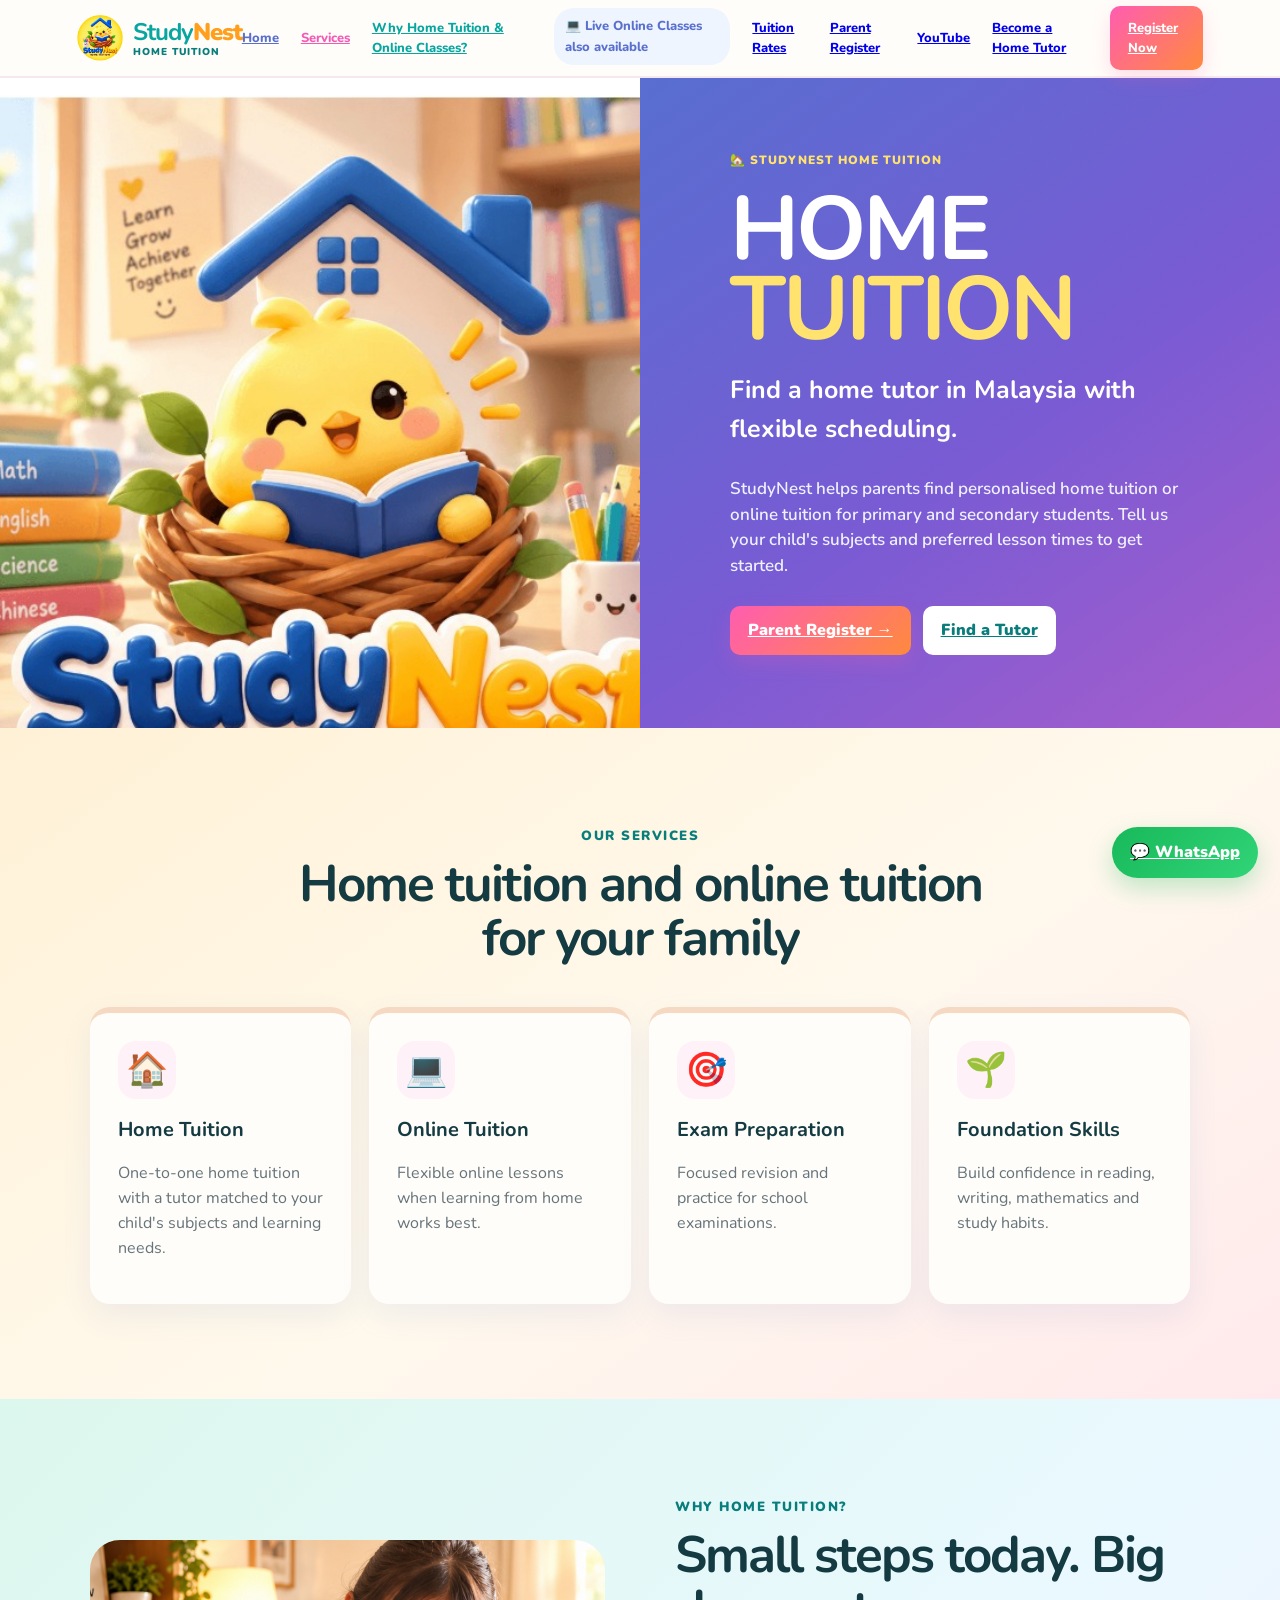
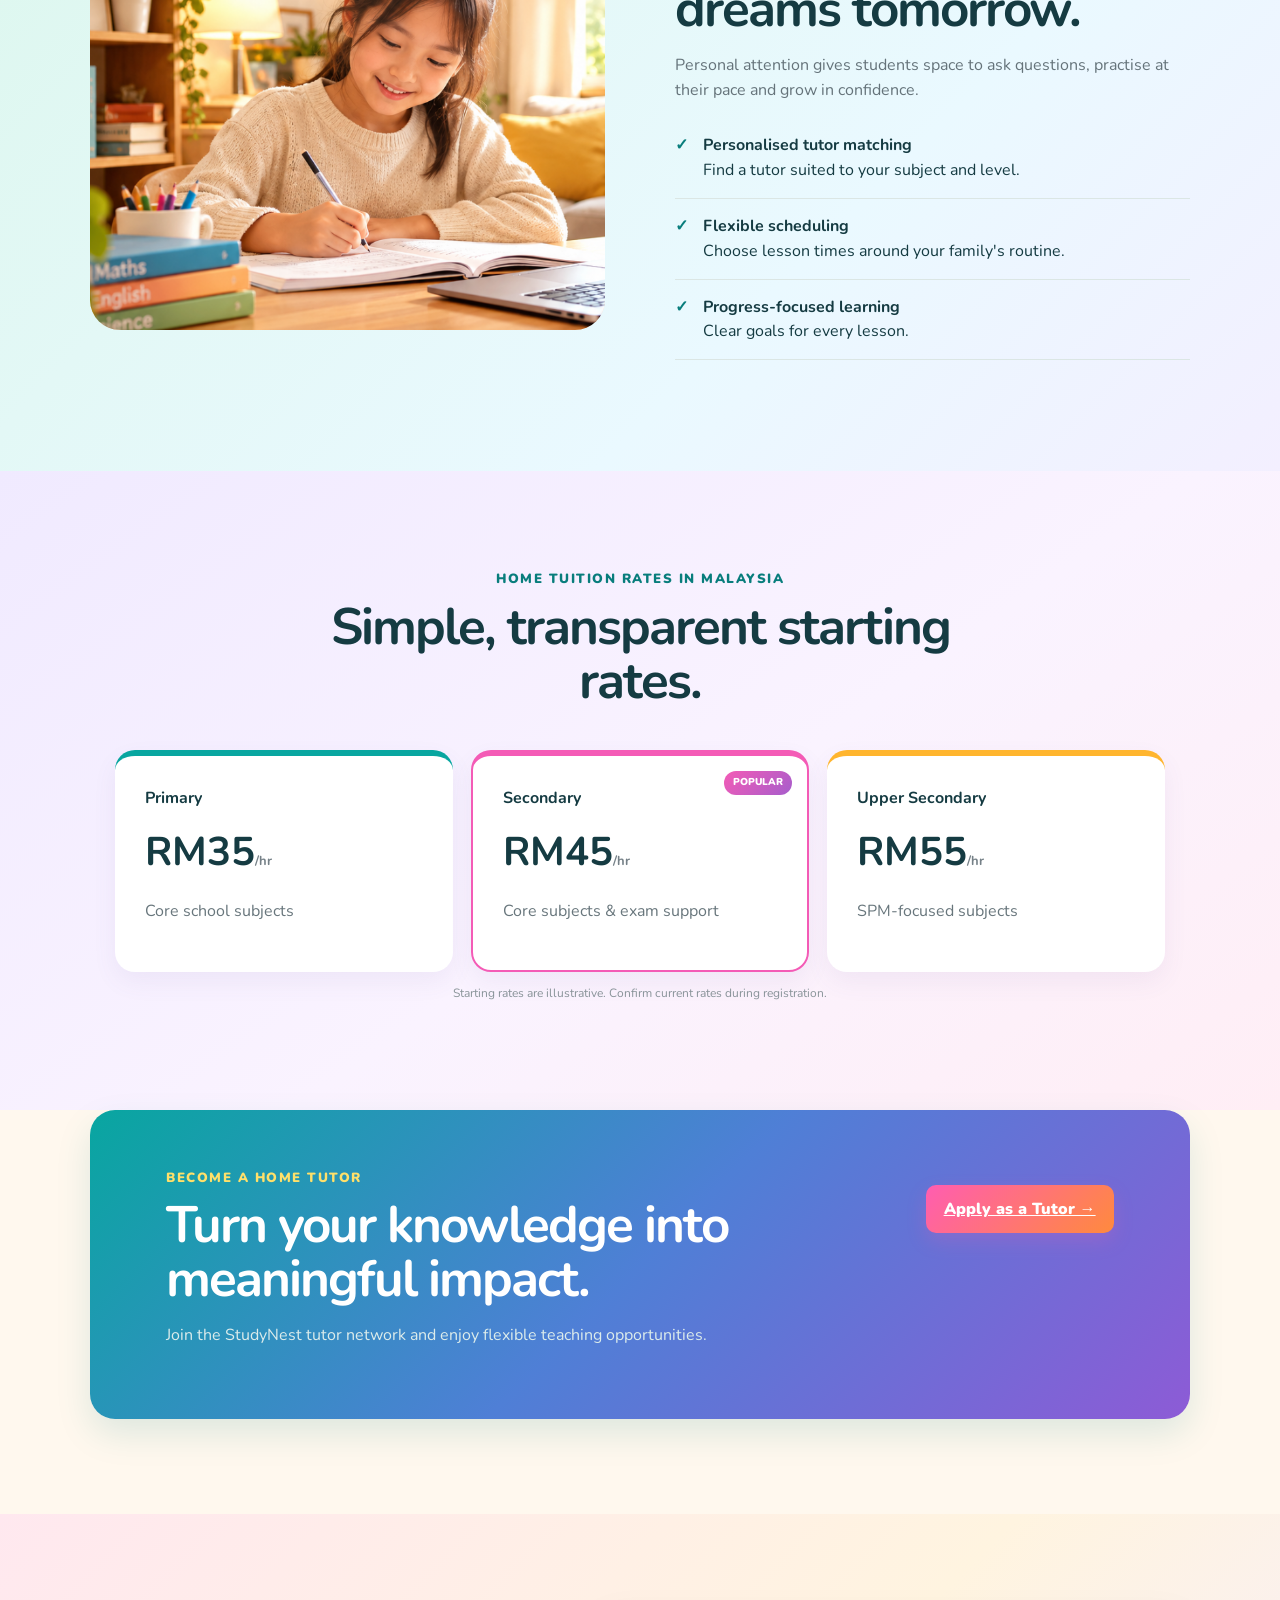
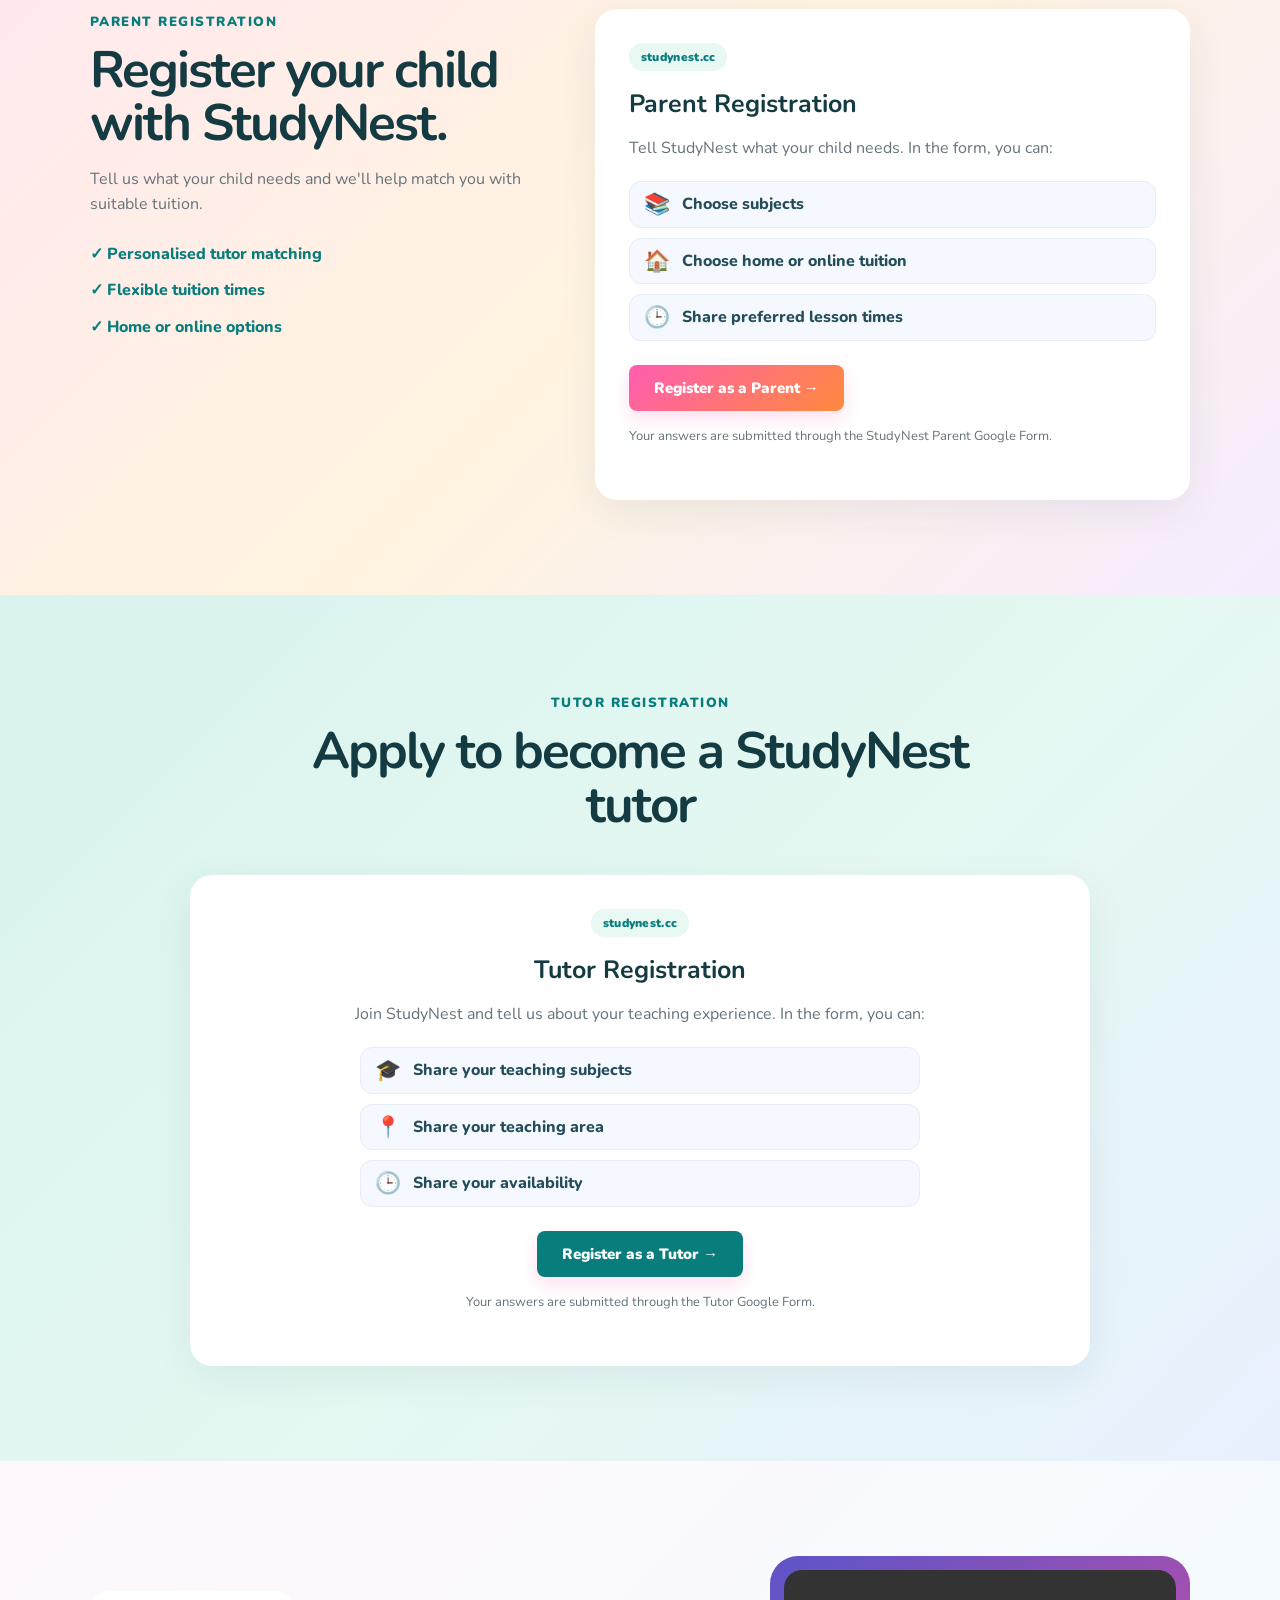
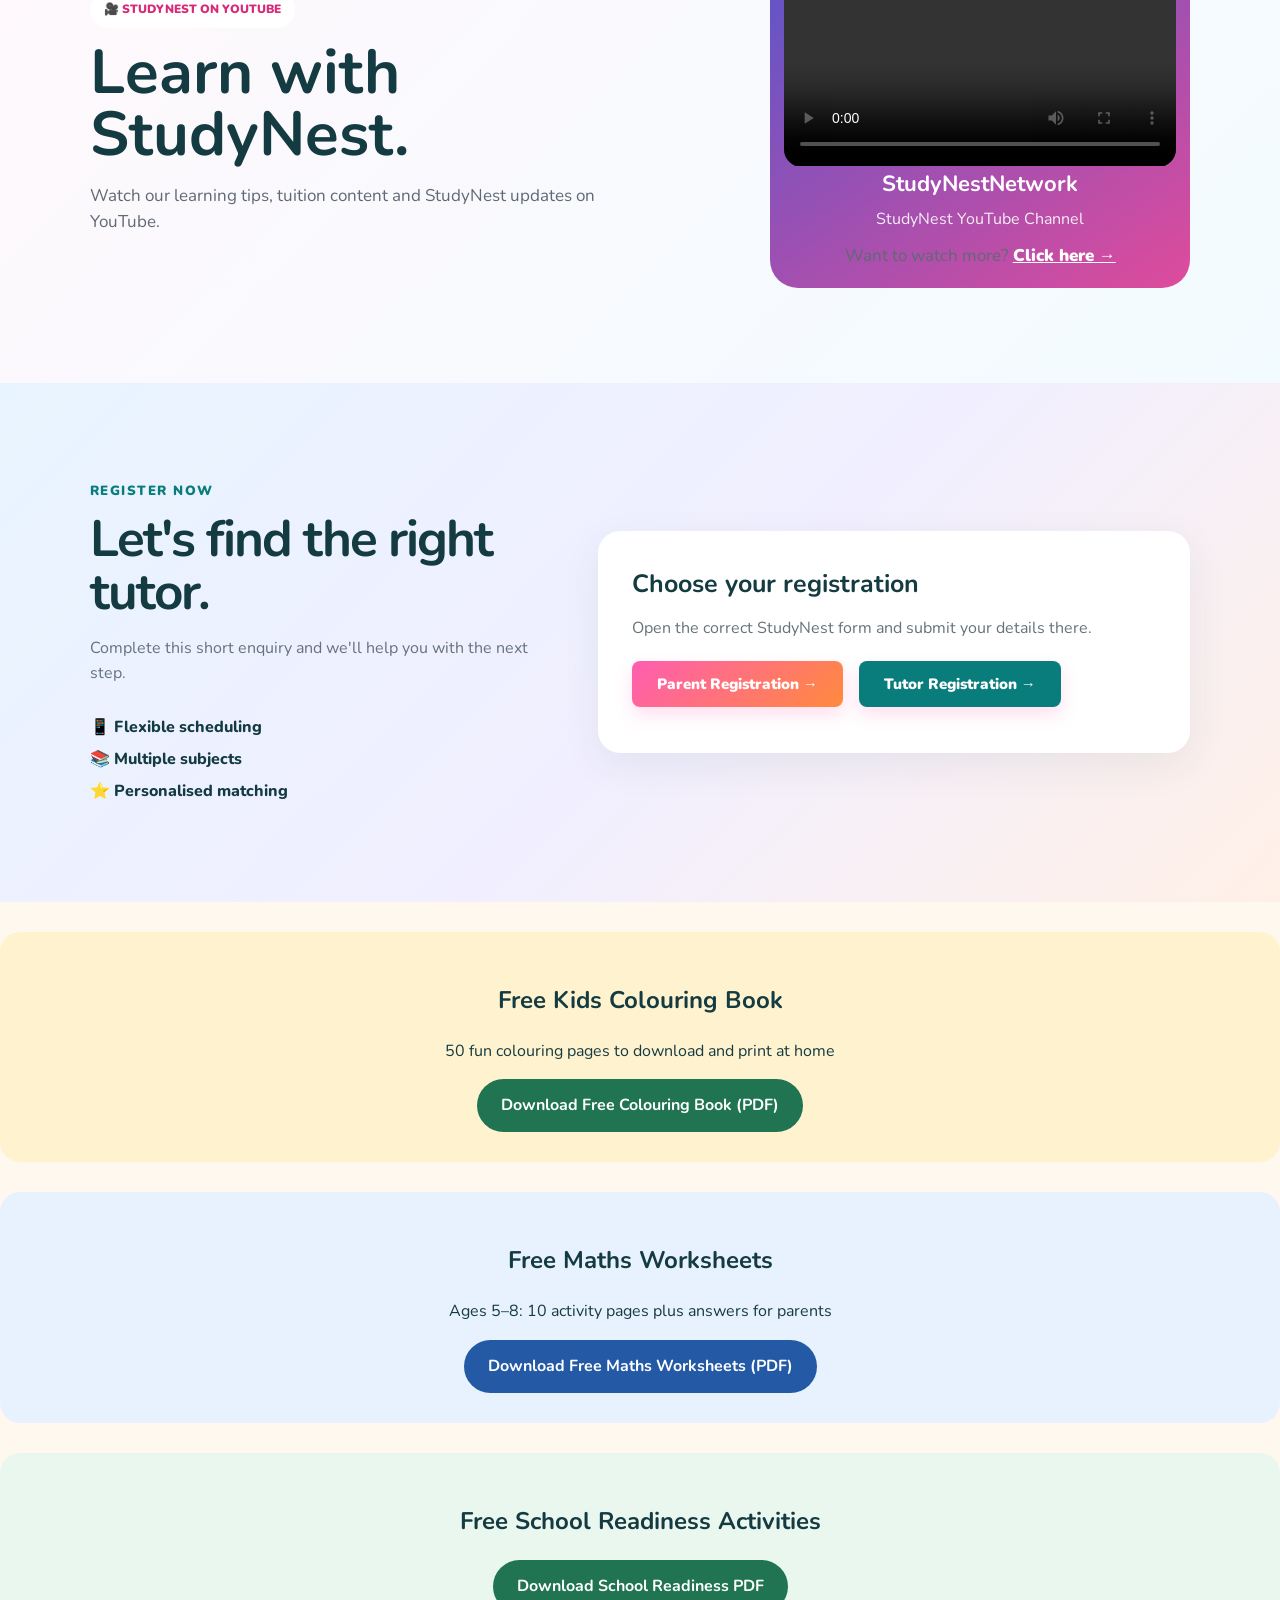
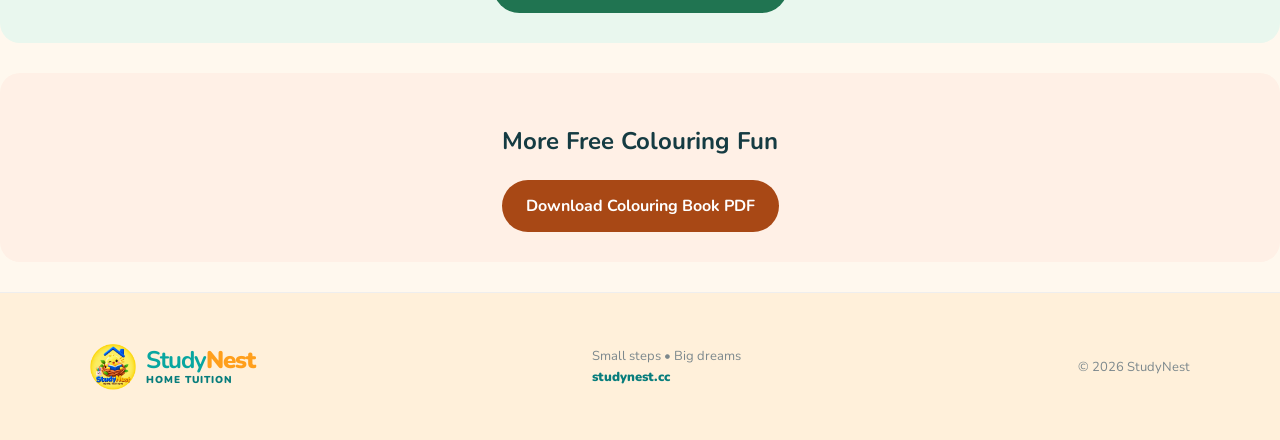
==== commit f252ece6: "Update index.html" ====
--- a/index.html
+++ b/index.html
@@ -164,6 +164,22 @@
   </a>
 </section>
 
+  <section style="padding:30px 20px;background:#e9f7ee;text-align:center;border-radius:20px;margin:30px auto;">
+  <h2>Free School Readiness Activities</h2>
+  <a href="/StudyNest_School_Readiness.pdf" download
+     style="display:inline-block;padding:14px 24px;background:#207451;color:white;border-radius:30px;text-decoration:none;font-weight:bold;">
+    Download School Readiness PDF
+  </a>
+</section>
+
+<section style="padding:30px 20px;background:#fff0e6;text-align:center;border-radius:20px;margin:30px auto;">
+  <h2>More Free Colouring Fun</h2>
+  <a href="/StudyNest_Coloring_Book.pdf" download
+     style="display:inline-block;padding:14px 24px;background:#a84815;color:white;border-radius:30px;text-decoration:none;font-weight:bold;">
+    Download Colouring Book PDF
+  </a>
+</section>
+  
 </main>
 
 <footer><a class="logo" href="#home"><img class="brand-mark" src="./ChatGPT%20Image%20Sep%2027%2C%202026%2C%2010_38_42%20PM.png" alt=""><span class="brand-words"><span class="brand-name"><b>Study</b><span>Nest</span></span><small>Home Tuition</small></span></a><p>Small steps • Big dreams<br><a href="https://studynest.cc/">studynest.cc</a></p><p>© <span id="year">2026</span> StudyNest</p></footer>
